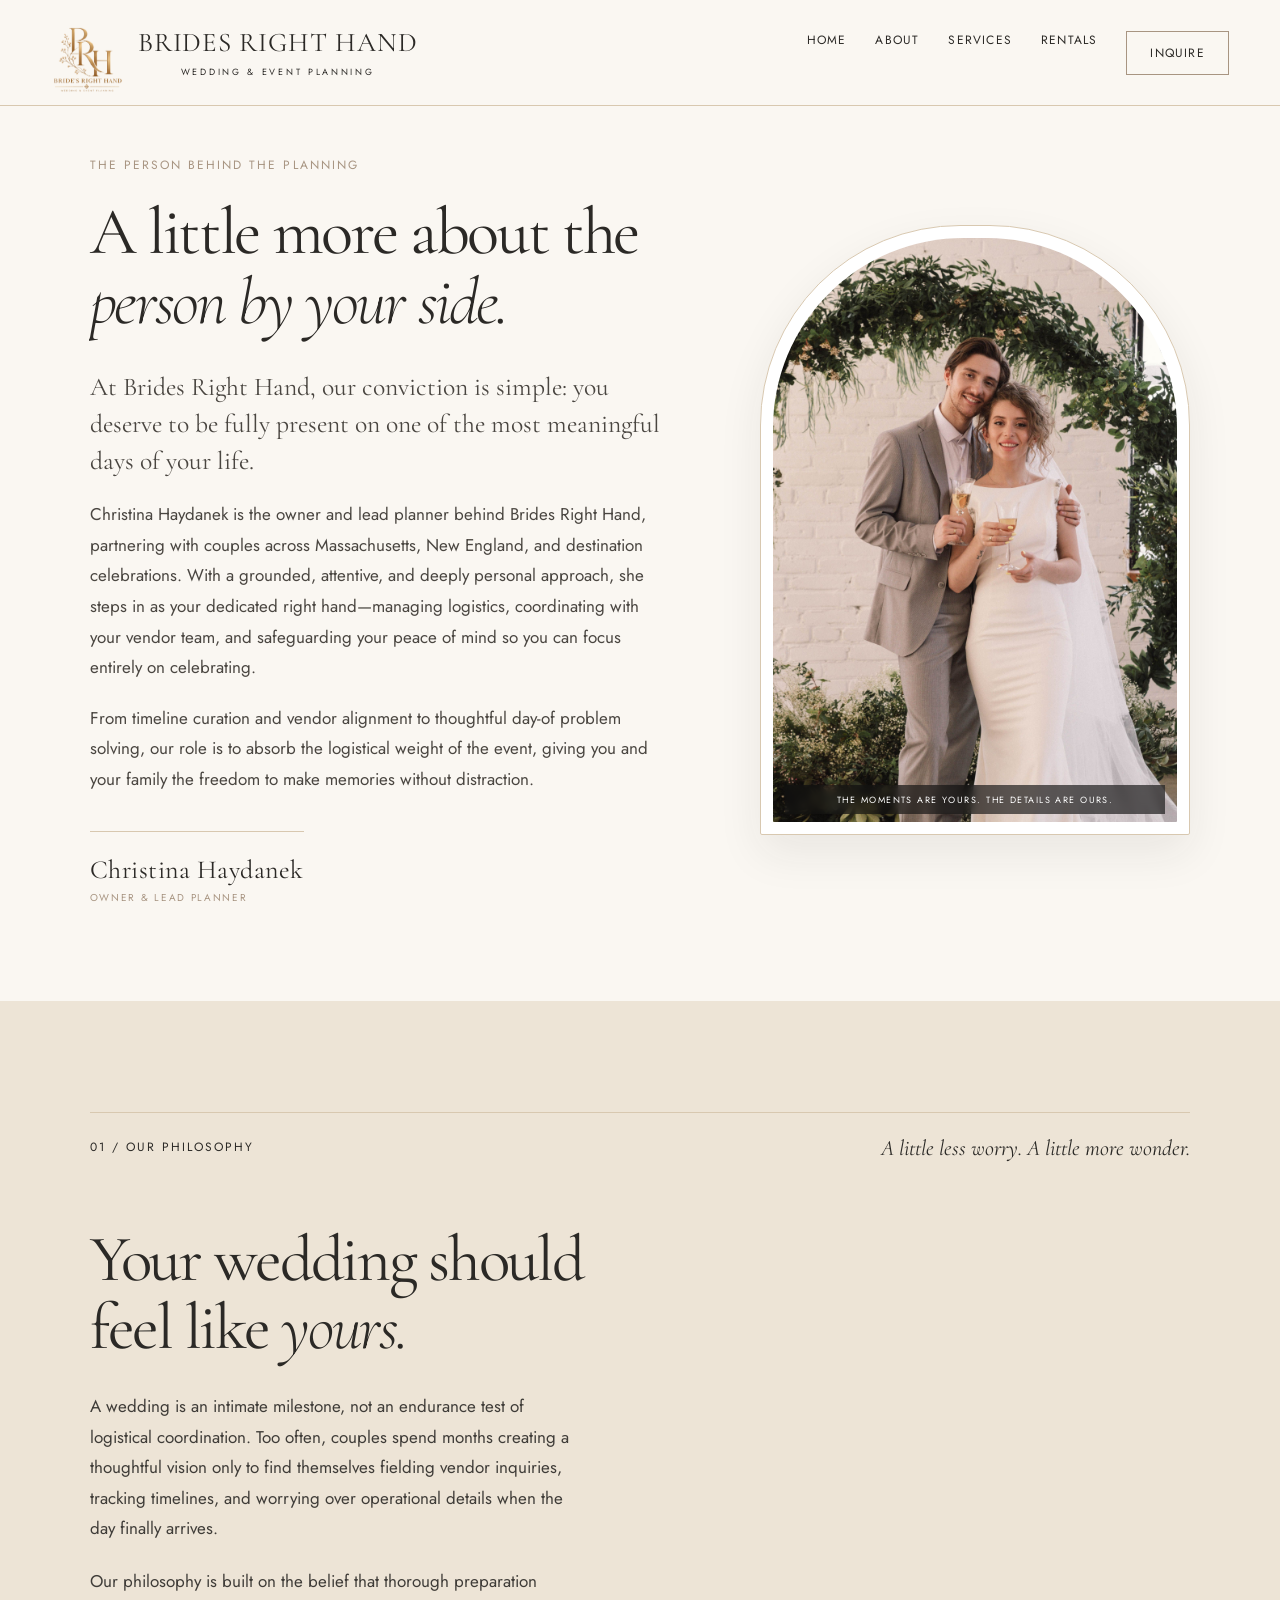
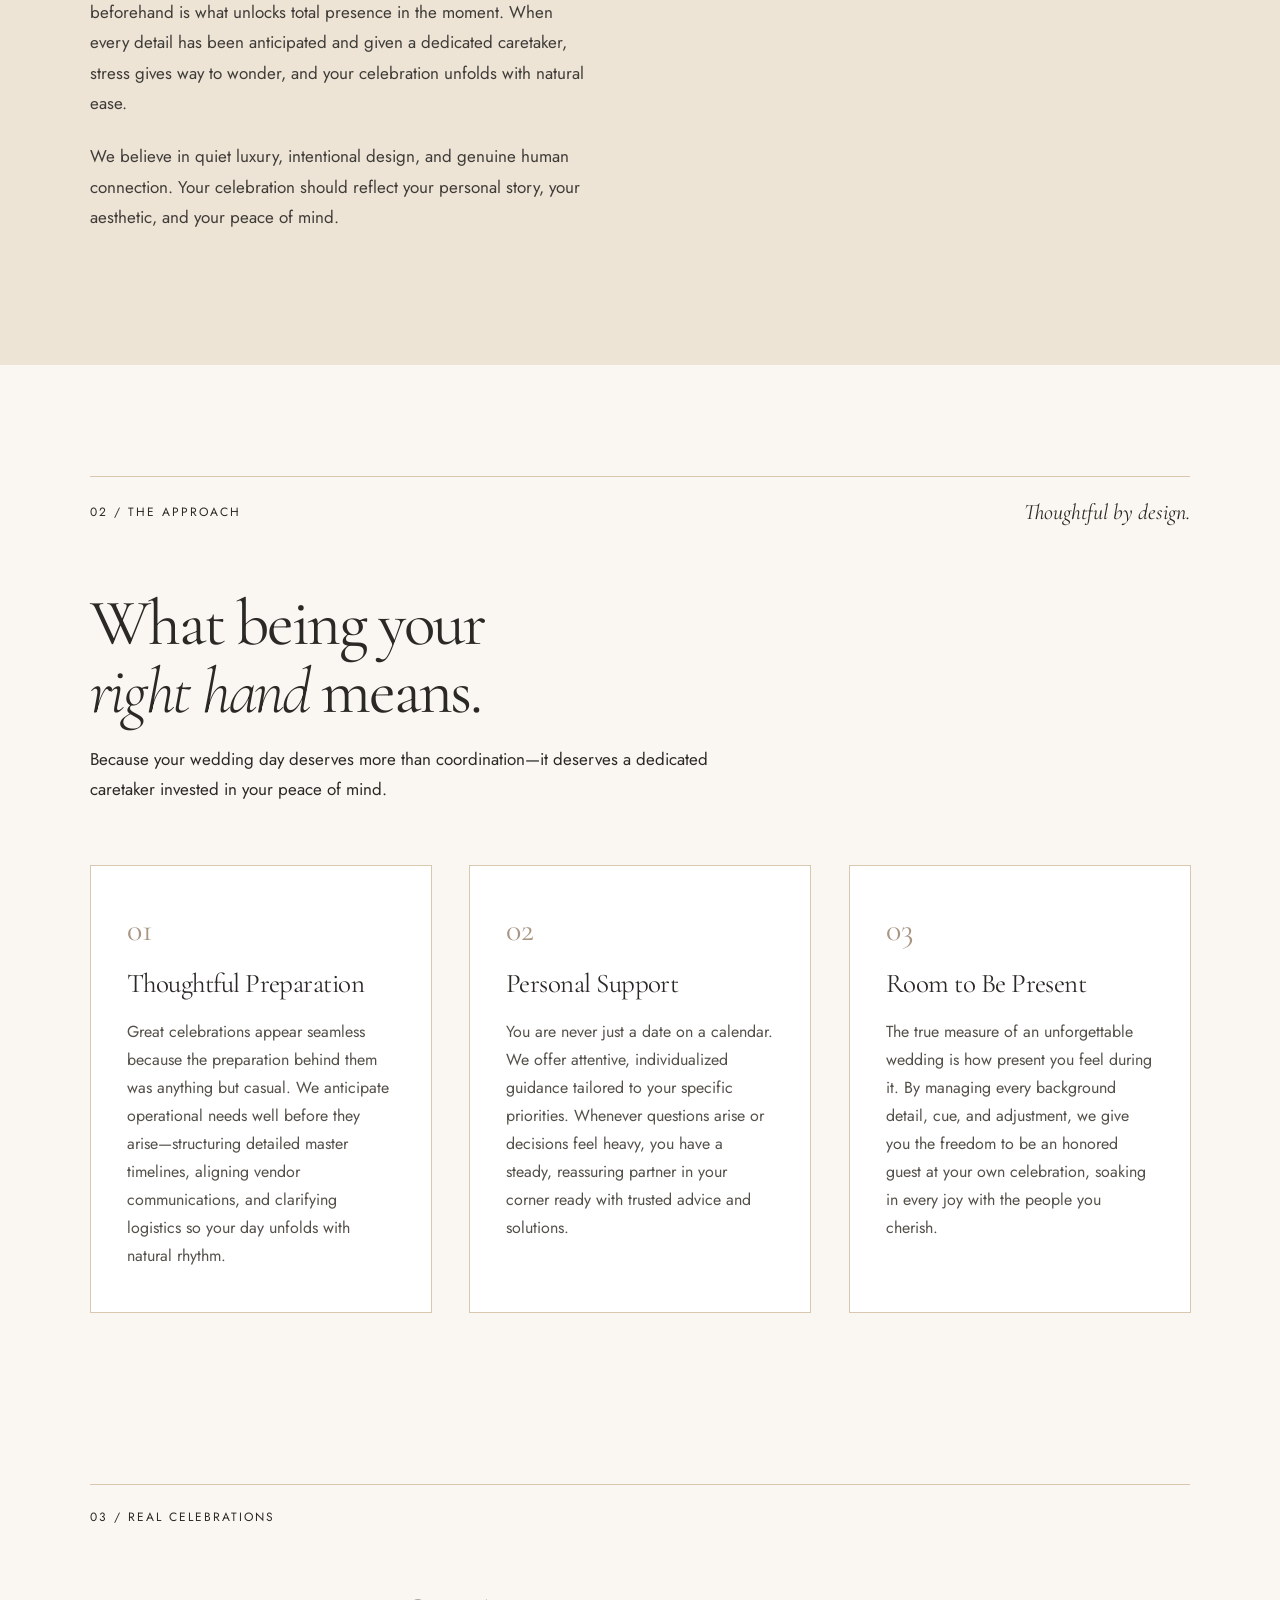
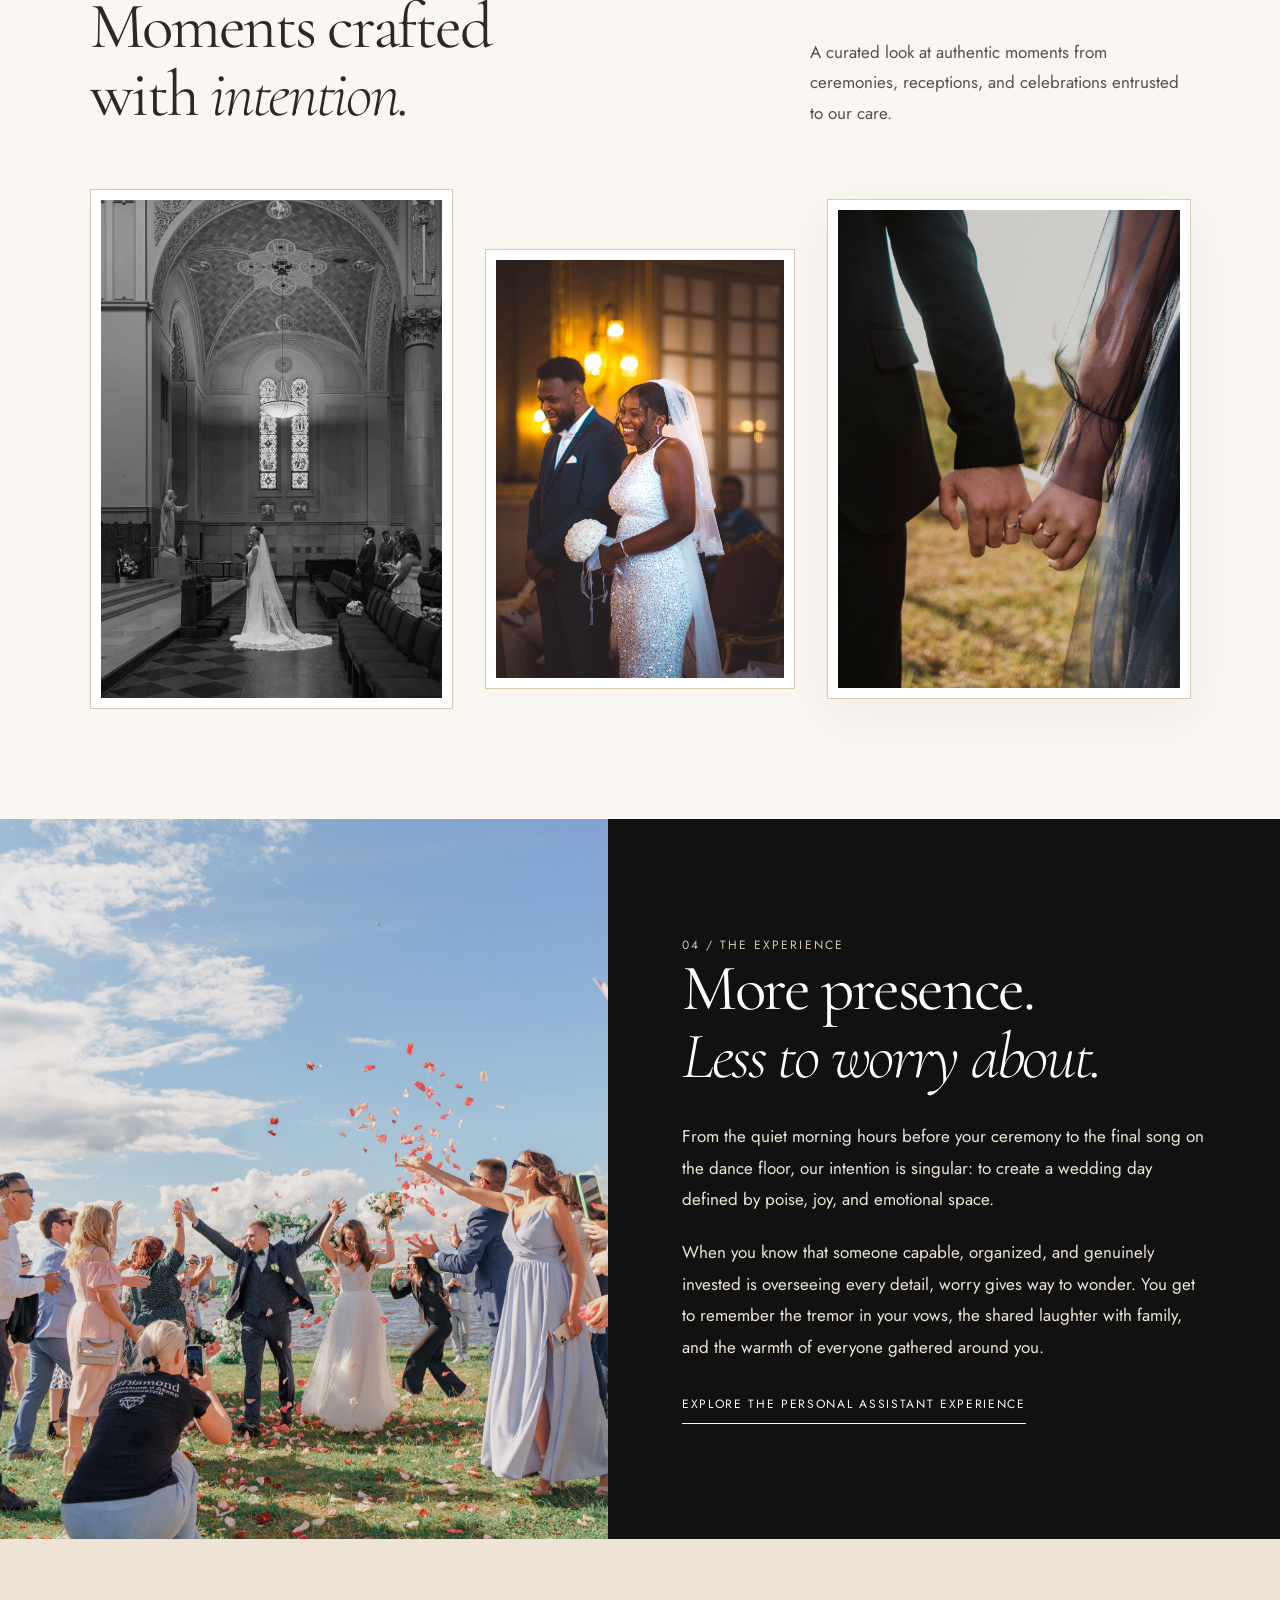
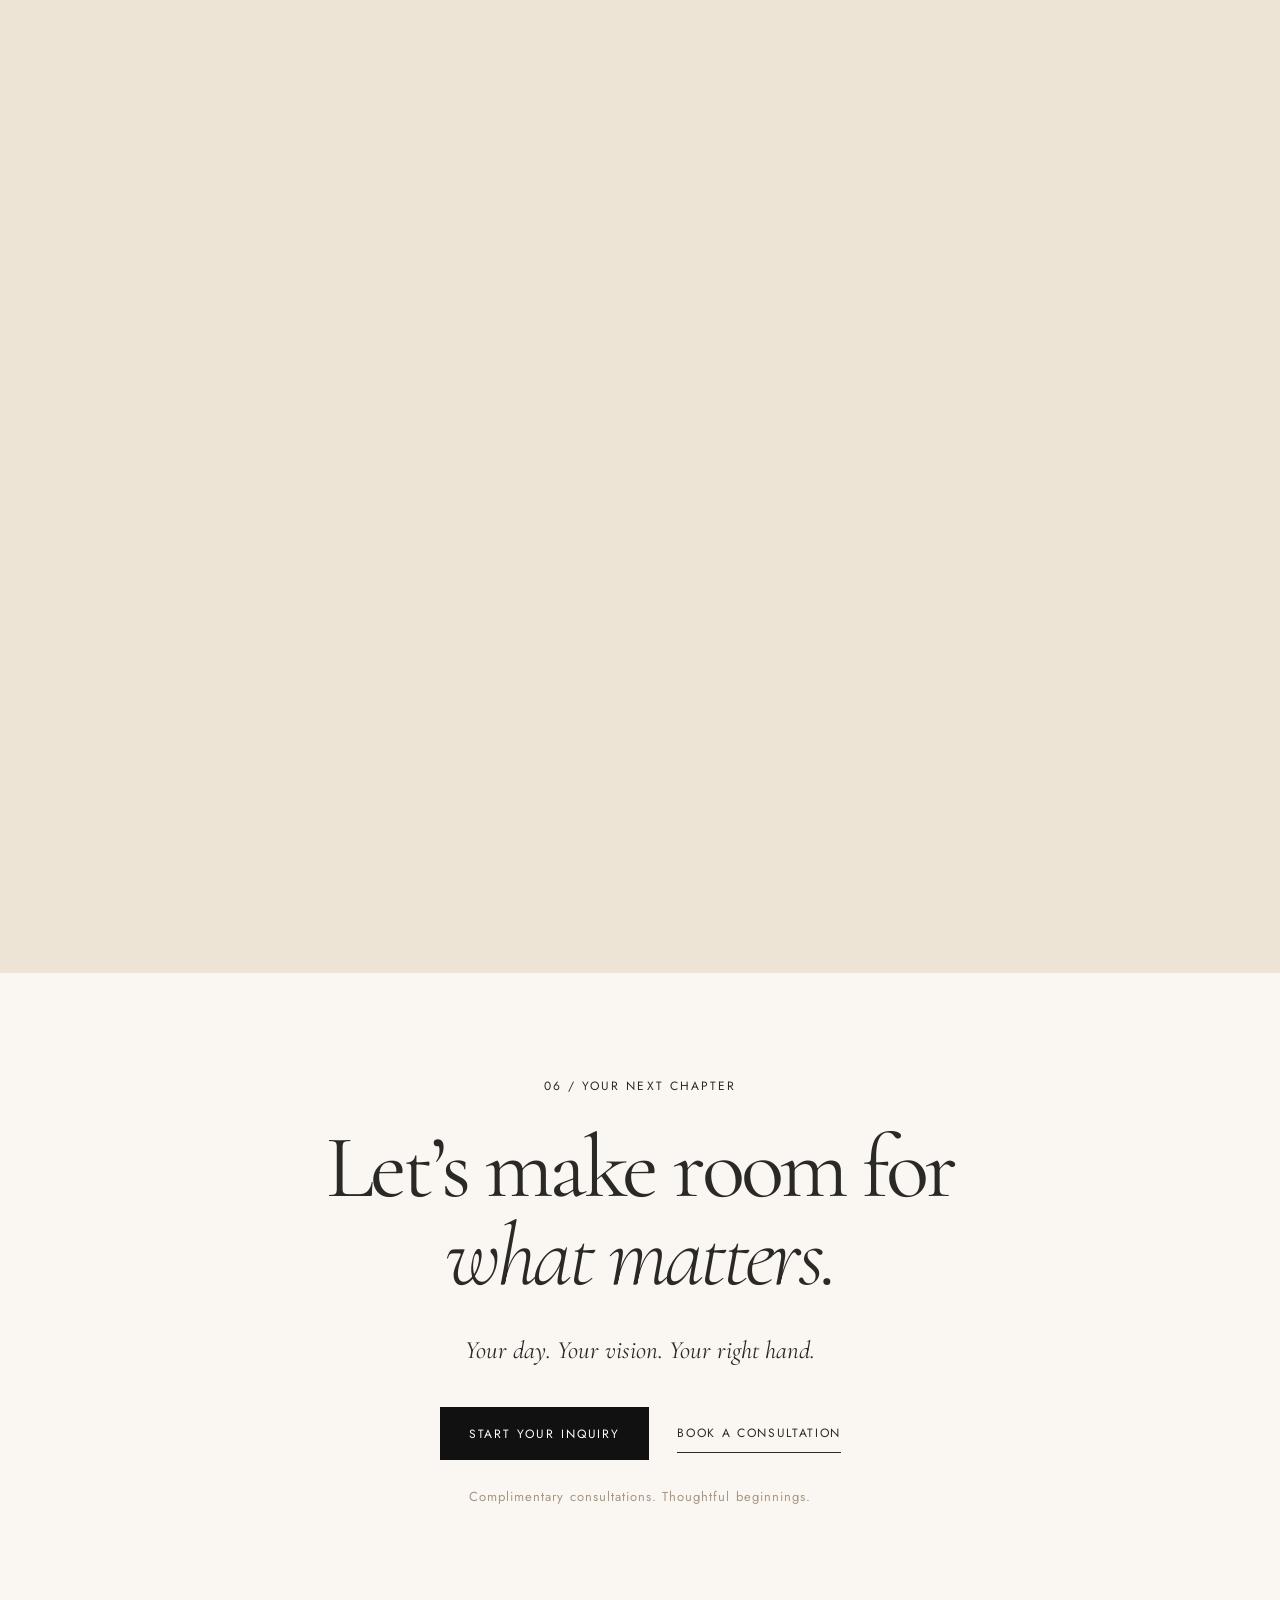
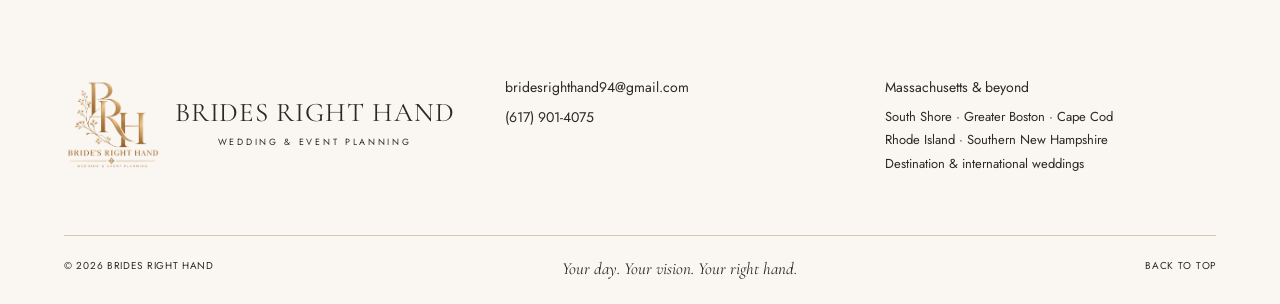
==== about.html @ ebf04a47 "transfer to riya by pavan" ====
<!doctype html>
<html lang="en">

<head>
    <meta charset="utf-8">
    <meta name="viewport" content="width=device-width,initial-scale=1">
    <title>About Us — Brides Right Hand | Wedding & Event Planning</title>
    <meta name="description"
        content="Learn more about Christina Haydanek and the philosophy behind Brides Right Hand — thoughtful wedding planning, coordination, and styling in Massachusetts and beyond.">
    <link rel="icon"
        href="data:image/svg+xml,%3Csvg xmlns='http://www.w3.org/2000/svg' viewBox='0 0 32 32'%3E%3Crect width='32' height='32' fill='%23FAF7F2'/%3E%3Ctext x='5' y='24' font-family='serif' font-size='25'%3EB%3C/text%3E%3C/svg%3E">
    <link rel="preconnect" href="https://fonts.googleapis.com">
    <link
        href="https://fonts.googleapis.com/css2?family=Cormorant+Garamond:ital,wght@0,300;0,400;0,500;1,300;1,400&family=Jost:wght@300;400;500&display=swap"
        rel="stylesheet">
    <link rel="stylesheet" href="style.css?v=2.3">
    <script src="app.js?v=2.3" defer></script>
    <script src="motion.js?v=2.3" defer></script>
</head>

<body class="page-about">
    <div class="reading-progress" aria-hidden="true"></div>
    <a class="skip" href="#main">Skip to content</a>

    <header id="header" class="header-solid">
        <a class="wordmark" href="index.html#home">
            <span class="header-logo-wrapper" aria-hidden="true">
                <img class="header-logo header-logo-white" src="assets/brh-logo-white.png" alt="" width="1254" height="1254" decoding="async">
                <img class="header-logo header-logo-gold" src="assets/brh-full-logo.png" alt="" width="826" height="786" decoding="async">
            </span>
            <span class="wordmark-text">BRIDES RIGHT HAND<span>WEDDING & EVENT PLANNING</span></span>
        </a>
        <nav aria-label="Main navigation">
            <a href="index.html#home">Home</a>
            <a href="about.html" aria-current="page">About</a>
            <a href="services.html">Services</a>
            <a href="index.html#rentals">Rentals</a>
            <a href="contact.html" class="header-inquire">Inquire</a>
        </nav>
        <button class="menu-toggle" aria-expanded="false" aria-controls="mobile-menu" aria-label="Open menu">
            <span></span><span></span>
        </button>
    </header>

    <dialog id="mobile-menu">
        <button class="menu-close" aria-label="Close menu">Close ×</button>
        <span class="eyebrow">BRIDES RIGHT HAND</span>
        <nav aria-label="Mobile navigation">
            <a href="index.html#home">Home</a>
            <a href="about.html" aria-current="page">About</a>
            <a href="services.html">Services</a>
            <a href="index.html#rentals">Rentals</a>
            <a href="contact.html">Inquire</a>
        </nav>
        <img src="assets/optimized/photo-sweetheart-table-600w.webp"
            srcset="assets/optimized/photo-sweetheart-table-600w.webp 600w, assets/optimized/photo-sweetheart-table-1200w.webp 1200w"
            sizes="(max-width: 600px) 100vw, 400px"
            alt="Candlelit wedding reception sweetheart table with draped backdrop and floral centerpiece"
            loading="lazy" width="600" height="900">
        <p>Your day. Your vision. Your right hand.</p>
    </dialog>

    <main id="main">
        <!-- SECTION 01 — INTRODUCTION / MEET CHRISTINA -->
        <section class="about-hero section" id="meet-christina">
            <div class="about-hero-grid">
                <div class="about-hero-copy reveal-mask-lr">
                    <p class="eyebrow">THE PERSON BEHIND THE PLANNING</p>
                    <h1>A little more about the<br><em>person by your side.</em></h1>
                    <p class="about-lead">At Brides Right Hand, our conviction is simple: you deserve to be fully present on one of the most meaningful days of your life.</p>
                    <p>Christina Haydanek is the owner and lead planner behind Brides Right Hand, partnering with couples across Massachusetts, New England, and destination celebrations. With a grounded, attentive, and deeply personal approach, she steps in as your dedicated right hand—managing logistics, coordinating with your vendor team, and safeguarding your peace of mind so you can focus entirely on celebrating.</p>
                    <p>From timeline curation and vendor alignment to thoughtful day-of problem solving, our role is to absorb the logistical weight of the event, giving you and your family the freedom to make memories without distraction.</p>
                    <div class="about-byline">
                        <span class="serif">Christina Haydanek</span>
                        <span class="eyebrow">OWNER & LEAD PLANNER</span>
                    </div>
                </div>
                <figure class="about-hero-portrait reveal-scale-down" style="--reveal-delay: 180ms;">
                    <img src="wedding stock pics/pexels-yulianaphoto-9197335.jpg"
                        alt="Joyous bride and groom holding champagne flutes smiling together under greenery wedding arch"
                        fetchpriority="high" width="2000" height="2998">
                    <figcaption>THE MOMENTS ARE YOURS. THE DETAILS ARE OURS.</figcaption>
                </figure>
            </div>
        </section>

        <!-- SECTION 02 — THE PHILOSOPHY BEHIND THE BUSINESS -->
        <section class="about-philosophy section" id="philosophy">
            <div class="section-top reveal">
                <span class="eyebrow">01 / OUR PHILOSOPHY</span>
                <span class="small-serif">A little less worry. A little more wonder.</span>
            </div>
            <div class="about-philosophy-grid">
                <div class="about-philosophy-copy">
                    <h2 class="reveal-slide-right">Your wedding should<br>feel like <em>yours.</em></h2>
                    <div class="reveal-slide-right" style="--reveal-delay: 160ms;">
                        <p>A wedding is an intimate milestone, not an endurance test of logistical coordination. Too often, couples spend months creating a thoughtful vision only to find themselves fielding vendor inquiries, tracking timelines, and worrying over operational details when the day finally arrives.</p>
                        <p>Our philosophy is built on the belief that thorough preparation beforehand is what unlocks total presence in the moment. When every detail has been anticipated and given a dedicated caretaker, stress gives way to wonder, and your celebration unfolds with natural ease.</p>
                        <p>We believe in quiet luxury, intentional design, and genuine human connection. Your celebration should reflect your personal story, your aesthetic, and your peace of mind.</p>
                    </div>
                </div>
                <figure class="about-philosophy-visual reveal-mask-tb">
                    <img src="assets/optimized/photo-veil-embrace-car-1200w.webp"
                        srcset="assets/optimized/photo-veil-embrace-car-600w.webp 600w, assets/optimized/photo-veil-embrace-car-1200w.webp 1200w, assets/optimized/photo-veil-embrace-car-2000w.webp 2000w"
                        sizes="(max-width: 800px) 90vw, 550px"
                        alt="Intimate black and white portrait of bride and groom embraced in a bridal veil by a classic car"
                        loading="lazy" width="1200" height="1798">
                    <figcaption>SPACE TO CONNECT · ROOM TO REMEMBER</figcaption>
                </figure>
            </div>
        </section>

        <!-- SECTION 03 — WHAT BEING YOUR RIGHT HAND MEANS -->
        <section class="about-pillars section" id="approach">
            <div class="section-top reveal">
                <span class="eyebrow">02 / THE APPROACH</span>
                <span class="small-serif">Thoughtful by design.</span>
            </div>
            <div class="about-pillars-heading reveal-fade">
                <h2>What being your<br><em>right hand</em> means.</h2>
                <p>Because your wedding day deserves more than coordination—it deserves a dedicated caretaker invested in your peace of mind.</p>
            </div>
            <div class="about-pillars-grid">
                <article class="about-pillar-card reveal-slide-left" style="--reveal-delay: 0ms;">
                    <span class="about-pillar-num">01</span>
                    <h3>Thoughtful Preparation</h3>
                    <p>Great celebrations appear seamless because the preparation behind them was anything but casual. We anticipate operational needs well before they arise—structuring detailed master timelines, aligning vendor communications, and clarifying logistics so your day unfolds with natural rhythm.</p>
                </article>
                <article class="about-pillar-card reveal-scale-up" style="--reveal-delay: 180ms;">
                    <span class="about-pillar-num">02</span>
                    <h3>Personal Support</h3>
                    <p>You are never just a date on a calendar. We offer attentive, individualized guidance tailored to your specific priorities. Whenever questions arise or decisions feel heavy, you have a steady, reassuring partner in your corner ready with trusted advice and solutions.</p>
                </article>
                <article class="about-pillar-card reveal-slide-right" style="--reveal-delay: 360ms;">
                    <span class="about-pillar-num">03</span>
                    <h3>Room to Be Present</h3>
                    <p>The true measure of an unforgettable wedding is how present you feel during it. By managing every background detail, cue, and adjustment, we give you the freedom to be an honored guest at your own celebration, soaking in every joy with the people you cherish.</p>
                </article>
            </div>
        </section>

        <!-- SECTION 04 — REAL WEDDINGS / VISUAL STORYTELLING -->
        <section class="about-gallery-section section" id="real-weddings">
            <div class="section-top reveal">
                <span class="eyebrow">03 / REAL CELEBRATIONS</span>
            </div>
            <div class="about-gallery-intro reveal-fade">
                <h2>Moments crafted<br>with <em>intention.</em></h2>
                <p>A curated look at authentic moments from ceremonies, receptions, and celebrations entrusted to our care.</p>
            </div>
            <div class="about-gallery-grid">
                <figure class="about-gallery-card reveal-mask-tb" style="--reveal-delay: 0ms;">
                    <img src="assets/optimized/photo-cathedral-ceremony-altar-1200w.webp"
                        srcset="assets/optimized/photo-cathedral-ceremony-altar-600w.webp 600w, assets/optimized/photo-cathedral-ceremony-altar-1200w.webp 1200w, assets/optimized/photo-cathedral-ceremony-altar-2000w.webp 2000w"
                        sizes="(max-width: 800px) 90vw, 420px"
                        alt="Cathedral wedding ceremony at the altar beneath grand architectural dome and stained glass"
                        loading="lazy" width="1200" height="1799">
                    <figcaption>01 / SACRED ARCHITECTURE & CEREMONY</figcaption>
                </figure>
                <figure class="about-gallery-card reveal-mask-lr" style="--reveal-delay: 200ms;">
                    <img src="wedding stock pics/pexels-newman-photographs-234743505-29891256.jpg"
                        alt="Smiling bride in sparkly gown holding bouquet standing beside groom under chandelier glow"
                        loading="lazy" width="4480" height="6720">
                    <figcaption>02 / REFINED FLORAL STYLING & WELCOME</figcaption>
                </figure>
                <figure class="about-gallery-card reveal-scale-down" style="--reveal-delay: 400ms;">
                    <img src="wedding stock pics/pexels-feyzayildirimphoto-17794569.jpg"
                        alt="Close-up of bride and groom holding hands showing their gold wedding rings"
                        loading="lazy" width="4160" height="6240">
                </figure>
            </div>
        </section>

        <!-- SECTION 05 — THE EXPERIENCE CHRISTINA WANTS TO CREATE -->
        <section class="about-experience" id="experience">
            <div class="about-experience-visual reveal-blur-focus">
                <img src="wedding stock pics/pexels-2997777-19796665.jpg"
                    alt="Newlywed bride and groom joyfully celebrating as wedding guests shower them with flower petals"
                    loading="lazy" width="6000" height="4000">
            </div>
            <div class="about-experience-copy reveal-slide-right" style="--reveal-delay: 180ms;">
                <span class="eyebrow">04 / THE EXPERIENCE</span>
                <h2>More presence.<br><em>Less to worry about.</em></h2>
                <p>From the quiet morning hours before your ceremony to the final song on the dance floor, our intention is singular: to create a wedding day defined by poise, joy, and emotional space.</p>
                <p>When you know that someone capable, organized, and genuinely invested is overseeing every detail, worry gives way to wonder. You get to remember the tremor in your vows, the shared laughter with family, and the warmth of everyone gathered around you.</p>
                <a class="text-link" href="index.html#signature">EXPLORE THE PERSONAL ASSISTANT EXPERIENCE</a>
            </div>
        </section>

        <!-- SECTION 06 — CONNECT THE ABOUT PAGE TO THE SERVICES -->
        <section class="about-services-bridge section" id="services">
            <div class="section-top reveal">
                <span class="eyebrow">05 / HOW WE WORK TOGETHER</span>
                <span class="small-serif">Made for your kind of celebration.</span>
            </div>
            <div class="about-services-head reveal-slide-left">
                <h2>Thoughtful planning for<br><em>every kind of celebration.</em></h2>
                <p>Whether you need expert day-of execution or end-to-end guidance from your initial concept, our services are designed to meet you exactly where you are.</p>
            </div>
            <div class="about-services-grid">
                <article class="about-service-item reveal-scale-up" style="--reveal-delay: 0ms;">
                    <span class="eyebrow">01 / COORDINATION</span>
                    <h3>Day Of Coordination</h3>
                    <p>Perfect for couples who have planned their wedding but want to fully enjoy their special day without managing the details themselves.</p>
                </article>
                <article class="about-service-item reveal-scale-up" style="--reveal-delay: 160ms;">
                    <span class="eyebrow">02 / COORDINATION</span>
                    <h3>Month Of Coordination</h3>
                    <p>Designed for couples who have completed most of their planning but are beginning to feel overwhelmed as their wedding day approaches.</p>
                </article>
                <article class="about-service-item reveal-scale-up" style="--reveal-delay: 320ms;">
                    <span class="eyebrow">03 / PLANNING</span>
                    <h3>Partial Planning</h3>
                    <p>For couples who want expert guidance throughout the planning process while remaining involved in the decision-making and creative aspects.</p>
                </article>
                <article class="about-service-item reveal-scale-up" style="--reveal-delay: 480ms;">
                    <span class="eyebrow">04 / PLANNING</span>
                    <h3>Full Planning Experience</h3>
                    <p>The ultimate luxury experience for couples who want a seamless, elevated planning journey from beginning to end.</p>
                </article>
            </div>
            <div class="about-services-action reveal-fade" style="--reveal-delay: 400ms;">
                <a class="button" href="services.html">EXPLORE OUR SERVICES</a>
            </div>
        </section>

        <!-- SECTION 07 — CLOSING INVITATION -->
        <section class="about-closing section" id="inquire">
            <span class="eyebrow reveal-fade">06 / YOUR NEXT CHAPTER</span>
            <h2 class="reveal-blur-focus">Let’s make room for<br><em>what matters.</em></h2>
            <p class="reveal-fade" style="--reveal-delay: 160ms;">Your day. Your vision. Your right hand.</p>
            <div class="about-closing-actions reveal-slide-left" style="--reveal-delay: 280ms;">
                <a class="button dark" href="contact.html">START YOUR INQUIRY</a>
                <a class="text-link" href="mailto:bridesrighthand94@gmail.com?subject=Free%20Consultation%20Request">BOOK A CONSULTATION</a>
            </div>
            <span class="about-closing-note reveal-fade" style="--reveal-delay: 420ms;">Complimentary consultations. Thoughtful beginnings.</span>
        </section>
    </main>

    <footer>
        <div class="footer-top">
            <a class="wordmark" href="index.html#home">
                <img class="footer-logo" src="assets/brh-full-logo.png" alt="Bride’s Right Hand logo" width="826" height="786">
                <span class="wordmark-text">BRIDES RIGHT HAND<span>WEDDING & EVENT PLANNING</span></span>
            </a>
            <div>
                <a href="mailto:bridesrighthand94@gmail.com">bridesrighthand94@gmail.com</a>
                <a href="tel:+16179014075">(617) 901-4075</a>
            </div>
            <div>
                <span>Massachusetts & beyond</span>
                <p>South Shore · Greater Boston · Cape Cod<br>Rhode Island · Southern New Hampshire<br>Destination & international weddings</p>
            </div>
        </div>
        <div class="footer-bottom">
            <span>© <span id="year">2026</span> BRIDES RIGHT HAND</span>
            <span>Your day. Your vision. Your right hand.</span>
            <a href="#main">BACK TO TOP</a>
        </div>
    </footer>

    <div class="cursor" aria-hidden="true">VIEW</div>
</body>

</html>
---- style.css ----
:root{--ivory:#faf7f2;--linen:#ede4d6;--sand:#d8c8b0;--taupe:#a89582;--ink:#111;--charcoal:#2b2926;--pure-white:#fff;--serif:'Cormorant Garamond',Georgia,serif;--sans:'Jost',Arial,sans-serif}*{box-sizing:border-box}html{scroll-behavior:smooth;scroll-padding-top:90px}body{margin:0;background:var(--ivory);color:var(--charcoal);font-family:var(--sans);font-weight:400}a{color:inherit;text-decoration:none}button{font:inherit;color:inherit}button,a,summary{-webkit-tap-highlight-color:transparent}button{cursor:pointer}a:focus-visible,button:focus-visible,summary:focus-visible{outline:2px solid #a89582;outline-offset:7px}img{display:block;width:100%;height:100%;object-fit:cover}h1,h2,h3,p,figure{margin:0}h1,h2,h3{font-family:var(--serif);font-weight:400}em{font-weight:300}h2{font-size:clamp(46px,5.1vw,78px);line-height:1.04;letter-spacing:-.035em}p{font-size:17px;line-height:1.8} .eyebrow{font-size:12px;letter-spacing:.17em;line-height:1.7}.section{padding:110px 7%}.section-top{display:flex;justify-content:space-between;align-items:center;border-top:1px solid var(--sand);padding-top:23px;margin-bottom:65px}.small-serif{font-family:var(--serif);font-size:22px;font-style:italic}.serif{font-family:var(--serif)}.skip{position:fixed;top:-100px;background:white;padding:15px;z-index:100}.skip:focus{top:0}header{position:fixed;left:0;right:0;top:0;height:104px;display:flex;align-items:center;gap:40px;padding:0 4%;color:white;z-index:30;border-bottom:1px solid #ffffff40;transition:height .5s,background .5s,color .5s}header.scrolled{height:78px;background:#faf7f2f5;color:var(--ink);border-color:var(--sand)}.wordmark{font-family:var(--serif);font-size:27px;white-space:nowrap;letter-spacing:.035em;line-height:1.2}.wordmark span{display:block;font-family:var(--sans);font-size:9px;letter-spacing:.3em;text-align:center;margin-top:7px}header nav{display:flex;gap:29px;margin-left:auto}header nav a,.header-inquire{font-size:12px;text-transform:uppercase;letter-spacing:.1em;position:relative}header nav a:after{content:'';position:absolute;bottom:-7px;left:0;right:0;height:1px;background:currentColor;transform:scaleX(0);transform-origin:left;transition:transform .35s}header nav a:hover:after{transform:scaleX(1)}.header-inquire{border:1px solid #ffffff80;padding:12px 23px}.scrolled .header-inquire{border-color:var(--sand)}.menu-toggle{display:none}.hero-shell{height:calc(100svh + 90px);min-height:740px;padding-bottom:90px}.hero{height:100%;min-height:650px;position:relative;overflow:hidden;clip-path:inset(var(--hero-inset,0%) var(--hero-inset,0%) 0)}.hero-photo{position:absolute;inset:0;object-position:center 58%;animation:presence 24s ease-in-out infinite alternate}.hero-shade{position:absolute;inset:0;background:linear-gradient(180deg,#00000045 0%,#00000015 22%,#00000054 74%,#00000075 100%)}.hero-copy{position:absolute;left:10%;top:50%;transform:translateY(-41%);color:white}.hero-copy>.eyebrow{margin-bottom:26px}h1{font-size:clamp(66px,7.7vw,122px);line-height:.99;letter-spacing:-.035em;margin-bottom:38px}.line{display:block;overflow:hidden;padding-bottom:7px}.line>span,.line>em{display:block;animation:text-in 1.25s cubic-bezier(.2,.8,.2,1) both}.line:nth-child(2)>em{animation-delay:.2s}.line:nth-child(3)>span{animation-delay:.4s}.button{display:inline-flex;align-items:center;justify-content:center;min-height:53px;padding:16px 28px;border:1px solid var(--ink);font-size:12px;letter-spacing:.16em;transition:background .35s,color .35s,transform .3s;position:relative}.button:hover{background:var(--ink);color:white}.button.light{border-color:#ffffffb0;color:white}.button.light:hover{background:var(--ivory);color:var(--ink)}.button.dark{background:var(--ink);color:white}.button.dark:hover{background:var(--charcoal);transform:translateY(-3px)}.hero-bottom{position:absolute;bottom:34px;left:4%;right:4%;display:flex;align-items:end;justify-content:space-between;color:white;font-size:10px;letter-spacing:.15em;line-height:1.8}.hero-bottom>a{display:flex;align-items:center;gap:18px}.hero-bottom i{display:block;width:1px;height:35px;background:#ffffff80;position:relative;overflow:hidden}.hero-bottom i:after{content:'';position:absolute;left:0;top:0;width:1px;height:16px;background:white;animation:scroll-line 2s infinite}.hero-bottom>span:last-child{text-align:right}.intro{padding-top:20px}.intro-grid{display:grid;grid-template-columns:1.2fr .8fr;gap:10%;align-items:center}.intro-copy h2{margin-bottom:35px}.intro-copy>p{max-width:530px;margin-bottom:30px}.text-link{display:inline-block;font-size:12px;letter-spacing:.14em;padding:10px 0;border-bottom:1px solid currentColor;transition:letter-spacing .3s}.text-link:hover{letter-spacing:.19em}.byline{display:flex;flex-direction:column;margin-top:45px;gap:5px}.byline>.serif{font-size:28px}.intro-image{height:520px;position:relative;padding:14px;background:white;transform:rotate(2deg)}.intro-image img{object-position:center}.intro-image figcaption{font-size:9px;letter-spacing:.14em;position:absolute;bottom:-28px;left:14px}.type-rail{overflow:hidden;border-top:1px solid var(--sand);border-bottom:1px solid var(--sand);padding:25px 0;white-space:nowrap;font-family:var(--serif);font-size:clamp(42px,6vw,90px);color:var(--charcoal)}.type-rail>span{display:block;width:max-content;transform:translateX(var(--rail,0px))}.type-rail em{color:var(--taupe);padding:0 35px}.services-heading{display:flex;justify-content:space-between;gap:7%;align-items:end;margin-bottom:60px}.services-heading p{max-width:300px}.services-grid{display:grid;grid-template-columns: .85fr 1.15fr;gap:9%;align-items:center}.service-visual{height:560px;position:relative;overflow:hidden}.service-visual img{transition:opacity .3s,transform 1s}.service-visual span{position:absolute;bottom:20px;left:20px;font-size:12px;letter-spacing:.2em;color:white;background:#1118;padding:10px 15px}.service-list details{border-top:1px solid var(--sand)}.service-list details:last-child{border-bottom:1px solid var(--sand)}summary{list-style:none;display:flex;align-items:center;gap:22px;padding:27px 0;cursor:pointer}summary::-webkit-details-marker{display:none}summary>span{font-size:12px;color:#726453}summary h3{font-size:clamp(26px,2.3vw,36px);flex:1}summary b{font-size:25px;font-weight:300;transition:transform .4s}details[open] summary b{transform:rotate(45deg)}.service-body{padding:0 25px 30px 39px}.service-body p{font-size:16px;margin-bottom:18px}.signature{background:var(--ink);color:var(--ivory);display:grid;grid-template-columns:1fr 1fr;min-height:850px}.signature-photo{height:100%;overflow:hidden}.signature-photo img{filter:brightness(.8);object-position:45% center}.signature-copy{padding:100px 12%;align-self:center}.signature-copy h2{margin:25px 0 35px;font-size:clamp(50px,5.3vw,82px)}.signature-copy h3{font-size:25px;margin-bottom:20px}.signature-copy p{font-size:16px;color:#ede4d6;line-height:1.8;margin-bottom:22px}.signature-copy .text-link{margin-top:8px}.rental-heading{display:flex;align-items:end;justify-content:space-between;gap:40px}.rental-heading p{max-width:260px}.rental-gallery{display:grid;grid-template-columns:1fr 1fr 1fr;gap:35px;margin-top:65px}.rental-piece{min-width:0}.rental-piece:nth-child(2){margin-top:75px}.rental-piece:nth-child(3){margin-top:25px}.rental-piece>div{height:470px;overflow:hidden;margin-bottom:22px}.rental-piece img{transition:transform 1s}.rental-piece:hover img{transform:scale(1.05)}.rental-piece>.eyebrow{display:block}.rental-action{display:block;margin-top:8px;font-size:11px;letter-spacing:.1em;text-decoration:underline;text-underline-offset:5px}.collection-link{text-align:center;margin-top:55px}.testimonials{background:var(--linen);text-align:center;position:relative}.quote-wrap{max-width:1000px;margin:48px auto 32px;min-height:265px;display:flex;flex-direction:column;justify-content:center}blockquote{font-family:var(--serif);font-size:clamp(28px,3.1vw,45px);line-height:1.25;margin:0 0 28px;transition:opacity .2s}.quote-controls{display:flex;justify-content:center;align-items:center;gap:38px;font-size:12px;letter-spacing:.14em}.quote-controls button{border:0;background:none;padding:12px;border-bottom:1px solid var(--taupe);font-size:11px;letter-spacing:.15em}.quote-progress{height:1px;width:180px;margin:30px auto 0;background:var(--sand)}.quote-progress span{display:block;height:1px;width:16.667%;background:var(--ink);transition:transform .4s}.story-title{text-align:center}.story-title h2{margin-top:25px}.story-collage{display:grid;grid-template-columns: .75fr 1.25fr .8fr;gap:35px;align-items:center;margin-top:65px}.story-collage figure{height:310px}.story-collage figure:nth-child(2){height:580px}.story-collage figure:nth-child(3){align-self:end;height:370px;margin-bottom:-25px}.instagram{display:flex;justify-content:space-between;align-items:center;gap:25px;border-bottom:1px solid var(--sand);padding:75px 0 25px}.instagram>a{font-family:var(--serif);font-style:italic;font-size:35px}.inquiry{padding-top:80px;text-align:center;position:relative;background:var(--linen)}.inquiry h2{font-size:clamp(68px,9vw,140px);line-height:.95;margin:35px 0;letter-spacing:-.045em}.inquiry h2 em{font-weight:300}.inquiry p{font-family:var(--serif);font-size:26px}.inquiry-actions{display:flex;gap:30px;align-items:center;justify-content:center;margin-top:35px}.consult-note{display:block;font-size:13px;margin-top:22px}footer{padding:60px 5% 25px}.footer-top{display:grid;grid-template-columns:1.1fr 1fr 1fr;gap:50px;align-items:start}.footer-top>div{font-size:14px}.footer-top>div>a{display:block;margin-bottom:10px}.footer-top p{font-size:13px;line-height:1.8;margin-top:8px}.footer-bottom{margin-top:60px;padding-top:22px;border-top:1px solid var(--sand);display:flex;justify-content:space-between;font-size:10px;letter-spacing:.07em}.footer-bottom>span:nth-child(2){font-family:var(--serif);font-size:17px;letter-spacing:0;font-style:italic}.cursor{position:fixed;left:0;top:0;z-index:45;pointer-events:none;width:65px;height:65px;border:1px solid #fffc;border-radius:50%;background:#1113;color:white;display:grid;place-items:center;font-size:10px;letter-spacing:.14em;opacity:0;transition:opacity .2s;backdrop-filter:blur(5px)}.js-motion .reveal{opacity:0;transform:translateY(30px);transition:opacity .9s,transform 1s cubic-bezier(.2,.7,.2,1)}.js-motion .reveal.visible{opacity:1;transform:none}.js-motion .image-reveal{clip-path:inset(12% 0 12% 0);opacity:.3;transition:clip-path 1.35s cubic-bezier(.2,.7,.2,1),opacity 1s}.js-motion .image-reveal.visible{clip-path:inset(0);opacity:1}.entrance{animation:soft-in 1.5s .6s both}dialog{padding:0;border:0}#mobile-menu{max-width:none;max-height:none;width:100%;height:100svh;background:var(--ivory);color:var(--ink);padding:85px 8% 35px}#mobile-menu::backdrop{background:var(--ivory)}.menu-close{position:absolute;right:7%;top:26px;background:none;border:0;font-size:15px}.menu-close:hover{text-decoration:underline}#mobile-menu nav{display:flex;flex-direction:column;margin:30px 0;gap:9px}#mobile-menu nav a{font-family:var(--serif);font-size:42px}#mobile-menu img{height:140px;max-width:280px;object-position:center 35%;object-fit:cover}#mobile-menu p{font-family:var(--serif);font-style:italic;margin-top:20px;font-size:22px}@keyframes text-in{from{transform:translateY(115%)}to{transform:translateY(0)}}@keyframes soft-in{from{opacity:0}to{opacity:1}}@keyframes presence{from{transform:scale(1)}to{transform:scale(1.055)}}@keyframes scroll-line{from{transform:translateY(-20px)}to{transform:translateY(40px)}}
@media(min-width:1600px){.section{padding-left:max(7%,calc((100% - 1450px)/2));padding-right:max(7%,calc((100% - 1450px)/2))}}@media(max-width:1100px){header{gap:22px}header nav{gap:17px}.wordmark{font-size:23px}.signature-copy{padding:70px 10%}.rental-piece>div{height:360px}.intro-grid{gap:7%}.intro-image{height:470px}.service-visual{height:510px}.footer-top{gap:30px}.hero-copy{left:7%}}@media(max-width:800px){header{height:82px;padding:0 6%;gap:22px}header.scrolled{height:70px}header nav{display:none}.header-inquire{margin-left:auto;font-size:10px;padding:10px 14px}.menu-toggle{display:flex;width:28px;height:35px;padding:6px 0;flex-direction:column;justify-content:center;gap:7px;background:none;border:0}.menu-toggle span{height:1px;width:27px;background:currentColor}.wordmark{font-size:22px}.wordmark span{font-size:7px;letter-spacing:.2em}.section{padding:75px 7%}.section-top{margin-bottom:40px}.section-top .small-serif{display:none}.hero-shell{height:calc(90svh + 50px);min-height:690px;padding-bottom:50px}.hero{min-height:640px}.hero-copy{left:7%;right:5%;transform:translateY(-35%)}h1{font-size:clamp(59px,10vw,82px)}.hero-copy>.eyebrow{font-size:10px;letter-spacing:.13em}.hero-bottom{bottom:25px;left:7%;right:7%}.hero-bottom>span:last-child{display:none}.hero-bottom>a{font-size:9px;gap:12px}.intro{padding-top:20px}.intro-grid{grid-template-columns:1fr;gap:60px}.intro-copy h2{font-size:52px}.intro-image{height:480px;width:80%;margin-left:auto}.services-heading{display:block}.services-heading p{margin-top:25px;max-width:500px}.services-grid{grid-template-columns:1fr;gap:35px}.service-visual{height:360px}.service-list summary h3{font-size:30px}.signature{grid-template-columns:1fr;min-height:0}.signature-photo{height:500px}.signature-copy{padding:65px 7% 75px}.signature-copy h2{font-size:66px}.rental-heading{display:block}.rental-heading p{margin-top:22px;max-width:none}.rental-gallery{gap:20px;margin-top:40px}.rental-piece>div{height:300px}.rental-piece>.eyebrow{font-size:10px;letter-spacing:.06em}.rental-action{font-size:9px}.quote-wrap{min-height:330px;margin-top:35px}.story-collage{gap:18px}.story-collage figure{height:230px}.story-collage figure:nth-child(2){height:400px}.story-collage figure:nth-child(3){height:230px}.instagram{flex-direction:column;gap:14px;padding-top:55px}.instagram>span:last-child{display:none}.footer-top{grid-template-columns:1fr 1fr}.footer-top>.wordmark{grid-column:1/-1;width:max-content}.footer-bottom>span:nth-child(2){display:none}}@media(max-width:480px){header{gap:14px}.wordmark{font-size:18px}.wordmark span{font-size:6px}.header-inquire{padding:9px 11px}.hero-copy{top:48%;left:7%}h1{font-size:58px;line-height:1.02;letter-spacing:-.035em}.hero-copy>.eyebrow{max-width:240px;font-size:9px;margin-bottom:30px}.hero-photo{object-position:58% center}.hero-bottom{font-size:8px}.hero-bottom>a{font-size:8px}.hero-bottom i{height:28px}.button{min-height:51px;padding:15px 23px;font-size:11px}.section{padding:64px 7%}.intro{padding-top:10px}.section-top{padding-top:17px}.eyebrow{font-size:10px;letter-spacing:.12em}h2{font-size:46px}.intro-copy h2{font-size:46px}.intro-copy>p{font-size:16px}.intro-image{height:405px;width:89%}.intro-image figcaption{font-size:8px}.byline{margin-top:32px}.type-rail{font-size:49px;padding:18px 0}.services-heading{margin-bottom:32px}.services-heading p{font-size:16px}.service-visual{height:320px}.service-list summary{gap:13px;padding:23px 0}.service-list summary h3{font-size:27px}.service-body{padding-left:28px;padding-right:0}.signature-photo{height:420px}.signature-copy h2{font-size:59px}.signature-copy h3{font-size:25px}.rental-gallery{display:flex;overflow-x:auto;scroll-snap-type:x mandatory;gap:20px;padding-bottom:12px}.rental-piece{flex:0 0 79%;scroll-snap-align:start;margin-top:0!important}.rental-piece>div{height:370px}.rental-piece>.eyebrow{font-size:11px}.rental-action{font-size:10px}.collection-link{margin-top:30px}.quote-wrap{min-height:380px}blockquote{font-size:29px}.story-title h2{font-size:43px}.story-collage{grid-template-columns:1fr 1.3fr;gap:17px;margin-top:35px;align-items:start}.story-collage figure{height:220px;margin-top:35px}.story-collage figure:nth-child(2){height:320px}.story-collage figure:nth-child(3){grid-column:1/-1;height:220px;width:77%;margin-top:0;margin-bottom:0}.instagram>a{font-size:29px}.inquiry h2{font-size:66px}.inquiry p{font-size:23px}.inquiry-actions{flex-direction:column;gap:16px}.footer-top{grid-template-columns:1fr;gap:30px}.footer-top>.wordmark{font-size:25px}.footer-top>.wordmark span{font-size:8px}.footer-bottom{font-size:9px;margin-top:35px}.cursor{display:none}}@media(prefers-reduced-motion:reduce){html{scroll-behavior:auto}*,*:before,*:after{animation:none!important;transition:none!important}.hero{clip-path:none!important}.js-motion .reveal{opacity:1;transform:none}.js-motion .image-reveal{opacity:1;clip-path:none}.type-rail>span{transform:none}.cursor{display:none}}
/* BRH editorial motion, second edition */
.reading-progress{position:fixed;top:0;left:0;height:2px;width:100%;background:var(--taupe);transform:scaleX(0);transform-origin:left;z-index:60;pointer-events:none}header{height:100px}header.scrolled{box-shadow:0 8px 25px #11100007}.hero-shell{height:118svh;min-height:800px;padding-bottom:0}.hero{position:sticky;top:0;height:100svh;min-height:650px;clip-path:inset(var(--hero-inset,0%) var(--hero-inset,0%) 0);will-change:clip-path}.hero-slides{position:absolute;inset:0;transform:translateY(var(--hero-y,0px));height:108%}.hero-photo{opacity:0;transition:opacity 1.8s ease;animation:none;transform:scale(1.05);object-position:center 48%}.hero-photo:nth-child(1){object-position:center 48%}.hero-photo:nth-child(2){object-position:center 42%}.hero-photo:nth-child(3){object-position:center 30%}.hero-photo.active{opacity:1;animation:hero-drift 10s ease-out both}.hero-shade{background:linear-gradient(180deg,#0005,#0002 25%,#0006 85%)}.hero-copy{left:5%;right:5%;text-align:center;top:48%;transform:translateY(calc(-42% + var(--copy-y,0px)));opacity:var(--copy-opacity,1)}h1{font-size:clamp(70px,7.3vw,116px);line-height:.98;max-width:1150px;margin:0 auto 32px}.hero-copy .line:nth-child(2){font-size:1.04em}.hero-copy .line:nth-child(3){font-size:.88em;letter-spacing:-.03em}.hero-copy>.eyebrow{margin-bottom:25px}.hero-slide-controls{position:absolute;right:4%;bottom:128px;display:flex;gap:13px;align-items:center;z-index:3;color:white}.hero-slide-controls button{background:none;border:0;border-bottom:1px solid #ffffff50;color:inherit;padding:9px 5px;font-size:11px;letter-spacing:.1em}.hero-slide-controls button.selected{border-bottom-color:white}.hero-slide-controls #hero-pause{font-size:9px;margin-left:10px}.hero-curve{position:absolute;bottom:-1px;left:-5%;width:110%;height:75px;background:var(--ivory);border-radius:50% 50% 0 0/100% 100% 0 0;transform:scaleY(var(--curve-scale,1));transform-origin:bottom}.hero-bottom{bottom:85px}.intro{position:relative;padding-top:65px;overflow:clip}.intro-grid{gap:12%}.intro-image{height:590px;transform:rotate(var(--intro-rotate,2deg)) translateY(var(--intro-y,0px));overflow:visible!important;clip-path:none!important;background:transparent;padding:0}.intro-image>img{clip-path:inset(var(--intro-mask,0%) 0 0);border-radius:47% 47% 0 0;object-position:50% 28%}.intro-inset{position:absolute;left:-14%;bottom:38px;width:46%;height:218px;border:8px solid var(--ivory);border-radius:2px;z-index:2;transform:translateY(var(--inset-y,0px)) rotate(-3deg);box-shadow:0 16px 40px rgba(43,41,38,0.15)}.intro-inset img{object-fit:cover;object-position:center 40%;border-radius:1px}.intro-image figcaption{left:5px}.intro-copy h2{font-size:clamp(49px,5.3vw,82px)}.type-rail{position:relative;padding:60px 0 25px;border:none;font-size:clamp(50px,7vw,108px)}.type-rail>span{position:relative}.rail-outline{position:absolute;top:-15px;left:-10%;font-style:italic;opacity:.22;-webkit-text-stroke:1px var(--taupe);color:transparent;transform:translateX(var(--rail-back,0px))}.services-grid{align-items:start;position:relative;gap:8%}.service-visual{height:calc(100svh - 135px);max-height:720px;min-height:430px;position:sticky;top:108px;border-radius:46% 46% 0 0;transition:border-radius .8s}.service-visual img{transform:scale(1.04);object-position:center 35%;transition:opacity .45s,transform 1.2s,object-position .45s}.service-visual span{left:35px;bottom:35px}.service-list{position:relative}.service-jumps{display:flex;gap:16px;margin-bottom:15px;position:sticky;top:85px;background:var(--ivory);z-index:10;padding:15px 0}.service-jumps a{font-size:12px;min-width:42px;padding:10px 0;text-align:center;border-bottom:1px solid var(--sand);transition:background .4s}.service-jumps a.active{background:var(--linen);border-color:var(--ink)}.service-chapter{min-height:65svh;display:flex;flex-direction:column;justify-content:center;border-top:1px solid var(--sand);padding:55px 0;scroll-margin-top:145px;opacity:.55;transition:opacity .6s}.service-chapter.active{opacity:1}.service-title{display:flex;gap:24px;align-items:start;margin-bottom:25px}.service-title>span{font-size:12px;letter-spacing:.1em;padding-top:13px}.service-title h3{font-size:clamp(38px,4vw,62px);line-height:1.05;letter-spacing:-.025em}.service-body{padding:0 0 0 39px}.service-body p{font-size:18px}.service-body .text-link{margin-top:10px}.signature{position:relative;overflow:clip}.signature-photo{position:sticky;top:0;height:100svh;min-height:760px;align-self:start}.signature-photo img{height:115%;transform:translateY(var(--signature-y,-5%));object-position:center 30%}.signature-copy{padding-top:140px;padding-bottom:140px;position:relative}.signature-thread{position:absolute;left:7%;top:60px;width:1px;height:calc(100% - 120px);background:#d8c8b040;transform-origin:top}.signature-thread:after{content:'';position:absolute;inset:0;background:var(--sand);transform:scaleY(var(--thread,0));transform-origin:top}.signature-copy h2{font-size:clamp(56px,5.9vw,91px)}.rental-section{overflow:clip;padding-top:140px;padding-bottom:120px}.rental-gallery{align-items:start;gap:45px;padding:50px 0 60px}.rental-piece{transform:translateY(var(--rental-y,0px));will-change:transform}.rental-piece>div{border-radius:160px 160px 0 0;height:510px}.rental-piece:nth-child(1) img{object-position:center 65%}.rental-piece:nth-child(2)>div{border-radius:0}.rental-piece:nth-child(2) img{object-position:center 55%}.rental-piece:nth-child(3)>div{border-radius:0 0 160px 160px}.rental-piece:nth-child(3) img{object-position:center 50%}.rental-piece img{transform:scale(1.06) translateY(var(--photo-y,0px))}.rental-piece:hover img{transform:scale(1.12)}.rental-piece .rental-action{opacity:0;transform:translateY(10px);transition:opacity .4s,transform .4s}.rental-piece:hover .rental-action,.rental-piece:focus-visible .rental-action{opacity:1;transform:none}.gallery-hint{display:flex;justify-content:space-between;font-family:var(--serif);font-style:italic;font-size:23px;border-bottom:1px solid var(--sand);padding:10px 0 20px}.gallery-hint span{display:none;font-family:var(--sans);font-size:10px;letter-spacing:.1em;font-style:normal}.collection-link{margin-top:35px}.testimonials{display:grid;grid-template-columns:.68fr 1.32fr;align-items:center;gap:8%;text-align:left}.quote-photo{height:540px;overflow:hidden;border-radius:220px 220px 0 0}.quote-photo img{object-position:50% 30%;transform:scale(1.08) translateY(var(--quote-y,0px));transition:opacity .5s}.quote-wrap{margin:30px 0;min-height:390px}blockquote{font-size:clamp(28px,2.7vw,39px);line-height:1.3}.quote-controls{justify-content:start}.quote-progress{margin-left:0}.story{overflow:clip;padding-bottom:100px}.story-title h2{font-size:clamp(46px,5.7vw,88px)}.story-collage{position:relative;margin-top:100px;gap:55px;min-height:620px}.story-collage figure{position:relative;transform:translateY(var(--collage-y,0px)) rotate(var(--collage-r,0deg));overflow:hidden;box-shadow:0 20px 70px #2b292615}.story-collage figure:first-of-type{border:10px solid white;z-index:2}.story-collage figure:first-of-type img{object-position:center 45%}.story-collage figure:nth-of-type(2){height:620px;border-radius:220px 220px 0 0}.story-collage figure:nth-of-type(2) img{object-position:center 40%}.story-collage figure:nth-of-type(3){height:370px;border:10px solid white}.story-collage figure:nth-of-type(3) img{object-position:center 45%}.collage-word{position:absolute;z-index:4;bottom:-75px;left:3%;font-family:var(--serif);font-style:italic;font-size:clamp(100px,16vw,240px);letter-spacing:-.055em;color:var(--charcoal);pointer-events:none;transform:translateX(var(--memory-x,0px));text-shadow:0 1px var(--ivory)}.instagram{padding-top:150px}.inquiry{isolation:isolate;overflow:hidden;padding-top:130px;padding-bottom:120px}.inquiry>*:not(.inquiry-photo){position:relative;z-index:2}.inquiry-photo{position:absolute;width:20%;height:380px;top:22%;opacity:.65;z-index:0;transform:translateY(var(--inquiry-y,0px)) rotate(var(--angle,-10deg));border:10px solid var(--ivory)}.inquiry-photo.left{left:-5%;--angle:-11deg}.inquiry-photo.right{right:-5%;top:44%;--angle:12deg}.inquiry h2{font-size:clamp(76px,10vw,150px)}.inquiry h2 em{position:relative}.inquiry h2 em:after{content:'';position:absolute;bottom:0;left:0;height:1px;width:100%;background:var(--taupe);transform:scaleX(var(--underline,0));transform-origin:left}.button{overflow:hidden}.button-label{display:block;position:relative;transition:transform .4s cubic-bezier(.2,.8,.2,1)}.button-label:after{content:attr(data-label);position:absolute;top:180%;left:0;width:100%;white-space:nowrap}.button:hover .button-label{transform:translateY(-180%)}.button:hover{letter-spacing:.16em}.word-unit{display:inline-block;overflow:hidden;vertical-align:bottom;padding-bottom:.08em;margin-bottom:-.08em}.word-unit>span{display:inline-block;transform:translateY(110%) rotate(3deg);transition:transform .9s cubic-bezier(.2,.75,.2,1);transition-delay:var(--word-delay,0ms)}.visible .word-unit>span{transform:none}h2.reveal{opacity:1!important;transform:none!important}.section-top{position:relative;border-top-color:transparent}.section-top:before{content:'';position:absolute;top:0;left:0;right:0;height:1px;background:var(--sand);transform:scaleX(0);transform-origin:left;transition:transform 1.4s}.section-top.visible:before{transform:scaleX(1)}.image-reveal img{will-change:transform}#mobile-menu[open] nav a{animation:menu-in .65s both;animation-delay:calc(var(--menu-index,0)*90ms)}#mobile-menu[open] img{animation:menu-in .9s .2s both}@keyframes hero-drift{from{transform:scale(1.09)}to{transform:scale(1.015)}}@keyframes menu-in{from{opacity:0;transform:translateY(24px)}to{opacity:1;transform:none}}
@media(max-width:1000px){.rental-gallery{gap:25px}.rental-piece>div{height:390px}.testimonials{gap:6%}.quote-photo{height:490px}.quote-wrap{min-height:440px}.story-collage{gap:25px}.inquiry-photo{height:300px}.service-title h3{font-size:43px}}
@media(max-width:800px){.hero-shell{height:108svh;min-height:720px}.hero{min-height:640px}.hero-copy{top:46%}h1{font-size:clamp(66px,10vw,90px)}.hero-copy>.eyebrow{margin-left:auto;margin-right:auto}.hero-slide-controls{right:7%;bottom:128px}.hero-bottom{bottom:75px}.hero-curve{height:45px}.intro{padding-top:40px}.intro-image{height:500px;width:75%}.intro-inset{height:180px;width:46%;left:-8%;bottom:25px}.services-grid{grid-template-columns:1fr}.service-visual{position:relative;top:0;height:460px;min-height:0;border-radius:220px 220px 0 0}.service-jumps{position:relative;top:auto}.service-chapter{min-height:0;padding:42px 0;opacity:1}.service-body p{font-size:17px}.service-title h3{font-size:39px}.signature-photo{position:relative;height:560px;min-height:0}.signature-copy{padding:80px 9%}.signature-thread{left:4%;top:55px;height:calc(100% - 110px)}.rental-section{padding-top:80px;padding-bottom:70px}.rental-piece>div{height:310px}.rental-piece .rental-action{opacity:1;transform:none}.testimonials{grid-template-columns:1fr}.quote-photo{height:300px;width:58%;margin:0 auto 40px}.quote-editorial{text-align:center}.quote-wrap{min-height:340px}.quote-controls{justify-content:center}.quote-progress{margin-left:auto}.story-collage{min-height:440px}.story-collage figure:nth-of-type(2){height:440px}.story-collage figure:nth-of-type(3){height:260px}.collage-word{bottom:-35px}.instagram{padding-top:110px}.inquiry-photo{width:23%;height:240px;opacity:.4}.inquiry{padding-top:90px;padding-bottom:85px}}
@media(max-width:480px){.hero-shell{height:102svh;min-height:700px}.hero{min-height:660px}.hero-copy{left:5%;right:5%;top:45%}h1{font-size:61px}.hero-copy .line:nth-child(3){font-size:.82em}.hero-copy>.eyebrow{font-size:9px;max-width:280px;letter-spacing:.14em}.hero-photo{object-position:54% center}.hero-slide-controls{bottom:132px;left:7%;right:auto}.hero-slide-controls button{padding:8px;min-width:32px}.hero-bottom{bottom:71px}.hero-bottom>span{max-width:120px}.intro-image{height:410px;width:80%;margin-right:0}.intro-inset{height:150px;width:50%;left:-6%;bottom:18px;border-width:5px}.intro-grid{gap:45px}.type-rail{padding-top:45px}.rail-outline{font-size:60px;top:0}.service-visual{height:370px}.service-jumps{justify-content:space-between}.service-title{gap:13px}.service-title h3{font-size:37px}.service-body{padding-left:27px}.signature-photo{height:450px}.signature-copy h2{font-size:56px}.rental-gallery{padding-top:20px;padding-bottom:15px;gap:22px}.rental-piece{transform:none!important;flex-basis:82%}.rental-piece>div{height:390px}.gallery-hint{font-size:18px;gap:15px}.gallery-hint span{display:block;white-space:nowrap;padding-top:7px}.quote-photo{width:75%;height:300px}.quote-wrap{min-height:400px}.story-collage{margin-top:55px;gap:16px;min-height:560px}.story-collage figure:first-of-type{height:200px;border-width:6px}.story-collage figure:nth-of-type(2){height:330px}.story-collage figure:nth-of-type(3){height:210px;border-width:6px}.collage-word{font-size:88px;left:0;bottom:-10px}.instagram{padding-top:60px}.inquiry-photo{width:31%;height:180px;border-width:5px;opacity:.3}.inquiry-photo.left{left:-15%;top:22%}.inquiry-photo.right{right:-15%;top:49%}.inquiry h2{font-size:65px}.inquiry{padding-top:75px;padding-bottom:75px}}
@media(prefers-reduced-motion:reduce){.hero-shell{height:100svh}.hero{position:relative}.hero-copy{transform:translateY(-42%);opacity:1}.hero-slides,.intro-image,.intro-inset,.rental-piece,.story-collage figure,.collage-word,.inquiry-photo,.signature-photo img,.quote-photo img{transform:none!important}.word-unit>span{transform:none}.section-top:before{transform:scaleX(1)}.service-chapter{opacity:1}.hero-photo.active{animation:none}.inquiry h2 em:after{transform:scaleX(1)}}


/* BRH editorial motion, third edition
   Reference-inspired motion adapted to the client's quiet-luxury brief. */
.scroll-word-reveal{
  max-width:590px!important;
  font-family:var(--serif);
  font-size:clamp(25px,2.15vw,34px)!important;
  line-height:1.5!important;
  letter-spacing:-.012em;
}
.scroll-word-reveal .scroll-word{
  color:rgba(43,41,38,var(--word-alpha,.2));
  transition:color .08s linear;
  will-change:color;
}

/* Wipe + settle: reveal top-to-bottom and arrive from a very small editorial tilt. */
.js-motion .image-reveal{
  clip-path:inset(0 0 82% 0);
  opacity:1;
  --reveal-scale:.975;
  --reveal-tilt:-1.1deg;
  transition:clip-path 1.25s cubic-bezier(.18,.78,.22,1), opacity .7s, transform 1.2s cubic-bezier(.18,.78,.22,1);
}
.js-motion .image-reveal.visible{
  clip-path:inset(0);
  opacity:1;
  --reveal-scale:1;
  --reveal-tilt:0deg;
}
.service-visual.image-reveal{transform:scale(var(--reveal-scale,1)) rotate(var(--reveal-tilt,0deg))}
.rental-piece.image-reveal{transform:translateY(var(--rental-y,0px)) scale(var(--reveal-scale,1)) rotate(var(--reveal-tilt,0deg))}
.story-collage figure.image-reveal{transform:translateY(var(--collage-y,0px)) rotate(calc(var(--collage-r,0deg) + var(--reveal-tilt,0deg))) scale(var(--reveal-scale,1))}
.quote-photo.image-reveal{transform:scale(var(--reveal-scale,1)) rotate(var(--reveal-tilt,0deg))}

/* Opposing heading movement, restrained enough to stay editorial. */
.js-motion .services-heading h2,.js-motion .rental-heading h2{transform:translateX(-34px);transition:transform 1s cubic-bezier(.2,.75,.2,1)}
.js-motion .services-heading p,.js-motion .rental-heading p{transform:translateX(34px);transition:transform 1s cubic-bezier(.2,.75,.2,1)}
.js-motion .services-heading.visible h2,.js-motion .services-heading.visible p,.js-motion .rental-heading.visible h2,.js-motion .rental-heading.visible p{transform:none}

/* Auto-moving editorial photo ribbon inspired by luxury wedding galleries. */
.photo-carousel{grid-column:1/-1;margin-top:95px;padding-top:28px;border-top:1px solid var(--sand);overflow:hidden}
.photo-carousel-head{display:flex;align-items:center;justify-content:space-between;margin-bottom:24px}
.photo-carousel-head button{border:0;background:none;border-bottom:1px solid var(--taupe);font-size:10px;letter-spacing:.16em;padding:7px 0}
.photo-marquee{overflow:hidden;margin-left:-8vw;margin-right:-8vw}
.photo-track{display:flex;gap:18px;width:max-content;animation:brh-marquee 34s linear infinite;will-change:transform}
.photo-carousel.paused .photo-track,.photo-carousel:hover .photo-track{animation-play-state:paused}
.photo-track figure{width:min(26vw,380px);height:260px;flex:none;overflow:hidden}
.photo-track figure:nth-child(2n){height:310px;margin-top:28px}
.photo-track img{transform:scale(1.035);transition:transform .8s ease}
.photo-track figure:hover img{transform:scale(1.075)}
@keyframes brh-marquee{from{transform:translateX(0)}to{transform:translateX(calc(-50% - 9px))}}

@media(min-width:801px){
  /* Lumene-inspired sticky service stack, but within BRH's calmer palette. */
  .services-grid{grid-template-columns:.78fr 1.22fr;gap:7%}
  .service-visual{height:calc(100svh - 135px);max-height:760px}
  .service-list{padding-bottom:16svh}
  .service-jumps{top:82px;padding-top:18px;z-index:10;background:var(--ivory)}
  .service-chapter{
    position:sticky;
    min-height:440px;
    justify-content:flex-start;
    padding:52px 46px 58px;
    margin-bottom:18vh;
    background:var(--ivory);
    border:1px solid var(--sand);
    border-radius:2px;
    opacity:1;
  }
  .service-chapter:nth-of-type(1){top:138px;z-index:3}
  .service-chapter:nth-of-type(2){top:154px;z-index:4;background:var(--pure-white,#fff)}
  .service-chapter:nth-of-type(3){top:170px;z-index:5;background:var(--linen)}
  .service-chapter:nth-of-type(4){top:186px;z-index:6;background:var(--sand)}
  .service-title h3{font-size:clamp(41px,4vw,64px)}
  .service-body{padding-left:39px;max-width:610px}

  /* Sticky title + scrolling gallery. */
  .story{padding-top:145px}
  .story-gallery{display:grid;grid-template-columns:.68fr 1.32fr;column-gap:8%;align-items:start}
  .story-title{grid-column:1;position:sticky;top:135px;text-align:left;align-self:start;padding:0 0 110px}
  .story-title h2{font-size:clamp(54px,5vw,78px);max-width:560px}
  .story-collage{grid-column:2;display:flex;flex-direction:column;gap:95px;margin:0;min-height:0;align-items:stretch}
  .story-collage figure,.story-collage figure:nth-of-type(2),.story-collage figure:nth-of-type(3){width:100%;height:72svh;min-height:560px;max-height:760px;margin:0}
  .story-collage figure:first-of-type{width:72%;margin-left:24%;border-width:10px}
  .story-collage figure:nth-of-type(2){width:92%;border-radius:260px 260px 0 0}
  .story-collage figure:nth-of-type(3){width:75%;margin-left:8%;border-width:10px}
  .collage-word{left:-42%;bottom:24%;font-size:clamp(110px,13vw,210px);opacity:.13;transform:translateX(var(--memory-x,0px)) rotate(-90deg);transform-origin:center}
  .instagram{margin-top:110px}
}

@media(max-width:800px){
  .scroll-word-reveal{font-size:27px!important;line-height:1.48!important}
  .services-heading h2,.services-heading p,.rental-heading h2,.rental-heading p{transform:none!important}
  .service-chapter{position:relative!important;top:auto!important;margin-bottom:0!important;border-left:0;border-right:0;background:transparent!important;border-radius:0}
  .photo-carousel{margin-top:70px}
  .photo-marquee{margin-left:-7vw;margin-right:-7vw}
  .photo-track{gap:12px;animation-duration:28s}
  .photo-track figure{width:62vw;height:230px}
  .photo-track figure:nth-child(2n){height:270px;margin-top:18px}
}
@media(max-width:480px){
  .scroll-word-reveal{font-size:24px!important}
  .photo-carousel{margin-top:55px}
  .photo-track figure{width:72vw;height:215px}
  .photo-track figure:nth-child(2n){height:250px}
}
@media(prefers-reduced-motion:reduce){
  .scroll-word-reveal .scroll-word{color:var(--charcoal)!important}
  .photo-track{animation:none;transform:none}
  .js-motion .image-reveal,.service-visual.image-reveal,.rental-piece.image-reveal,.story-collage figure.image-reveal,.quote-photo.image-reveal{clip-path:none!important;transform:none!important}
  .js-motion .reveal,
  .js-motion .reveal-text,
  .js-motion .reveal-image,
  .js-motion .reveal-group > *,
  .js-motion .reveal-stagger > *,
  .js-motion .reveal-stagger-images > *,
  .js-motion .reveal-cta,
  .js-motion .reveal-closing > * {
    opacity: 1 !important;
    transform: none !important;
    transition: none !important;
  }
  header .header-logo-wrapper,
  header .header-logo {
    transition: none !important;
  }
}

/* Official Header Branding / Logo & Company Name */
header {
  height: 106px;
}
header.scrolled {
  height: 82px;
}
header .wordmark {
  display: inline-flex;
  align-items: center;
  gap: 15px;
  text-decoration: none;
  line-height: normal;
  flex-shrink: 0;
}
header .header-logo-wrapper {
  position: relative;
  display: inline-grid;
  grid-template-columns: 1fr;
  grid-template-rows: 1fr;
  place-items: center;
  width: auto;
  height: 68px;
  max-height: 68px;
  aspect-ratio: 826 / 786;
  flex-shrink: 0;
  transition: height .4s ease, max-height .4s ease;
}
header.scrolled .header-logo-wrapper {
  height: 52px;
  max-height: 52px;
}
header .header-logo {
  grid-area: 1 / 1;
  display: block;
  width: 100%;
  height: 100%;
  max-height: 100%;
  object-fit: contain;
  pointer-events: none;
  transition: opacity .35s ease, visibility .35s ease;
  will-change: opacity;
}
header .header-logo-white {
  opacity: 1;
  visibility: visible;
}
header .header-logo-gold {
  opacity: 0;
  visibility: hidden;
}
header.scrolled .header-logo-white {
  opacity: 0;
  visibility: hidden;
}
header.scrolled .header-logo-gold {
  opacity: 1;
  visibility: visible;
}
header .wordmark-text {
  display: flex;
  flex-direction: column;
  justify-content: center;
  font-family: var(--serif);
  font-size: 27px;
  letter-spacing: .035em;
  line-height: 1.2;
  text-align: left;
  margin-top: 0;
}
header .wordmark-text > span {
  display: block;
  font-family: var(--sans);
  font-size: 9px;
  letter-spacing: .3em;
  text-align: center;
  margin-top: 7px;
}

/* Official Footer Branding / Logo & Company Name */
footer .wordmark {
  display: inline-flex;
  align-items: center;
  gap: 15px;
  text-decoration: none;
  line-height: normal;
  flex-shrink: 0;
}
footer .footer-logo {
  display: block;
  width: auto;
  height: 91px;
  max-height: 91px;
  aspect-ratio: 826 / 786;
  object-fit: contain;
  flex-shrink: 0;
}
footer .wordmark-text {
  display: flex;
  flex-direction: column;
  justify-content: center;
  font-family: var(--serif);
  font-size: 27px;
  letter-spacing: .035em;
  line-height: 1.2;
  text-align: left;
  margin-top: 0;
}
footer .wordmark-text > span {
  display: block;
  font-family: var(--sans);
  font-size: 9px;
  letter-spacing: .3em;
  text-align: center;
  margin-top: 7px;
}

@media(max-width: 1100px) {
  header {
    height: 100px;
  }
  header.scrolled {
    height: 78px;
  }
  header .wordmark {
    gap: 13px;
  }
  header .header-logo-wrapper {
    height: 61px;
    max-height: 61px;
  }
  header.scrolled .header-logo-wrapper {
    height: 47px;
    max-height: 47px;
  }
  header .wordmark-text {
    font-size: 24px;
  }
  footer .wordmark {
    gap: 13px;
  }
  footer .footer-logo {
    height: 82px;
    max-height: 82px;
  }
  footer .wordmark-text {
    font-size: 24px;
  }
}

@media(max-width: 800px) {
  header {
    height: 90px;
    padding: 0 5%;
  }
  header.scrolled {
    height: 74px;
  }
  header .wordmark {
    gap: 12px;
  }
  .menu-toggle {
    margin-left: auto;
  }
  header .header-logo-wrapper {
    height: 56px;
    max-height: 56px;
  }
  header.scrolled .header-logo-wrapper {
    height: 43px;
    max-height: 43px;
  }
  header .wordmark-text {
    font-size: 21px;
  }
  header .wordmark-text > span {
    font-size: 7px;
    letter-spacing: .2em;
  }
  footer .wordmark {
    gap: 12px;
  }
  footer .footer-logo {
    height: 75px;
    max-height: 75px;
  }
  footer .wordmark-text {
    font-size: 21px;
  }
  footer .wordmark-text > span {
    font-size: 7px;
    letter-spacing: .2em;
  }
}

@media(max-width: 480px) {
  header {
    height: 82px;
    padding: 0 4%;
  }
  header.scrolled {
    height: 70px;
  }
  header .wordmark {
    gap: 10px;
  }
  header .header-logo-wrapper {
    height: 49px;
    max-height: 49px;
  }
  header.scrolled .header-logo-wrapper {
    height: 38px;
    max-height: 38px;
  }
  header .wordmark-text {
    font-size: 17px;
  }
  header .wordmark-text > span {
    font-size: 6px;
  }
  footer .wordmark {
    gap: 10px;
  }
  footer .footer-logo {
    height: 65px;
    max-height: 65px;
  }
  footer .wordmark-text {
    font-size: 19px;
  }
  footer .wordmark-text > span {
    font-size: 6.5px;
  }
}

@media(max-width: 360px) {
  header {
    height: 76px;
    padding: 0 3%;
  }
  header.scrolled {
    height: 64px;
  }
  header .wordmark {
    gap: 8px;
  }
  header .header-logo-wrapper {
    height: 43px;
    max-height: 43px;
  }
  header.scrolled .header-logo-wrapper {
    height: 34px;
    max-height: 34px;
  }
  header .wordmark-text {
    font-size: 15px;
  }
  header .wordmark-text > span {
    font-size: 5.5px;
  }
  footer .wordmark {
    gap: 8px;
  }
  footer .footer-logo {
    height: 56px;
    max-height: 56px;
  }
  footer .wordmark-text {
    font-size: 17px;
  }
  footer .wordmark-text > span {
    font-size: 5.5px;
  }
}

/* ==========================================================================
   ABOUT US PAGE STYLES (Scoped under body.page-about & .about-*)
   ========================================================================== */

/* Scoped Header for About, Services & Contact Pages */
body.page-about #header,
body.page-services #header,
body.page-contact #header,
header.header-solid {
  background: rgba(250, 247, 242, 0.96);
  color: var(--charcoal);
  border-bottom: 1px solid var(--sand);
  backdrop-filter: blur(12px);
  -webkit-backdrop-filter: blur(12px);
}
body.page-about #header .header-logo-white,
body.page-contact #header .header-logo-white,
header.header-solid .header-logo-white {
  opacity: 0;
  visibility: hidden;
}
body.page-about #header .header-logo-gold,
body.page-contact #header .header-logo-gold,
header.header-solid .header-logo-gold {
  opacity: 1;
  visibility: visible;
}
body.page-about #header .header-inquire,
body.page-contact #header .header-inquire,
header.header-solid .header-inquire {
  border-color: var(--taupe);
  color: var(--charcoal);
}
body.page-about #header .header-inquire:hover,
body.page-contact #header .header-inquire:hover,
header.header-solid .header-inquire:hover {
  background: var(--ink);
  color: var(--pure-white);
  border-color: var(--ink);
}

/* Section 01: Hero / Introduction */
.about-hero {
  padding-top: 155px;
  padding-bottom: 95px;
  background: var(--ivory);
}
.about-hero-grid {
  display: grid;
  grid-template-columns: 1.15fr 0.85fr;
  gap: 8%;
  align-items: center;
}
.about-hero-copy > .eyebrow {
  margin-bottom: 22px;
  color: var(--taupe);
}
.about-hero-copy h1 {
  font-size: clamp(48px, 5.2vw, 84px);
  line-height: 1.04;
  letter-spacing: -0.035em;
  margin-bottom: 32px;
  color: var(--charcoal);
}
.about-hero-copy h1 em {
  font-weight: 300;
  font-style: italic;
}
.about-lead {
  font-family: var(--serif);
  font-size: clamp(22px, 2vw, 30px);
  line-height: 1.45;
  color: var(--charcoal);
  margin-bottom: 24px;
}
.about-hero-copy p {
  max-width: 580px;
  margin-bottom: 20px;
  color: #4a4641;
}
.about-byline {
  display: flex;
  flex-direction: column;
  margin-top: 36px;
  gap: 4px;
  padding-top: 22px;
  border-top: 1px solid var(--sand);
  width: max-content;
}
.about-byline .serif {
  font-size: 26px;
  letter-spacing: 0.02em;
}
.about-byline .eyebrow {
  font-size: 10px;
  color: var(--taupe);
}
.about-hero-portrait {
  position: relative;
  height: 610px;
  padding: 12px;
  background: var(--pure-white);
  border: 1px solid var(--sand);
  box-shadow: 0 18px 45px rgba(43, 41, 38, 0.08);
  border-radius: 200px 200px 2px 2px;
  overflow: hidden;
}
.about-hero-portrait img {
  border-radius: 190px 190px 1px 1px;
  object-position: center 30%;
}
.about-hero-portrait figcaption {
  position: absolute;
  bottom: 20px;
  left: 0;
  right: 0;
  text-align: center;
  font-size: 9px;
  letter-spacing: 0.16em;
  color: var(--pure-white);
  background: rgba(17, 17, 17, 0.65);
  padding: 8px 14px;
  margin: 0 24px;
  backdrop-filter: blur(4px);
}

/* Section 02: Philosophy Behind the Business */
.about-philosophy {
  background: var(--linen);
}
.about-philosophy-grid {
  display: grid;
  grid-template-columns: 1fr 1fr;
  gap: 9%;
  align-items: center;
}
.about-philosophy-copy h2 {
  margin-bottom: 30px;
}
.about-philosophy-copy p {
  margin-bottom: 22px;
  color: #3f3c38;
}
.about-philosophy-visual {
  position: relative;
  height: 520px;
  padding: 10px;
  background: var(--pure-white);
  border: 1px solid var(--sand);
  box-shadow: 0 16px 40px rgba(43, 41, 38, 0.07);
}
.about-philosophy-visual img {
  object-position: center 35%;
}
.about-philosophy-visual figcaption {
  margin-top: 14px;
  font-size: 10px;
  letter-spacing: 0.14em;
  color: var(--taupe);
  text-transform: uppercase;
}

/* Section 03: What Being Your Right Hand Means */
.about-pillars {
  background: var(--ivory);
}
.about-pillars-heading {
  margin-bottom: 60px;
  max-width: 680px;
}
.about-pillars-heading h2 {
  margin-bottom: 18px;
}
.about-pillars-grid {
  display: grid;
  grid-template-columns: repeat(3, 1fr);
  gap: 38px;
}
.about-pillar-card {
  background: var(--pure-white);
  border: 1px solid var(--sand);
  padding: 48px 36px 42px;
  display: flex;
  flex-direction: column;
  transition: transform 0.4s ease, box-shadow 0.4s ease;
}
.about-pillar-card:hover {
  transform: translateY(-4px);
  box-shadow: 0 14px 35px rgba(43, 41, 38, 0.07);
}
.about-pillar-num {
  font-family: var(--serif);
  font-size: 32px;
  color: var(--taupe);
  margin-bottom: 22px;
  line-height: 1;
}
.about-pillar-card h3 {
  font-size: 27px;
  line-height: 1.2;
  margin-bottom: 18px;
  color: var(--charcoal);
  letter-spacing: -0.02em;
}
.about-pillar-card p {
  font-size: 16px;
  line-height: 1.75;
  color: #55504a;
}

/* Section 04: Real Weddings / Visual Storytelling */
.about-gallery-section {
  background: var(--ivory);
  padding-top: 60px;
}
.about-gallery-intro {
  display: flex;
  justify-content: space-between;
  align-items: flex-end;
  gap: 40px;
  margin-bottom: 60px;
}
.about-gallery-intro p {
  max-width: 380px;
  color: #55504a;
}
.about-gallery-grid {
  display: grid;
  grid-template-columns: 1fr 0.85fr 1fr;
  gap: 32px;
  align-items: center;
}
.about-gallery-card {
  position: relative;
  background: var(--pure-white);
  padding: 10px;
  border: 1px solid var(--sand);
  box-shadow: 0 16px 45px rgba(43, 41, 38, 0.06);
}
.about-gallery-card:nth-child(1) {
  height: 520px;
}
.about-gallery-card:nth-child(2) {
  height: 440px;
  margin-top: 40px;
}
.about-gallery-card:nth-child(3) {
  height: 500px;
}
.about-gallery-card figcaption {
  padding-top: 12px;
  font-size: 10px;
  letter-spacing: 0.14em;
  color: var(--taupe);
  text-align: center;
}

/* Section 05: The Experience Christina Wants to Create */
.about-experience {
  background: var(--ink);
  color: var(--ivory);
  display: grid;
  grid-template-columns: 0.95fr 1.05fr;
  min-height: 720px;
  align-items: stretch;
}
.about-experience-visual {
  height: 100%;
  min-height: 560px;
  overflow: hidden;
  position: relative;
}
.about-experience-visual img {
  object-position: center 60%;
  filter: brightness(0.92);
}
.about-experience-copy {
  padding: 95px 11%;
  align-self: center;
}
.about-experience-copy > .eyebrow {
  color: var(--sand);
  margin-bottom: 22px;
}
.about-experience-copy h2 {
  font-size: clamp(48px, 5.1vw, 82px);
  margin-bottom: 30px;
  line-height: 1.04;
  color: var(--pure-white);
}
.about-experience-copy p {
  font-size: 17px;
  line-height: 1.85;
  color: var(--linen);
  margin-bottom: 22px;
}

/* Section 06: Connect the About Page to the Services */
.about-services-bridge {
  background: var(--linen);
}
.about-services-head {
  text-align: center;
  max-width: 760px;
  margin: 0 auto 65px;
}
.about-services-head h2 {
  margin-bottom: 20px;
}
.about-services-head p {
  color: #4a4641;
}
.about-services-grid {
  display: grid;
  grid-template-columns: repeat(4, 1fr);
  gap: 24px;
  margin-bottom: 55px;
}
.about-service-item {
  background: var(--ivory);
  border: 1px solid var(--sand);
  padding: 38px 28px;
  display: flex;
  flex-direction: column;
}
.about-service-item span.eyebrow {
  color: var(--taupe);
  margin-bottom: 16px;
  font-size: 11px;
}
.about-service-item h3 {
  font-size: 24px;
  line-height: 1.15;
  margin-bottom: 14px;
  color: var(--charcoal);
}
.about-service-item p {
  font-size: 15px;
  line-height: 1.7;
  color: #55504a;
}
.about-services-action {
  text-align: center;
}

/* Section 07: Closing Invitation */
.about-closing {
  background: var(--ivory);
  text-align: center;
  padding-top: 100px;
  padding-bottom: 110px;
}
.about-closing h2 {
  font-size: clamp(56px, 7vw, 110px);
  line-height: 0.98;
  margin: 28px 0;
  letter-spacing: -0.04em;
}
.about-closing p {
  font-family: var(--serif);
  font-size: 25px;
  font-style: italic;
  color: var(--charcoal);
  margin-bottom: 34px;
}
.about-closing-actions {
  display: flex;
  gap: 28px;
  align-items: center;
  justify-content: center;
  margin-bottom: 24px;
}
.about-closing-note {
  font-size: 13px;
  letter-spacing: 0.08em;
  color: var(--taupe);
}

/* Responsive adjustments for About Us Page */
@media(max-width: 1100px) {
  .about-hero-grid {
    gap: 6%;
  }
  .about-services-grid {
    grid-template-columns: repeat(2, 1fr);
    gap: 24px;
  }
}

@media(max-width: 800px) {
  .about-hero {
    padding-top: 120px;
    padding-bottom: 70px;
  }
  .about-hero-grid {
    grid-template-columns: 1fr;
    gap: 50px;
  }
  .about-hero-portrait {
    height: 480px;
    width: 82%;
    margin: 0 auto;
  }
  .about-philosophy-grid {
    grid-template-columns: 1fr;
    gap: 45px;
  }
  .about-philosophy-visual {
    height: 420px;
    width: 85%;
    margin: 0 auto;
  }
  .about-pillars-grid {
    grid-template-columns: 1fr;
    gap: 22px;
  }
  .about-gallery-intro {
    flex-direction: column;
    align-items: flex-start;
    gap: 20px;
  }
  .about-gallery-grid {
    grid-template-columns: 1fr;
    gap: 28px;
  }
  .about-gallery-card:nth-child(1),
  .about-gallery-card:nth-child(2),
  .about-gallery-card:nth-child(3) {
    height: 400px;
    margin-top: 0;
  }
  .about-experience {
    grid-template-columns: 1fr;
  }
  .about-experience-visual {
    height: 420px;
    min-height: 0;
  }
  .about-experience-copy {
    padding: 70px 8%;
  }
}

@media(max-width: 480px) {
  .about-hero {
    padding-top: 105px;
    padding-bottom: 55px;
  }
  .about-hero-copy h1 {
    font-size: 44px;
  }
  .about-lead {
    font-size: 20px;
  }
  .about-hero-portrait {
    height: 390px;
    width: 95%;
  }
  .about-philosophy-visual {
    height: 350px;
    width: 95%;
  }
  .about-services-grid {
    grid-template-columns: 1fr;
    gap: 18px;
  }
  .about-closing-actions {
    flex-direction: column;
    gap: 16px;
  }
}

/* ==========================================================================
   ABOUT PAGE & REUSABLE DISTINCT SCROLL-REVEAL SYSTEM
   Cinematic, editorial, restrained animations across 5 distinct families:
   A. Directional mask reveals (clip-path expansion)
   B. Directional horizontal entrances (translateX without vertical translation)
   C. Soft fade-and-scale reveals (subtle 1.035 or 0.97 scale with opacity)
   D. Blur-to-focus reveals (restrained blur-to-sharp with opacity)
   E. Staggered sequence & simple opacity reveals
   ========================================================================== */

/* --- Ease timing token --- */
:root {
  --ease-editorial: cubic-bezier(0.2, 0.75, 0.2, 1);
}

/* --------------------------------------------------------------------------
   FAMILY A: Directional Mask Reveals (clip-path expansion)
   -------------------------------------------------------------------------- */
/* Left-to-right horizontal mask (30% slower: ~1.4s) */
.js-motion .reveal-mask-lr {
  opacity: 0;
  clip-path: inset(0 100% 0 0);
  -webkit-clip-path: inset(0 100% 0 0);
  transition: clip-path 1.4s var(--ease-editorial) var(--reveal-delay, 0ms),
              -webkit-clip-path 1.4s var(--ease-editorial) var(--reveal-delay, 0ms),
              opacity 1.2s var(--ease-editorial) var(--reveal-delay, 0ms);
  will-change: clip-path, opacity;
}
.js-motion .reveal-mask-lr.visible {
  opacity: 1;
  clip-path: inset(0 0 0 0);
  -webkit-clip-path: inset(0 0 0 0);
}

/* Vertical top-to-bottom mask (30% slower: ~1.5s) */
.js-motion .reveal-mask-tb {
  opacity: 0;
  clip-path: inset(0 0 100% 0);
  -webkit-clip-path: inset(0 0 100% 0);
  transition: clip-path 1.5s var(--ease-editorial) var(--reveal-delay, 0ms),
              -webkit-clip-path 1.5s var(--ease-editorial) var(--reveal-delay, 0ms),
              opacity 1.25s var(--ease-editorial) var(--reveal-delay, 0ms);
  will-change: clip-path, opacity;
}
.js-motion .reveal-mask-tb.visible {
  opacity: 1;
  clip-path: inset(0 0 0 0);
  -webkit-clip-path: inset(0 0 0 0);
}

/* Vertical bottom-to-top mask (30% slower: ~1.5s) */
.js-motion .reveal-mask-bt {
  opacity: 0;
  clip-path: inset(100% 0 0 0);
  -webkit-clip-path: inset(100% 0 0 0);
  transition: clip-path 1.5s var(--ease-editorial) var(--reveal-delay, 0ms),
              -webkit-clip-path 1.5s var(--ease-editorial) var(--reveal-delay, 0ms),
              opacity 1.25s var(--ease-editorial) var(--reveal-delay, 0ms);
  will-change: clip-path, opacity;
}
.js-motion .reveal-mask-bt.visible {
  opacity: 1;
  clip-path: inset(0 0 0 0);
  -webkit-clip-path: inset(0 0 0 0);
}

/* --------------------------------------------------------------------------
   FAMILY B: Directional Horizontal Entrances (800–1,000ms)
   Subtle horizontal translation with opacity; NO vertical translation
   -------------------------------------------------------------------------- */
/* Left-to-right entrance (starts offset left, moves right into place) */
.js-motion .reveal-slide-left {
  opacity: 0;
  transform: translateX(-24px);
  transition: transform 0.9s var(--ease-editorial) var(--reveal-delay, 0ms),
              opacity 0.85s var(--ease-editorial) var(--reveal-delay, 0ms);
  will-change: transform, opacity;
}
.js-motion .reveal-slide-left.visible {
  opacity: 1;
  transform: translateX(0);
}

/* Right-to-left entrance (starts offset right, moves left into place) */
.js-motion .reveal-slide-right {
  opacity: 0;
  transform: translateX(24px);
  transition: transform 0.9s var(--ease-editorial) var(--reveal-delay, 0ms),
              opacity 0.85s var(--ease-editorial) var(--reveal-delay, 0ms);
  will-change: transform, opacity;
}
.js-motion .reveal-slide-right.visible {
  opacity: 1;
  transform: translateX(0);
}

/* --------------------------------------------------------------------------
   FAMILY C: Soft Fade-and-Scale Reveals (900–1,150ms)
   -------------------------------------------------------------------------- */
/* Image settling scale: 1.035 -> 1.0 (30% slower: ~1.45s) */
.js-motion .reveal-scale-down {
  opacity: 0;
  transform: scale(1.035);
  transition: transform 1.45s var(--ease-editorial) var(--reveal-delay, 0ms),
              opacity 1.25s var(--ease-editorial) var(--reveal-delay, 0ms);
  will-change: transform, opacity;
}
.js-motion .reveal-scale-down.visible {
  opacity: 1;
  transform: scale(1);
}

/* Card settling scale: 0.97 -> 1.0 */
.js-motion .reveal-scale-up {
  opacity: 0;
  transform: scale(0.97);
  transition: transform 0.95s var(--ease-editorial) var(--reveal-delay, 0ms),
              opacity 0.9s var(--ease-editorial) var(--reveal-delay, 0ms);
  will-change: transform, opacity;
}
.js-motion .reveal-scale-up.visible {
  opacity: 1;
  transform: scale(1);
}

/* --------------------------------------------------------------------------
   FAMILY D: Blur-to-Focus Reveals (30% slower: ~1.55s)
   Initial blur: 6px; Final: filter: none / blur(0); opacity: 0 -> 1
   -------------------------------------------------------------------------- */
.js-motion .reveal-blur-focus {
  opacity: 0;
  filter: blur(6px);
  transition: filter 1.55s var(--ease-editorial) var(--reveal-delay, 0ms),
              opacity 1.25s var(--ease-editorial) var(--reveal-delay, 0ms);
  will-change: filter, opacity;
}
.js-motion .reveal-blur-focus.visible {
  opacity: 1;
  filter: none;
}

/* --------------------------------------------------------------------------
   FAMILY E: Simple Opacity Reveal & Stagger Support (650–850ms)
   -------------------------------------------------------------------------- */
.js-motion .reveal-fade {
  opacity: 0;
  transition: opacity 0.75s var(--ease-editorial) var(--reveal-delay, 0ms);
  will-change: opacity;
}
.js-motion .reveal-fade.visible {
  opacity: 1;
}

/* Retain backwards-compatibility for existing homepage and legacy classes */
.js-motion .reveal-text {
  opacity: 0;
  transform: translateY(24px);
  transition: opacity 0.9s var(--ease-editorial),
              transform 0.95s var(--ease-editorial);
}
.js-motion .reveal-text.visible {
  opacity: 1;
  transform: translateY(0);
}
.js-motion .reveal-image {
  opacity: 0;
  transform: translateY(26px);
  transition: opacity 1.5s var(--ease-editorial),
              transform 1.65s var(--ease-editorial);
}
.js-motion .reveal-image.visible {
  opacity: 1;
  transform: translateY(0);
}

/* Interactive hover support for visible pillar cards */
.about-pillar-card.visible:hover {
  transform: translateY(-4px);
}

/* Mobile responsive constraints */
@media (max-width: 800px) {
  .js-motion .reveal-slide-left {
    transform: translateX(-16px);
  }
  .js-motion .reveal-slide-right {
    transform: translateX(16px);
  }
}

/* Accessibility: strictly honor prefers-reduced-motion */
@media (prefers-reduced-motion: reduce) {
  .js-motion .reveal,
  .js-motion .image-reveal,
  .js-motion .reveal-text,
  .js-motion .reveal-image,
  .js-motion .reveal-mask-lr,
  .js-motion .reveal-mask-tb,
  .js-motion .reveal-mask-bt,
  .js-motion .reveal-slide-left,
  .js-motion .reveal-slide-right,
  .js-motion .reveal-scale-down,
  .js-motion .reveal-scale-up,
  .js-motion .reveal-blur-focus,
  .js-motion .reveal-fade {
    opacity: 1 !important;
    transform: none !important;
    clip-path: none !important;
    filter: none !important;
    transition: none !important;
    animation: none !important;
  }
}

/* ==========================================================================
   SERVICES PAGE STYLES (Scoped under body.page-services & .services-*)
   ========================================================================== */

/* Page Canvas */
body.page-services {
  background: var(--ivory);
}

/* SECTION A: Hero */
.services-hero {
  padding-top: 155px;
  padding-bottom: 75px;
  background: var(--ivory);
}
.services-hero-inner {
  max-width: 1360px;
  margin: 0 auto;
}
.services-hero-header {
  margin-bottom: 45px;
}
.services-hero-eyebrow-bar {
  display: flex;
  justify-content: space-between;
  align-items: center;
  margin-bottom: 22px;
}
.services-hero-eyebrow-bar .eyebrow {
  color: var(--taupe);
  margin-bottom: 0;
}
.services-hero-index {
  font-size: 11px;
  letter-spacing: 0.18em;
  color: var(--taupe);
  text-transform: uppercase;
}
.services-hero h1 {
  font-size: clamp(46px, 5.2vw, 84px);
  line-height: 1.05;
  letter-spacing: -0.035em;
  margin-bottom: 32px;
  color: var(--charcoal);
  max-width: 1100px;
}
.services-hero h1 em {
  font-weight: 300;
  font-style: italic;
}
.services-hero-meta-grid {
  display: grid;
  grid-template-columns: 1.05fr 0.95fr;
  gap: 55px;
  align-items: start;
  border-top: 1px solid var(--sand);
  padding-top: 28px;
}
.services-hero-lead {
  font-family: var(--serif);
  font-size: clamp(21px, 1.9vw, 27px);
  line-height: 1.5;
  color: var(--charcoal);
  margin: 0;
}
.services-hero-subcopy {
  font-size: 16px;
  line-height: 1.8;
  color: #4a4641;
  margin: 0 0 24px 0;
}
.services-hero-actions {
  display: flex;
  gap: 22px;
  align-items: center;
  flex-wrap: wrap;
}
.services-hero-banner {
  margin: 0;
  position: relative;
}
.services-hero-frame {
  height: 520px;
  position: relative;
  overflow: hidden;
  padding: 12px;
  background: var(--pure-white);
  border: 1px solid var(--sand);
  box-shadow: 0 20px 50px rgba(43, 41, 38, 0.08);
  border-radius: 0;
}
.services-hero-frame img {
  width: 100%;
  height: 100%;
  object-fit: cover;
  object-position: center 38%;
  border-radius: 0;
}
.services-hero-caption-strip {
  display: flex;
  justify-content: space-between;
  align-items: center;
  padding: 14px 4px 0;
  font-size: 10px;
  letter-spacing: 0.18em;
  color: var(--taupe);
  text-transform: uppercase;
}

/* SECTION B: Brand Statement Strip */
.services-strip {
  background: var(--linen);
  border-top: 1px solid var(--sand);
  border-bottom: 1px solid var(--sand);
  padding: 22px 0;
  overflow: hidden;
  position: relative;
}
.services-strip-track {
  display: flex;
  width: max-content;
  white-space: nowrap;
  animation: strip-marquee 36s linear infinite;
  will-change: transform;
}
.services-strip:hover .services-strip-track {
  animation-play-state: paused;
}
.strip-item {
  display: inline-flex;
  align-items: center;
  gap: 28px;
  padding: 0 28px;
  font-size: 11px;
  letter-spacing: 0.22em;
  text-transform: uppercase;
  color: var(--charcoal);
  font-weight: 400;
}
.strip-bullet {
  display: inline-block;
  width: 4px;
  height: 4px;
  border-radius: 50%;
  background: var(--taupe);
}
@keyframes strip-marquee {
  from { transform: translateX(0); }
  to { transform: translateX(-50%); }
}

/* SECTION C: Services Overview */
.services-overview {
  background: var(--ivory);
}
.services-overview-head {
  text-align: center;
  max-width: 780px;
  margin: 0 auto 75px;
}
.services-overview-head h2 {
  margin-bottom: 22px;
}
.services-overview-head p {
  color: #4a4641;
  font-size: 17px;
}
.services-stack {
  display: flex;
  flex-direction: column;
  gap: 80px;
}
.service-card {
  display: grid;
  grid-template-columns: 1fr 1.1fr;
  gap: 7%;
  align-items: center;
  background: var(--pure-white);
  border: 1px solid var(--sand);
  padding: 55px 60px;
  box-shadow: 0 14px 40px rgba(43, 41, 38, 0.04);
  transition: transform 0.4s ease, box-shadow 0.4s ease;
}
.service-card:hover {
  box-shadow: 0 20px 50px rgba(43, 41, 38, 0.08);
}
.service-card.reverse {
  grid-template-columns: 1.1fr 1fr;
}
.service-card.reverse .service-card-media {
  order: 2;
}
.service-card.reverse .service-card-body {
  order: 1;
}
.service-card-media {
  position: relative;
  height: 520px;
  overflow: hidden;
  border-radius: 0;
  border: 1px solid var(--sand);
}
.service-card-media img {
  object-position: center 30%;
  border-radius: 0;
  transition: transform 1.2s cubic-bezier(0.2, 0.75, 0.2, 1);
}
.service-card:hover .service-card-media img {
  transform: scale(1.04);
}
.service-badge {
  position: absolute;
  top: 20px;
  left: 20px;
  background: rgba(250, 247, 242, 0.94);
  backdrop-filter: blur(8px);
  padding: 8px 16px;
  font-size: 11px;
  letter-spacing: 0.16em;
  color: var(--charcoal);
  border: 1px solid var(--sand);
  border-radius: 0;
}
.service-card-meta {
  display: flex;
  align-items: center;
  justify-content: space-between;
  gap: 16px;
  margin-bottom: 14px;
}
.service-card-meta .eyebrow {
  color: var(--taupe);
}
.service-price {
  font-family: var(--serif);
  font-size: 19px;
  color: var(--charcoal);
  font-style: italic;
}
.service-card-body h3 {
  font-size: clamp(34px, 3.4vw, 50px);
  line-height: 1.1;
  letter-spacing: -0.025em;
  margin-bottom: 18px;
  color: var(--charcoal);
}
.service-card-body p {
  color: #4a4641;
  margin-bottom: 24px;
  font-size: 16px;
  line-height: 1.75;
}
.inclusions-title {
  font-size: 11px;
  letter-spacing: 0.18em;
  text-transform: uppercase;
  color: var(--taupe);
  margin-bottom: 14px;
  font-weight: 500;
}
.service-inclusions {
  list-style: none;
  padding: 0;
  margin: 0 0 28px 0;
  display: flex;
  flex-direction: column;
  gap: 10px;
}
.service-inclusions li {
  position: relative;
  padding-left: 22px;
  font-size: 14.5px;
  line-height: 1.6;
  color: #3f3c38;
}
.service-inclusions li:before {
  content: '—';
  position: absolute;
  left: 0;
  color: var(--taupe);
}
.service-perfect-for {
  background: var(--linen);
  border-left: 2px solid var(--taupe);
  padding: 16px 20px;
  margin-bottom: 30px;
  border-radius: 0;
}
.service-perfect-for span {
  display: block;
  font-size: 10.5px;
  letter-spacing: 0.16em;
  text-transform: uppercase;
  color: var(--taupe);
  margin-bottom: 6px;
  font-weight: 500;
}
.service-perfect-for p {
  margin: 0;
  font-size: 14px;
  line-height: 1.6;
  color: var(--charcoal);
  font-style: italic;
}

/* Signature Service Spotlight */
.signature-spotlight {
  background: var(--charcoal);
  color: var(--ivory);
  padding: 85px 8%;
  margin-top: 100px;
  border-radius: 0;
  position: relative;
  overflow: hidden;
}
.signature-spotlight:before {
  content: '';
  position: absolute;
  top: 0;
  left: 0;
  right: 0;
  height: 2px;
  background: linear-gradient(90deg, transparent, var(--sand), transparent);
}
.signature-spotlight-top {
  display: flex;
  justify-content: space-between;
  align-items: center;
  border-bottom: 1px solid rgba(216, 200, 176, 0.25);
  padding-bottom: 24px;
  margin-bottom: 45px;
}
.signature-spotlight-top .eyebrow {
  color: var(--sand);
}
.signature-spotlight-top .small-serif {
  color: #ede4d6;
}
.signature-spotlight-grid {
  display: grid;
  grid-template-columns: 1.15fr 0.85fr;
  gap: 8%;
  align-items: center;
}
.signature-spotlight-copy h3 {
  font-size: clamp(38px, 4vw, 58px);
  line-height: 1.08;
  letter-spacing: -0.025em;
  color: var(--ivory);
  margin-bottom: 20px;
}
.signature-spotlight-quote {
  font-family: var(--serif);
  font-size: 24px;
  font-style: italic;
  color: var(--sand);
  line-height: 1.4;
  margin-bottom: 22px;
}
.signature-spotlight-copy p {
  color: #d8c8b0;
  font-size: 16px;
  line-height: 1.8;
  margin-bottom: 22px;
}
.signature-spotlight-card {
  background: rgba(255, 255, 255, 0.05);
  border: 1px solid rgba(216, 200, 176, 0.25);
  padding: 40px 36px;
  border-radius: 0;
}
.signature-spotlight-card .investment-tag {
  display: inline-block;
  font-size: 11px;
  letter-spacing: 0.18em;
  text-transform: uppercase;
  color: var(--sand);
  margin-bottom: 10px;
}
.signature-spotlight-card .investment-val {
  font-family: var(--serif);
  font-size: 32px;
  color: var(--ivory);
  margin-bottom: 22px;
  display: block;
}
.signature-checklist {
  list-style: none;
  padding: 0;
  margin: 0 0 32px 0;
  display: flex;
  flex-direction: column;
  gap: 12px;
}
.signature-checklist li {
  position: relative;
  padding-left: 24px;
  font-size: 14px;
  color: #ede4d6;
  line-height: 1.5;
}
.signature-checklist li:before {
  content: '✓';
  position: absolute;
  left: 0;
  color: var(--sand);
}

/* Enhancements Callout Banner */
.enhancements-callout {
  margin-top: 55px;
  background: var(--linen);
  border: 1px solid var(--sand);
  padding: 45px 50px;
  display: flex;
  align-items: center;
  justify-content: space-between;
  gap: 35px;
}
.enhancements-callout-text h4 {
  font-family: var(--serif);
  font-size: 28px;
  font-weight: 400;
  margin: 0 0 8px 0;
  color: var(--charcoal);
}
.enhancements-callout-text p {
  margin: 0;
  font-size: 15px;
  color: #55504a;
}
.enhancements-callout-text em {
  font-family: var(--serif);
  font-size: 17px;
}

/* SECTION D: Wedding Image Slideshow */
.services-slideshow {
  background: var(--linen);
  padding-top: 110px;
  padding-bottom: 110px;
}
.slideshow-header {
  display: flex;
  justify-content: space-between;
  align-items: flex-end;
  margin-bottom: 45px;
}
.slideshow-header h2 {
  margin-top: 18px;
  font-size: clamp(40px, 4.4vw, 68px);
}
.slideshow-counter {
  font-family: var(--serif);
  font-size: 28px;
  color: var(--taupe);
  letter-spacing: 0.08em;
}
.slideshow-viewport {
  position: relative;
  width: 100%;
  height: 640px;
  overflow: hidden;
  border: 1px solid var(--sand);
  background: var(--charcoal);
  box-shadow: 0 20px 60px rgba(43, 41, 38, 0.12);
  border-radius: 0;
}
.slideshow-slide {
  position: absolute;
  inset: 0;
  opacity: 0;
  visibility: hidden;
  transition: opacity 1s cubic-bezier(0.2, 0.75, 0.2, 1),
              visibility 1s cubic-bezier(0.2, 0.75, 0.2, 1);
  will-change: opacity;
  z-index: 1;
}
.slideshow-slide.active {
  opacity: 1;
  visibility: visible;
  z-index: 2;
}
.slideshow-slide img {
  width: 100%;
  height: 100%;
  object-fit: cover;
  object-position: center 38%;
  transform: scale(1);
  will-change: transform;
}

/* Slide 1: Slow Zoom-In (scale 1.0 to 1.06 over ~4.5s) */
.slideshow-slide:nth-child(1) img {
  object-position: center 38%;
}
.slideshow-slide:nth-child(1).active img {
  animation: cinema-zoom-in 4.5s cubic-bezier(0.25, 1, 0.5, 1) forwards;
}
@keyframes cinema-zoom-in {
  from {
    transform: scale(1);
  }
  to {
    transform: scale(1.06);
  }
}

/* Slide 2: Slow Zoom-Out (scale 1.06 to 1.0 over ~4.5s) */
.slideshow-slide:nth-child(2) img {
  object-position: center 40%;
}
.slideshow-slide:nth-child(2).active img {
  animation: cinema-zoom-out 4.5s cubic-bezier(0.25, 1, 0.5, 1) forwards;
}
@keyframes cinema-zoom-out {
  from {
    transform: scale(1.06);
  }
  to {
    transform: scale(1);
  }
}

/* Slide 3: Gentle Pan Left-to-Right with subtle zoom */
.slideshow-slide:nth-child(3) img {
  object-position: center 42%;
}
.slideshow-slide:nth-child(3).active img {
  animation: cinema-pan-right 4.5s cubic-bezier(0.25, 1, 0.5, 1) forwards;
}
@keyframes cinema-pan-right {
  from {
    transform: scale(1.05) translate3d(-1.8%, 0, 0);
  }
  to {
    transform: scale(1.05) translate3d(1.8%, 0, 0);
  }
}

/* Slide 4: Gentle Pan Right-to-Left with subtle zoom */
.slideshow-slide:nth-child(4) img {
  object-position: center 40%;
}
.slideshow-slide:nth-child(4).active img {
  animation: cinema-pan-left 4.5s cubic-bezier(0.25, 1, 0.5, 1) forwards;
}
@keyframes cinema-pan-left {
  from {
    transform: scale(1.05) translate3d(1.8%, 0, 0);
  }
  to {
    transform: scale(1.05) translate3d(-1.8%, 0, 0);
  }
}

/* Reset inactive slide images immediately */
.slideshow-slide:not(.active) img {
  animation: none;
}
.slide-caption-wrap {
  position: absolute;
  bottom: 0;
  left: 0;
  right: 0;
  padding: 60px 40px 30px;
  background: linear-gradient(180deg, transparent 0%, rgba(17, 17, 17, 0.75) 100%);
  color: var(--pure-white);
  z-index: 3;
  display: flex;
  justify-content: space-between;
  align-items: flex-end;
}
.slide-caption-wrap .caption-title {
  font-family: var(--serif);
  font-size: 24px;
  letter-spacing: 0.02em;
  margin-bottom: 4px;
}
.slide-caption-wrap .caption-sub {
  font-size: 11px;
  letter-spacing: 0.16em;
  text-transform: uppercase;
  color: var(--sand);
}
.slideshow-controls-bar {
  display: flex;
  align-items: center;
  justify-content: space-between;
  margin-top: 26px;
}
.slideshow-arrows {
  display: flex;
  gap: 14px;
}
.slideshow-arrow {
  width: 48px;
  height: 48px;
  border: 1px solid var(--charcoal);
  background: transparent;
  color: var(--charcoal);
  border-radius: 50%;
  display: grid;
  place-items: center;
  transition: background 0.3s, color 0.3s, transform 0.2s;
  cursor: pointer;
}
.slideshow-arrow:hover {
  background: var(--ink);
  color: var(--pure-white);
  transform: scale(1.05);
}
.slideshow-arrow svg {
  width: 18px;
  height: 18px;
  stroke: currentColor;
  stroke-width: 1.5;
  fill: none;
}
.slideshow-dots {
  display: flex;
  gap: 12px;
  align-items: center;
}
.slideshow-dot {
  width: 32px;
  height: 2px;
  background: var(--sand);
  border: none;
  padding: 0;
  cursor: pointer;
  transition: background 0.35s, width 0.35s;
}
.slideshow-dot.active {
  background: var(--charcoal);
  width: 48px;
}
.slideshow-hint {
  font-size: 11px;
  letter-spacing: 0.14em;
  color: var(--taupe);
  text-transform: uppercase;
}

/* ==========================================================================
   OUR OFFERINGS — 4 DISTINCT EDITORIAL IMAGE REVEALS
   Duration: 700–850ms, easing: var(--ease-editorial)
   1. Soft Vertical Unveil (Day Of Coordination)
   2. Gentle Scale-In (Month Of Coordination)
   3. Bottom-Up Reveal (Partial Planning)
   4. Soft Focus to Clear (Full Planning Experience)
   ========================================================================== */

/* 1. Day Of Coordination — Soft Vertical Unveil (Top to Bottom) */
.js-motion body.page-services .reveal-offering-unveil {
  opacity: 0;
  clip-path: inset(0 0 100% 0);
  -webkit-clip-path: inset(0 0 100% 0);
  transition: clip-path 0.8s var(--ease-editorial),
              -webkit-clip-path 0.8s var(--ease-editorial),
              opacity 0.7s var(--ease-editorial);
  will-change: clip-path, opacity;
}
.js-motion body.page-services .reveal-offering-unveil.visible {
  opacity: 1;
  clip-path: inset(0 0 0 0);
  -webkit-clip-path: inset(0 0 0 0);
}

/* 2. Month Of Coordination — Gentle Scale-In (Container stationary, image scales 1.05 -> 1) */
.js-motion body.page-services .reveal-offering-scale {
  overflow: hidden;
}
.js-motion body.page-services .reveal-offering-scale img {
  opacity: 0;
  transform: scale(1.05);
  transition: transform 0.85s var(--ease-editorial),
              opacity 0.75s var(--ease-editorial);
  will-change: transform, opacity;
}
.js-motion body.page-services .reveal-offering-scale.visible img {
  opacity: 1;
  transform: scale(1);
}
body.page-services #month-of-coordination:hover .reveal-offering-scale.visible img {
  transform: scale(1.04);
}

/* 3. Partial Planning — Bottom-Up Reveal */
.js-motion body.page-services .reveal-offering-bottom-up {
  opacity: 0;
  clip-path: inset(100% 0 0 0);
  -webkit-clip-path: inset(100% 0 0 0);
  transition: clip-path 0.8s var(--ease-editorial),
              -webkit-clip-path 0.8s var(--ease-editorial),
              opacity 0.7s var(--ease-editorial);
  will-change: clip-path, opacity;
}
.js-motion body.page-services .reveal-offering-bottom-up.visible {
  opacity: 1;
  clip-path: inset(0 0 0 0);
  -webkit-clip-path: inset(0 0 0 0);
}

/* 4. Full Planning Experience — Soft Focus to Clear (Restrained blur 6px -> 0) */
.js-motion body.page-services .reveal-offering-blur img {
  opacity: 0;
  filter: blur(6px);
  -webkit-filter: blur(6px);
  transition: filter 0.8s var(--ease-editorial),
              -webkit-filter 0.8s var(--ease-editorial),
              opacity 0.75s var(--ease-editorial);
  will-change: filter, opacity;
}
.js-motion body.page-services .reveal-offering-blur.visible img {
  opacity: 1;
  filter: blur(0);
  -webkit-filter: blur(0);
}

/* ==========================================================================
   SECTION E: The Planning Journey — Editorial Pathway
   ========================================================================== */
.planning-journey {
  background: var(--ivory);
  position: relative;
  padding-bottom: 95px;
}
.journey-head {
  text-align: center;
  max-width: 760px;
  margin: 0 auto 65px;
}
.journey-head h2 {
  margin-bottom: 20px;
}
.journey-head p {
  color: #4a4641;
}

/* Continuous Horizontal Pathway (Desktop) */
.journey-pathway {
  position: relative;
  display: grid;
  grid-template-columns: repeat(4, 1fr);
  gap: 36px;
  padding-top: 15px;
}

/* Thin champagne pathway track */
.journey-track {
  position: absolute;
  top: 61px;
  left: calc(12.5% - 11px);
  right: calc(12.5% - 11px);
  height: 1px;
  background: rgba(216, 200, 176, 0.45);
  z-index: 1;
  pointer-events: none;
}
.journey-track-fill {
  position: absolute;
  inset: 0;
  background: linear-gradient(90deg, #d8c8b0 0%, #a89582 50%, #d8c8b0 100%);
  transform: scaleX(0);
  transform-origin: left;
  transition: transform 1.25s cubic-bezier(0.2, 0.75, 0.2, 1);
}
.planning-journey.in-view .journey-track-fill {
  transform: scaleX(1);
}

/* Milestone item without boxes */
.journey-milestone {
  position: relative;
  z-index: 2;
  display: flex;
  flex-direction: column;
  align-items: center;
  background: transparent;
  border: none;
  padding: 0;
  box-shadow: none;
  text-align: center;
}

.milestone-num {
  font-family: var(--serif);
  font-size: 32px;
  font-weight: 300;
  color: var(--taupe);
  line-height: 1;
  margin-bottom: 14px;
  letter-spacing: -0.01em;
  display: block;
  text-align: center;
}

.milestone-indicator {
  display: flex;
  justify-content: center;
  align-items: center;
  margin-bottom: 26px;
  position: relative;
  z-index: 2;
}

/* Refined circular milestone node with double-ring detail */
.milestone-node {
  width: 22px;
  height: 22px;
  border-radius: 50% !important;
  background: var(--ivory);
  border: 1px solid var(--taupe);
  box-shadow: 0 0 0 7px var(--ivory);
  display: grid;
  place-items: center;
  position: relative;
  z-index: 2;
  transition: border-color 0.4s ease, transform 0.4s ease;
}
.node-ring {
  width: 14px;
  height: 14px;
  border-radius: 50% !important;
  border: 1px solid rgba(216, 200, 176, 0.75);
  display: grid;
  place-items: center;
}
.node-dot {
  width: 5px;
  height: 5px;
  border-radius: 50% !important;
  background: var(--taupe);
  display: block;
  transition: background 0.4s ease;
}

.journey-milestone:hover .milestone-node {
  border-color: var(--charcoal);
  transform: scale(1.1);
}
.journey-milestone:hover .node-dot {
  background: var(--charcoal);
}

.milestone-content {
  text-align: center;
}
.milestone-content h3 {
  font-family: var(--serif);
  font-size: 22px;
  line-height: 1.25;
  margin-bottom: 12px;
  color: var(--charcoal);
  font-weight: 400;
}
.milestone-content p {
  font-size: 15px;
  line-height: 1.7;
  color: #55504a;
  margin: 0;
}

/* Progressive Entry Animation Sequence */
.js-motion .planning-journey:not(.in-view) .milestone-num,
.js-motion .planning-journey:not(.in-view) .milestone-node {
  opacity: 0;
  transform: scale(0.7);
}
.js-motion .planning-journey:not(.in-view) .milestone-content {
  opacity: 0;
  transform: translateY(14px);
}

.js-motion .milestone-num,
.js-motion .milestone-node {
  transition: opacity 0.6s var(--ease-editorial),
              transform 0.6s var(--ease-editorial);
  will-change: opacity, transform;
}
.js-motion .milestone-content {
  transition: opacity 0.7s var(--ease-editorial),
              transform 0.7s var(--ease-editorial);
  will-change: opacity, transform;
}

/* Stagger delays coordinated with pathway drawing */
.js-motion .planning-journey.in-view .journey-milestone:nth-child(2) .milestone-num,
.js-motion .planning-journey.in-view .journey-milestone:nth-child(2) .milestone-node {
  opacity: 1;
  transform: scale(1);
  transition-delay: 150ms;
}
.js-motion .planning-journey.in-view .journey-milestone:nth-child(2) .milestone-content {
  opacity: 1;
  transform: translateY(0);
  transition-delay: 240ms;
}

.js-motion .planning-journey.in-view .journey-milestone:nth-child(3) .milestone-num,
.js-motion .planning-journey.in-view .journey-milestone:nth-child(3) .milestone-node {
  opacity: 1;
  transform: scale(1);
  transition-delay: 450ms;
}
.js-motion .planning-journey.in-view .journey-milestone:nth-child(3) .milestone-content {
  opacity: 1;
  transform: translateY(0);
  transition-delay: 540ms;
}

.js-motion .planning-journey.in-view .journey-milestone:nth-child(4) .milestone-num,
.js-motion .planning-journey.in-view .journey-milestone:nth-child(4) .milestone-node {
  opacity: 1;
  transform: scale(1);
  transition-delay: 750ms;
}
.js-motion .planning-journey.in-view .journey-milestone:nth-child(4) .milestone-content {
  opacity: 1;
  transform: translateY(0);
  transition-delay: 840ms;
}

.js-motion .planning-journey.in-view .journey-milestone:nth-child(5) .milestone-num,
.js-motion .planning-journey.in-view .journey-milestone:nth-child(5) .milestone-node {
  opacity: 1;
  transform: scale(1);
  transition-delay: 1050ms;
}
.js-motion .planning-journey.in-view .journey-milestone:nth-child(5) .milestone-content {
  opacity: 1;
  transform: translateY(0);
  transition-delay: 1140ms;
}

/* SECTION F: Final Inquiry CTA */
.services-cta {
  background: var(--linen);
  border-top: 1px solid var(--sand);
  text-align: center;
  padding-top: 95px;
  padding-bottom: 120px;
}
.services-cta h2 {
  font-size: clamp(56px, 7.2vw, 115px);
  line-height: 0.98;
  margin: 28px 0;
  letter-spacing: -0.04em;
}
.services-cta p.cta-tagline {
  font-family: var(--serif);
  font-size: 26px;
  font-style: italic;
  color: var(--charcoal);
  margin-bottom: 36px;
}
.services-cta-actions {
  display: flex;
  gap: 28px;
  align-items: center;
  justify-content: center;
  margin-bottom: 28px;
  flex-wrap: wrap;
}
.services-cta-note {
  font-size: 13px;
  letter-spacing: 0.08em;
  color: var(--taupe);
}

/* Responsive adjustments for Services Page */
@media(max-width: 1100px) {
  .services-hero-grid,
  .signature-spotlight-grid {
    gap: 6%;
  }
  .service-card {
    padding: 45px 40px;
  }
  .journey-pathway {
    gap: 22px;
  }
  .milestone-content h3 {
    font-size: 20px;
  }
  .milestone-content p {
    font-size: 14px;
    line-height: 1.65;
  }
}

@media(max-width: 800px) {
  .services-hero {
    padding-top: 120px;
    padding-bottom: 60px;
  }
  .services-hero-header {
    margin-bottom: 35px;
  }
  .services-hero-meta-grid {
    grid-template-columns: 1fr;
    gap: 22px;
  }
  .services-hero-frame {
    height: 380px;
    padding: 8px;
  }
  .signature-spotlight-grid {
    grid-template-columns: 1fr;
    gap: 45px;
  }
  .service-card,
  .service-card.reverse {
    grid-template-columns: 1fr;
    padding: 35px 28px;
    gap: 32px;
    border-radius: 0;
  }
  .service-card.reverse .service-card-media {
    order: 0;
  }
  .service-card.reverse .service-card-body {
    order: 1;
  }
  .service-card-media {
    height: 380px;
    border-radius: 0;
  }
  .service-card-media img {
    border-radius: 0;
  }
  .signature-spotlight {
    padding: 60px 7%;
  }
  .signature-spotlight-top {
    flex-direction: column;
    align-items: flex-start;
    gap: 12px;
  }
  .slideshow-viewport {
    height: 480px;
    border-radius: 0;
  }
  .slideshow-header {
    flex-direction: column;
    align-items: flex-start;
    gap: 14px;
  }
  .enhancements-callout {
    flex-direction: column;
    align-items: flex-start;
    padding: 35px 28px;
  }
  /* Mobile Vertical Pathway */
  .journey-pathway {
    display: flex;
    flex-direction: column;
    gap: 42px;
    padding-top: 10px;
  }
  .journey-track {
    top: 14px;
    bottom: 24px;
    left: 12px;
    right: auto;
    width: 1px;
    height: auto;
    background: rgba(216, 200, 176, 0.45);
  }
  .journey-track-fill {
    transform: scaleY(0);
    transform-origin: top;
    background: linear-gradient(180deg, #d8c8b0 0%, #a89582 50%, #d8c8b0 100%);
  }
  .planning-journey.in-view .journey-track-fill {
    transform: scaleY(1);
  }
  .journey-milestone {
    display: grid;
    grid-template-columns: 24px 1fr;
    grid-template-rows: auto auto;
    gap: 4px 22px;
    align-items: start;
    text-align: left;
  }
  .milestone-indicator {
    grid-column: 1;
    grid-row: 1 / span 2;
    display: flex;
    justify-content: center;
    position: relative;
    z-index: 2;
    margin-bottom: 0;
    padding-top: 3px;
  }
  .milestone-num {
    grid-column: 2;
    grid-row: 1;
    font-size: 24px;
    margin-bottom: 2px;
    line-height: 1;
    text-align: left;
    display: block;
  }
  .milestone-node {
    width: 20px;
    height: 20px;
    box-shadow: 0 0 0 6px var(--ivory);
  }
  .node-ring {
    width: 12px;
    height: 12px;
  }
  .node-dot {
    width: 4px;
    height: 4px;
  }
  .milestone-content {
    grid-column: 2;
    grid-row: 2;
    text-align: left;
    padding-top: 2px;
  }
  .milestone-content h3 {
    font-size: 20px;
    margin-bottom: 8px;
  }
  .milestone-content p {
    font-size: 14.5px;
    line-height: 1.65;
  }
}

@media(max-width: 480px) {
  .services-hero-frame {
    height: 260px;
    padding: 6px;
  }
  .services-hero-caption-strip {
    flex-direction: column;
    align-items: flex-start;
    gap: 6px;
  }
  .slideshow-viewport {
    height: 380px;
  }
  .slide-caption-wrap {
    padding: 30px 20px 20px;
  }
  .slide-caption-wrap .caption-title {
    font-size: 19px;
  }
  .service-card-media {
    height: 300px;
    border-radius: 0;
  }
  .services-cta h2 {
    font-size: 54px;
  }
  .journey-pathway {
    gap: 34px;
  }
  .journey-milestone {
    grid-template-columns: 30px 1fr;
    gap: 18px;
  }
  .journey-track {
    left: 15px;
  }
  .milestone-num {
    font-size: 18px;
  }
  .milestone-content h3 {
    font-size: 19px;
  }
  .milestone-content p {
    font-size: 14px;
  }
}

@media(prefers-reduced-motion: reduce) {
  .services-strip-track {
    animation: none;
    transform: none;
  }
  .journey-track-fill {
    transform: scaleX(1) !important;
    transition: none !important;
  }
  .milestone-num,
  .milestone-node,
  .milestone-content {
    opacity: 1 !important;
    transform: none !important;
    transition: none !important;
  }
  body.page-services .reveal-offering-unveil,
  body.page-services .reveal-offering-scale,
  body.page-services .reveal-offering-scale img,
  body.page-services .reveal-offering-bottom-up,
  body.page-services .reveal-offering-blur img {
    opacity: 1 !important;
    transform: none !important;
    clip-path: none !important;
    -webkit-clip-path: none !important;
    filter: none !important;
    -webkit-filter: none !important;
    transition: none !important;
  }
  .slideshow-slide,
  .slideshow-slide.active {
    transition: none !important;
  }
  .slideshow-slide img,
  .slideshow-slide.active img {
    animation: none !important;
    transform: none !important;
    transition: none !important;
  }
}

/* Enforce square corners for all photographs and media containers on the Services page */
body.page-services img,
body.page-services figure,
body.page-services .services-hero-banner,
body.page-services .services-hero-frame,
body.page-services .services-hero-frame img,
body.page-services .service-card,
body.page-services .service-card-media,
body.page-services .service-card-media img,
body.page-services .service-badge,
body.page-services .signature-spotlight,
body.page-services .signature-spotlight-card,
body.page-services .enhancements-callout,
body.page-services .slideshow-viewport,
body.page-services .slideshow-slide,
body.page-services .slideshow-slide img,
body.page-services .slide-caption-wrap {
  border-radius: 0 !important;
  -webkit-border-radius: 0 !important;
}

/* Ensure circular milestone markers remain perfectly round */
body.page-services .milestone-node,
body.page-services .node-ring,
body.page-services .node-dot {
  border-radius: 50% !important;
  -webkit-border-radius: 50% !important;
}

/* ==========================================================================
   CONTACT / INQUIRE PAGE STYLES (Scoped under body.page-contact & .contact-*)
   ========================================================================== */

/* Section 01: Inquiry Hero (Editorial Magazine Layout) */
.contact-hero {
  padding-top: 145px;
  padding-bottom: 90px;
  background: var(--ivory);
}
.contact-hero-container {
  max-width: 1240px;
  margin: 0 auto;
  width: 100%;
}
.contact-hero-header {
  margin-bottom: 34px;
}
.contact-hero-header > .eyebrow {
  margin-bottom: 14px;
  color: var(--taupe);
  display: block;
}
.contact-hero-header h1 {
  font-size: clamp(44px, 5.4vw, 84px);
  line-height: 1.02;
  letter-spacing: -0.035em;
  margin: 0;
  color: var(--charcoal);
  max-width: 1080px;
}
.contact-hero-header h1 em {
  font-weight: 300;
  font-style: italic;
}
.contact-hero-editorial {
  position: relative;
  width: 100%;
}
.contact-hero-canvas {
  position: relative;
  width: 100%;
  height: 520px;
  max-height: 60svh;
  min-height: 380px;
  padding: 10px;
  background: var(--pure-white);
  border: 1px solid var(--sand);
  box-shadow: 0 16px 42px rgba(43, 41, 38, 0.07);
  border-radius: 2px;
  overflow: hidden;
  margin: 0;
}
.contact-hero-canvas img {
  width: 100%;
  height: 100%;
  object-fit: cover;
  object-position: center 38%;
  border-radius: 1px;
  display: block;
  transition: transform 1.2s cubic-bezier(0.2, 0.7, 0.2, 1);
}
.contact-hero-canvas:hover img {
  transform: scale(1.025);
}
.hero-photo-credit {
  position: absolute;
  bottom: 22px;
  left: 24px;
  font-size: 9px;
  letter-spacing: 0.18em;
  text-transform: uppercase;
  color: var(--pure-white);
  background: rgba(17, 17, 17, 0.6);
  padding: 7px 14px;
  backdrop-filter: blur(5px);
  pointer-events: none;
  z-index: 1;
}
.contact-hero-panel {
  position: absolute;
  bottom: -36px;
  right: 36px;
  max-width: 440px;
  background: var(--ivory);
  border: 1px solid var(--sand);
  box-shadow: 0 20px 48px rgba(43, 41, 38, 0.1);
  padding: 38px 36px;
  border-radius: 2px;
  z-index: 3;
}
.panel-eyebrow {
  font-size: 10px;
  letter-spacing: 0.2em;
  color: var(--taupe);
  display: block;
  margin-bottom: 12px;
  font-weight: 500;
}
.panel-copy {
  font-size: 15px;
  line-height: 1.75;
  color: #4a4641;
  margin: 0 0 24px 0;
}
.panel-actions {
  display: flex;
  align-items: center;
}
.panel-actions .button {
  min-width: 210px;
}

/* Section 02: Brand Promise */
.contact-promise {
  background: var(--linen);
  padding: 110px 7%;
  text-align: center;
}
.contact-promise-inner {
  max-width: 740px;
  margin: 0 auto;
}
.contact-promise-rule {
  width: 60px;
  height: 1px;
  background: var(--sand);
  margin: 0 auto 36px;
}
.contact-promise h2 {
  font-size: clamp(38px, 4.4vw, 64px);
  line-height: 1.1;
  letter-spacing: -0.025em;
  margin-bottom: 24px;
  color: var(--charcoal);
}
.contact-promise h2 em {
  font-weight: 300;
  font-style: italic;
}
.contact-promise p {
  font-family: var(--serif);
  font-size: clamp(20px, 1.95vw, 26px);
  line-height: 1.55;
  color: #3f3c38;
}

/* Section 03: Main Inquiry Form */
.contact-form-section {
  padding: 110px 7%;
  background: var(--ivory);
  scroll-margin-top: 100px;
}
.contact-form-header {
  text-align: center;
  max-width: 640px;
  margin: 0 auto 60px;
}
.contact-form-header .eyebrow {
  color: var(--taupe);
  margin-bottom: 16px;
  display: block;
}
.contact-form-header h2 {
  font-size: clamp(40px, 4.6vw, 68px);
  line-height: 1.08;
  letter-spacing: -0.03em;
  margin-bottom: 18px;
  color: var(--charcoal);
}
.contact-form-header p {
  color: #55504a;
  font-size: 17px;
  line-height: 1.6;
}
.contact-form-wrapper {
  max-width: 880px;
  margin: 0 auto;
  background: var(--pure-white);
  border: 1px solid var(--sand);
  padding: 60px 68px;
  box-shadow: 0 20px 50px rgba(43, 41, 38, 0.04);
}
.form-required-notice {
  font-size: 12px;
  color: var(--taupe);
  letter-spacing: 0.05em;
  margin-bottom: 32px;
  padding-bottom: 16px;
  border-bottom: 1px solid #f2ece4;
}
.req-mark {
  color: var(--taupe);
  font-weight: 600;
}
.optional-tag {
  font-size: 11px;
  color: var(--taupe);
  font-weight: 400;
  letter-spacing: 0.04em;
  text-transform: none;
  margin-left: 4px;
}

/* Form Layout */
.form-row {
  display: grid;
  grid-template-columns: 1fr 1fr;
  gap: 28px;
}
.form-group {
  margin-bottom: 26px;
  position: relative;
}
.form-group.full-width {
  grid-column: 1 / -1;
}
.form-label {
  display: block;
  font-family: var(--sans);
  font-size: 12px;
  font-weight: 500;
  letter-spacing: 0.12em;
  text-transform: uppercase;
  color: #3f3c38;
  margin-bottom: 9px;
}
.form-control {
  width: 100%;
  box-sizing: border-box;
  background: var(--ivory);
  border: 1px solid var(--sand);
  padding: 14px 18px;
  font-family: var(--sans);
  font-size: 16px;
  color: var(--charcoal);
  border-radius: 2px;
  transition: border-color 0.25s, box-shadow 0.25s, background 0.25s;
  -webkit-appearance: none;
  appearance: none;
}
.form-control::placeholder {
  color: #9c9287;
  font-weight: 300;
  font-size: 15px;
}
.form-control:focus {
  outline: none;
  border-color: var(--charcoal);
  background: var(--pure-white);
  box-shadow: 0 0 0 3px rgba(168, 149, 130, 0.2);
}
.form-control[aria-invalid="true"] {
  border-color: #9e3424;
  background: #fffbfa;
}
.form-control:disabled {
  background: #eee8de;
  cursor: not-allowed;
  border-color: #d6cab8;
}

/* Select Dropdown */
.select-wrapper {
  position: relative;
}
.select-wrapper::after {
  content: '';
  position: absolute;
  right: 18px;
  top: 50%;
  transform: translateY(-50%);
  width: 9px;
  height: 6px;
  background-image: url("data:image/svg+xml,%3Csvg xmlns='http://www.w3.org/2000/svg' width='10' height='6' viewBox='0 0 10 6'%3E%3Cpath fill='%232B2926' d='M0 0l5 6 5-6z'/%3E%3C/svg%3E");
  background-repeat: no-repeat;
  background-size: contain;
  pointer-events: none;
  opacity: 0.7;
}
.select-control {
  padding-right: 42px;
  cursor: pointer;
}

/* Date Undecided Checkbox Sublabel */
.checkbox-sublabel {
  display: inline-flex;
  align-items: center;
  gap: 8px;
  margin-top: 9px;
  font-size: 13px;
  color: #55504a;
  cursor: pointer;
}
.checkbox-sublabel input[type="checkbox"] {
  width: 15px;
  height: 15px;
  accent-color: var(--charcoal);
  cursor: pointer;
}

/* Services Fieldset & Custom Checkbox Grid */
.services-fieldset {
  border: 0;
  padding: 0;
  margin: 0 0 30px 0;
}
.services-fieldset legend {
  padding: 0;
  margin-bottom: 6px;
}
.fieldset-hint {
  font-size: 13px;
  color: #6a645d;
  margin: 0 0 16px 0;
}
.services-checkbox-grid {
  display: grid;
  grid-template-columns: 1fr 1fr;
  gap: 12px 20px;
}
.custom-checkbox {
  display: flex;
  align-items: flex-start;
  gap: 12px;
  padding: 10px 14px;
  background: #faf7f2;
  border: 1px solid #e7ded0;
  border-radius: 2px;
  cursor: pointer;
  transition: border-color 0.2s, background 0.2s;
  user-select: none;
}
.custom-checkbox:hover {
  background: #f5efe5;
  border-color: var(--sand);
}
.custom-checkbox input[type="checkbox"] {
  position: absolute;
  opacity: 0;
  width: 0;
  height: 0;
}
.checkbox-indicator {
  flex-shrink: 0;
  width: 17px;
  height: 17px;
  margin-top: 2px;
  border: 1px solid var(--taupe);
  border-radius: 2px;
  background: var(--pure-white);
  display: grid;
  place-items: center;
  transition: all 0.2s ease;
}
.custom-checkbox input[type="checkbox"]:checked + .checkbox-indicator {
  background: var(--charcoal);
  border-color: var(--charcoal);
}
.custom-checkbox input[type="checkbox"]:checked + .checkbox-indicator::after {
  content: '';
  width: 5px;
  height: 9px;
  border: solid var(--pure-white);
  border-width: 0 2px 2px 0;
  transform: rotate(45deg);
  margin-bottom: 2px;
}
.custom-checkbox input[type="checkbox"]:focus-visible + .checkbox-indicator {
  outline: 2px solid var(--taupe);
  outline-offset: 3px;
}
.checkbox-text {
  font-size: 14.5px;
  line-height: 1.45;
  color: var(--charcoal);
}
.checkbox-text small {
  color: var(--taupe);
  font-size: 12px;
  display: inline-block;
}

/* Textarea */
.textarea-control {
  resize: vertical;
  min-height: 130px;
  line-height: 1.6;
}

/* Inline Errors */
.form-error-msg {
  display: none;
  font-size: 12.5px;
  color: #9e3424;
  margin-top: 7px;
  line-height: 1.4;
  animation: soft-in 0.25s ease both;
}

/* Privacy Note */
.form-privacy-note {
  font-size: 13px;
  line-height: 1.65;
  color: #6a645d;
  margin-bottom: 30px;
  padding: 14px 18px;
  background: var(--ivory);
  border-left: 2px solid var(--sand);
}
.form-privacy-note p {
  margin: 0;
  font-size: 13px;
}

/* Ensure HTML5 hidden attribute is strictly respected everywhere */
[hidden] {
  display: none !important;
}

/* Submit Button & Wrapper */
.form-submit-wrapper {
  display: flex;
  justify-content: center;
  padding-top: 8px;
}
.form-submit-btn {
  min-width: 250px;
  min-height: 55px;
  display: inline-flex;
  align-items: center;
  justify-content: center;
  gap: 12px;
  font-size: 12px;
  letter-spacing: 0.18em;
  font-weight: 500;
  cursor: pointer;
  background: var(--ink);
  color: var(--ivory);
  border: 1px solid var(--ink);
  transition: background 0.3s, color 0.3s, transform 0.25s, opacity 0.25s;
  position: relative;
}
.form-submit-btn:hover:not(:disabled) {
  background: var(--charcoal);
  transform: translateY(-2px);
}
.form-submit-btn:disabled {
  opacity: 0.7;
}
.form-submit-btn.is-loading {
  cursor: wait;
}
.form-submit-btn:disabled:not(.is-loading) {
  cursor: not-allowed;
}
.btn-spinner {
  display: none !important;
  width: 15px;
  height: 15px;
  border: 2px solid rgba(250, 247, 242, 0.3);
  border-top-color: var(--ivory);
  border-radius: 50%;
  animation: spin 0.8s linear infinite;
  flex-shrink: 0;
}
.btn-spinner.is-active,
.form-submit-btn.is-loading .btn-spinner {
  display: inline-block !important;
}
.btn-spinner[hidden] {
  display: none !important;
}
@keyframes spin {
  to { transform: rotate(360deg); }
}

/* Status Banner */
.form-status {
  padding: 24px 28px;
  border-radius: 2px;
  margin-bottom: 35px;
  animation: soft-in 0.35s ease both;
}
.form-status.status-error {
  background: #fdf5f4;
  border: 1px solid #e5b8b1;
  color: #7d2618;
}
.form-status.status-error .status-title {
  font-size: 16px;
  font-weight: 500;
  margin-bottom: 6px;
  color: #7d2618;
}
.form-status.status-error .status-desc {
  font-size: 14px;
  line-height: 1.5;
  margin: 0;
  color: #7d2618;
}
.form-status.status-success {
  background: #f3efe8;
  border: 1px solid var(--sand);
  color: var(--charcoal);
  text-align: center;
  padding: 44px 36px;
}
.form-status.status-success .status-icon {
  font-size: 34px;
  color: var(--charcoal);
  margin-bottom: 14px;
}
.form-status.status-success .status-title {
  font-size: 28px;
  font-family: var(--serif);
  margin-bottom: 12px;
  color: var(--ink);
}
.form-status.status-success .status-desc {
  font-size: 16px;
  line-height: 1.7;
  max-width: 620px;
  margin: 0 auto 16px;
  color: #4a4641;
}
.form-status.status-success .status-note {
  font-size: 13px;
  color: #6a645d;
  margin: 0;
}
.form-status.status-info {
  background: #f6f1e8;
  border: 1px solid var(--sand);
  color: var(--charcoal);
  padding: 32px 30px;
}
.form-status.status-info .status-icon {
  font-size: 26px;
  margin-bottom: 10px;
  color: var(--taupe);
}
.form-status.status-info .status-title {
  font-size: 22px;
  font-family: var(--serif);
  margin-bottom: 10px;
  color: var(--charcoal);
}
.form-status.status-info .status-desc {
  font-size: 15px;
  line-height: 1.65;
  color: #4a4641;
  margin-bottom: 20px;
}
.status-actions {
  display: flex;
  gap: 16px;
  flex-wrap: wrap;
  margin-bottom: 16px;
}
.status-action-btn {
  font-size: 11px;
  letter-spacing: 0.14em;
  padding: 13px 22px;
}
.status-note {
  font-size: 13px;
  color: #6a645d;
  margin: 0;
}

/* Section 04: What Happens Next? */
.contact-next {
  background: var(--linen);
  padding: 115px 7%;
  border-top: 1px solid var(--sand);
}
.contact-next-header {
  text-align: center;
  max-width: 680px;
  margin: 0 auto 70px;
}
.contact-next-header .eyebrow {
  color: var(--taupe);
  margin-bottom: 16px;
  display: block;
}
.contact-next-header h2 {
  font-size: clamp(38px, 4.2vw, 62px);
  line-height: 1.1;
  letter-spacing: -0.03em;
  margin-bottom: 16px;
  color: var(--charcoal);
}
.contact-next-header p {
  color: #4a4641;
  font-size: 17px;
  line-height: 1.6;
}
.contact-steps-grid {
  display: grid;
  grid-template-columns: repeat(3, 1fr);
  gap: 36px;
  max-width: 1180px;
  margin: 0 auto;
}
.contact-step-card {
  background: var(--ivory);
  border: 1px solid var(--sand);
  padding: 48px 38px;
  position: relative;
  display: flex;
  flex-direction: column;
  transition: transform 0.3s ease, box-shadow 0.3s ease;
}
.contact-step-card:hover {
  transform: translateY(-4px);
  box-shadow: 0 16px 36px rgba(43, 41, 38, 0.05);
}
.contact-step-num {
  font-family: var(--serif);
  font-size: 36px;
  color: var(--taupe);
  margin-bottom: 18px;
  font-style: italic;
  display: block;
}
.contact-step-card h3 {
  font-size: 24px;
  line-height: 1.25;
  margin-bottom: 14px;
  color: var(--charcoal);
}
.contact-step-card p {
  font-size: 15px;
  line-height: 1.7;
  color: #55504a;
  margin: 0;
}

/* Section 05: Direct Contact Details */
.contact-direct {
  background: var(--ivory);
  padding: 105px 7%;
  text-align: center;
  border-top: 1px solid var(--sand);
}
.contact-direct-inner {
  max-width: 860px;
  margin: 0 auto;
}
.contact-direct-inner > .eyebrow {
  color: var(--taupe);
  margin-bottom: 16px;
  display: block;
}
.contact-direct h2 {
  font-size: clamp(34px, 3.8vw, 54px);
  line-height: 1.15;
  margin-bottom: 50px;
  color: var(--charcoal);
}
.contact-direct-grid {
  display: flex;
  justify-content: center;
  gap: 60px;
  flex-wrap: wrap;
}
.contact-direct-item {
  display: flex;
  flex-direction: column;
  align-items: center;
  gap: 8px;
}
.contact-direct-item .eyebrow {
  color: var(--taupe);
  font-size: 11px;
}
.contact-direct-item a {
  font-family: var(--serif);
  font-size: 23px;
  color: var(--charcoal);
  border-bottom: 1px solid var(--sand);
  padding-bottom: 4px;
  transition: border-color 0.3s, color 0.3s;
}
.contact-direct-item a:hover {
  border-color: var(--charcoal);
  color: var(--ink);
}

/* Section 06: Closing Invitation */
.contact-closing {
  background: var(--linen);
  padding: 125px 7%;
  text-align: center;
  border-top: 1px solid var(--sand);
}
.contact-closing-inner {
  max-width: 680px;
  margin: 0 auto;
}
.contact-closing-inner > .eyebrow {
  color: var(--taupe);
  margin-bottom: 18px;
  display: block;
}
.contact-closing h2 {
  font-size: clamp(42px, 5.2vw, 76px);
  line-height: 1.05;
  letter-spacing: -0.035em;
  margin-bottom: 22px;
  color: var(--charcoal);
}
.contact-closing h2 em {
  font-weight: 300;
  font-style: italic;
}
.contact-closing p {
  font-size: clamp(17px, 1.3vw, 19px);
  line-height: 1.7;
  color: #4a4641;
  margin-bottom: 40px;
}
.contact-closing-action {
  display: flex;
  justify-content: center;
}

/* Responsive Overrides */
/* Responsive Overrides */
@media (max-width: 960px) {
  .contact-hero-canvas {
    height: 420px;
    max-height: none;
  }
  .contact-hero-panel {
    position: relative;
    bottom: auto;
    right: auto;
    max-width: 100%;
    margin-top: 24px;
    box-shadow: none;
    background: var(--linen);
    padding: 32px 28px;
  }
  .contact-steps-grid {
    grid-template-columns: 1fr;
    gap: 24px;
  }
  .contact-form-wrapper {
    padding: 44px 34px;
  }
  .form-row {
    grid-template-columns: 1fr;
    gap: 0;
  }
  .services-checkbox-grid {
    grid-template-columns: 1fr;
  }
  .contact-direct-grid {
    gap: 36px;
  }
}

@media (max-width: 640px) {
  .contact-hero {
    padding-top: 115px;
    padding-bottom: 50px;
  }
  .contact-hero-header h1 {
    font-size: clamp(38px, 9.2vw, 52px);
    line-height: 1.05;
  }
  .contact-hero-canvas {
    height: 290px;
    min-height: 0;
    padding: 6px;
  }
  .hero-photo-credit {
    display: none;
  }
  .contact-hero-panel {
    position: relative;
    margin-top: 18px;
    padding: 22px 18px;
    background: var(--linen);
  }
  .panel-copy {
    font-size: 14px;
    line-height: 1.65;
    margin-bottom: 18px;
  }
  .panel-actions .button {
    width: 100%;
    justify-content: center;
  }
  .contact-promise {
    padding: 75px 6%;
  }
  .contact-form-section {
    padding: 75px 6%;
  }
  .contact-form-wrapper {
    padding: 32px 20px;
  }
  .contact-next {
    padding: 80px 6%;
  }
  .contact-direct {
    padding: 75px 6%;
  }
  .contact-direct-grid {
    flex-direction: column;
    gap: 28px;
  }
  .contact-closing {
    padding: 85px 6%;
  }
  .status-actions {
    flex-direction: column;
  }
}

/* Reduced Motion Overrides */
@media (prefers-reduced-motion: reduce) {
  .contact-hero-canvas img,
  .contact-hero-panel,
  .contact-step-card,
  .form-submit-btn {
    transition: none !important;
    transform: none !important;
  }
  .btn-spinner {
    animation: none !important;
  }
}
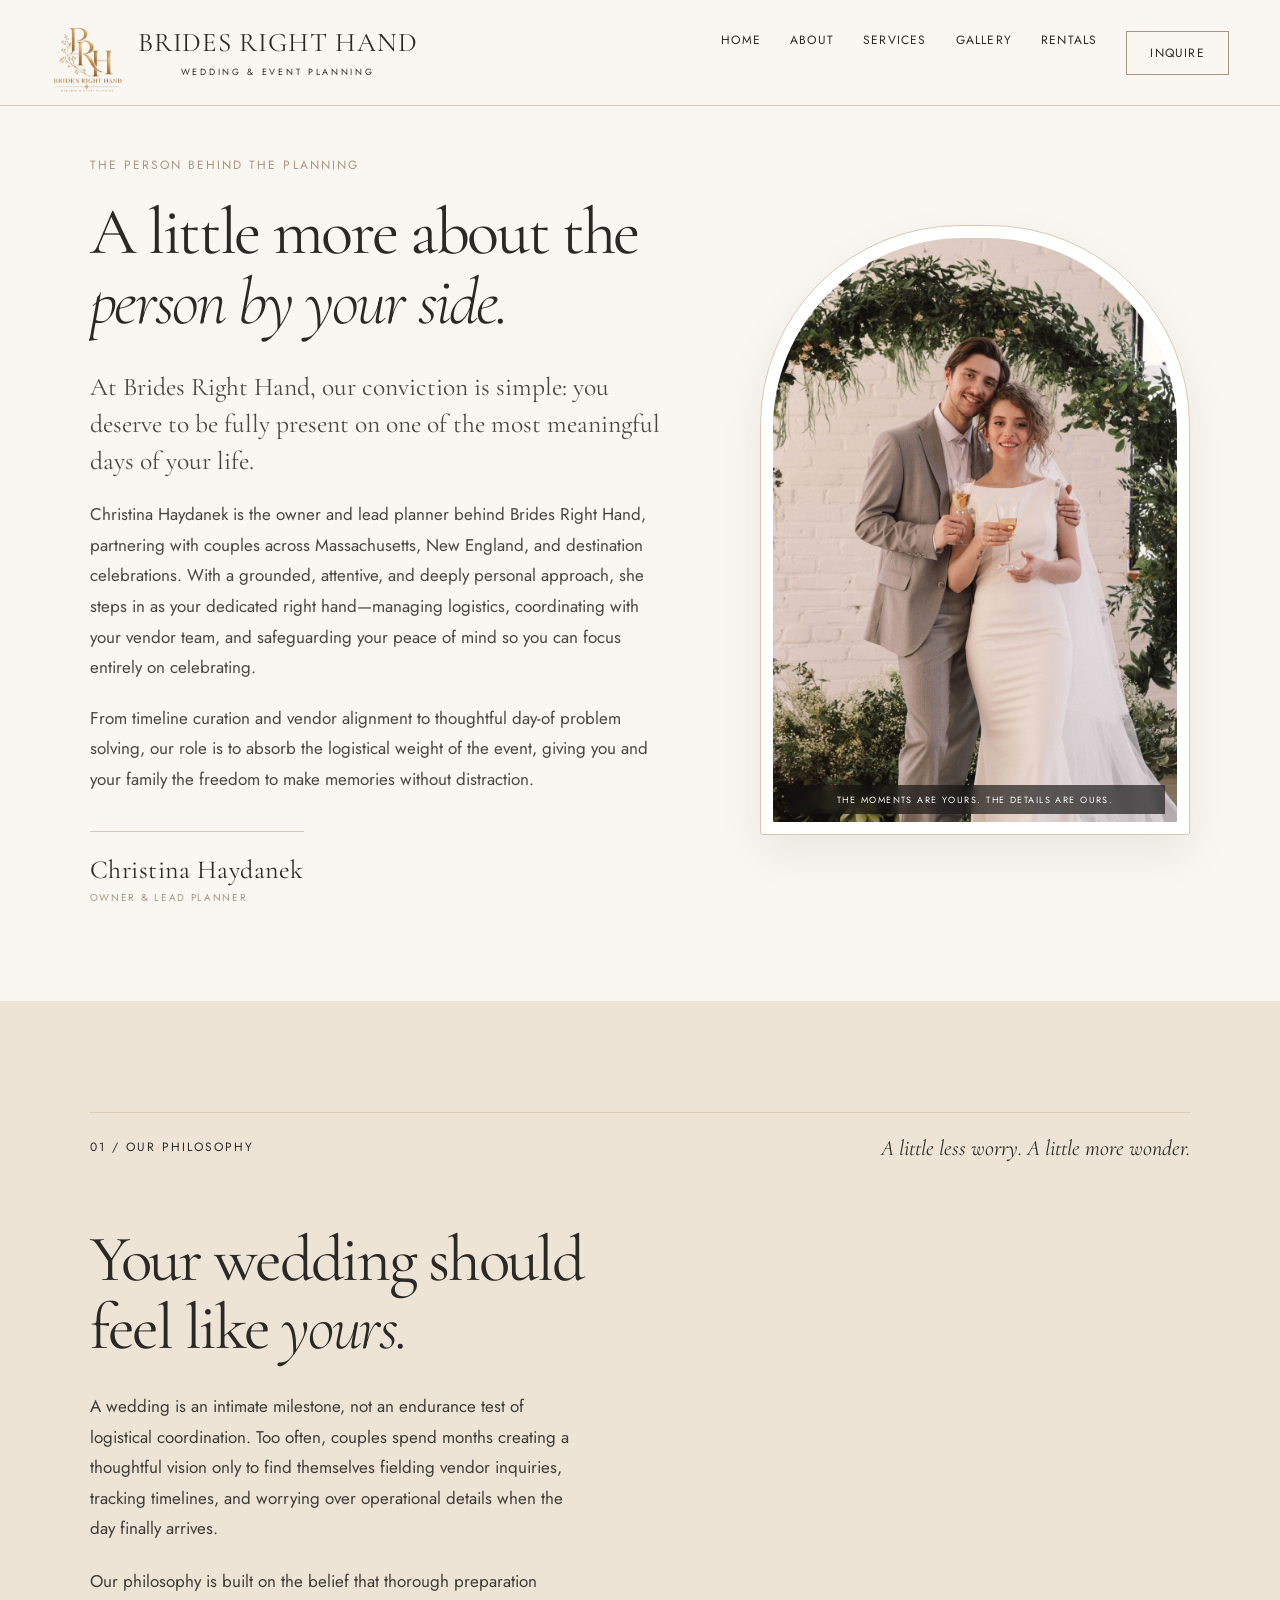
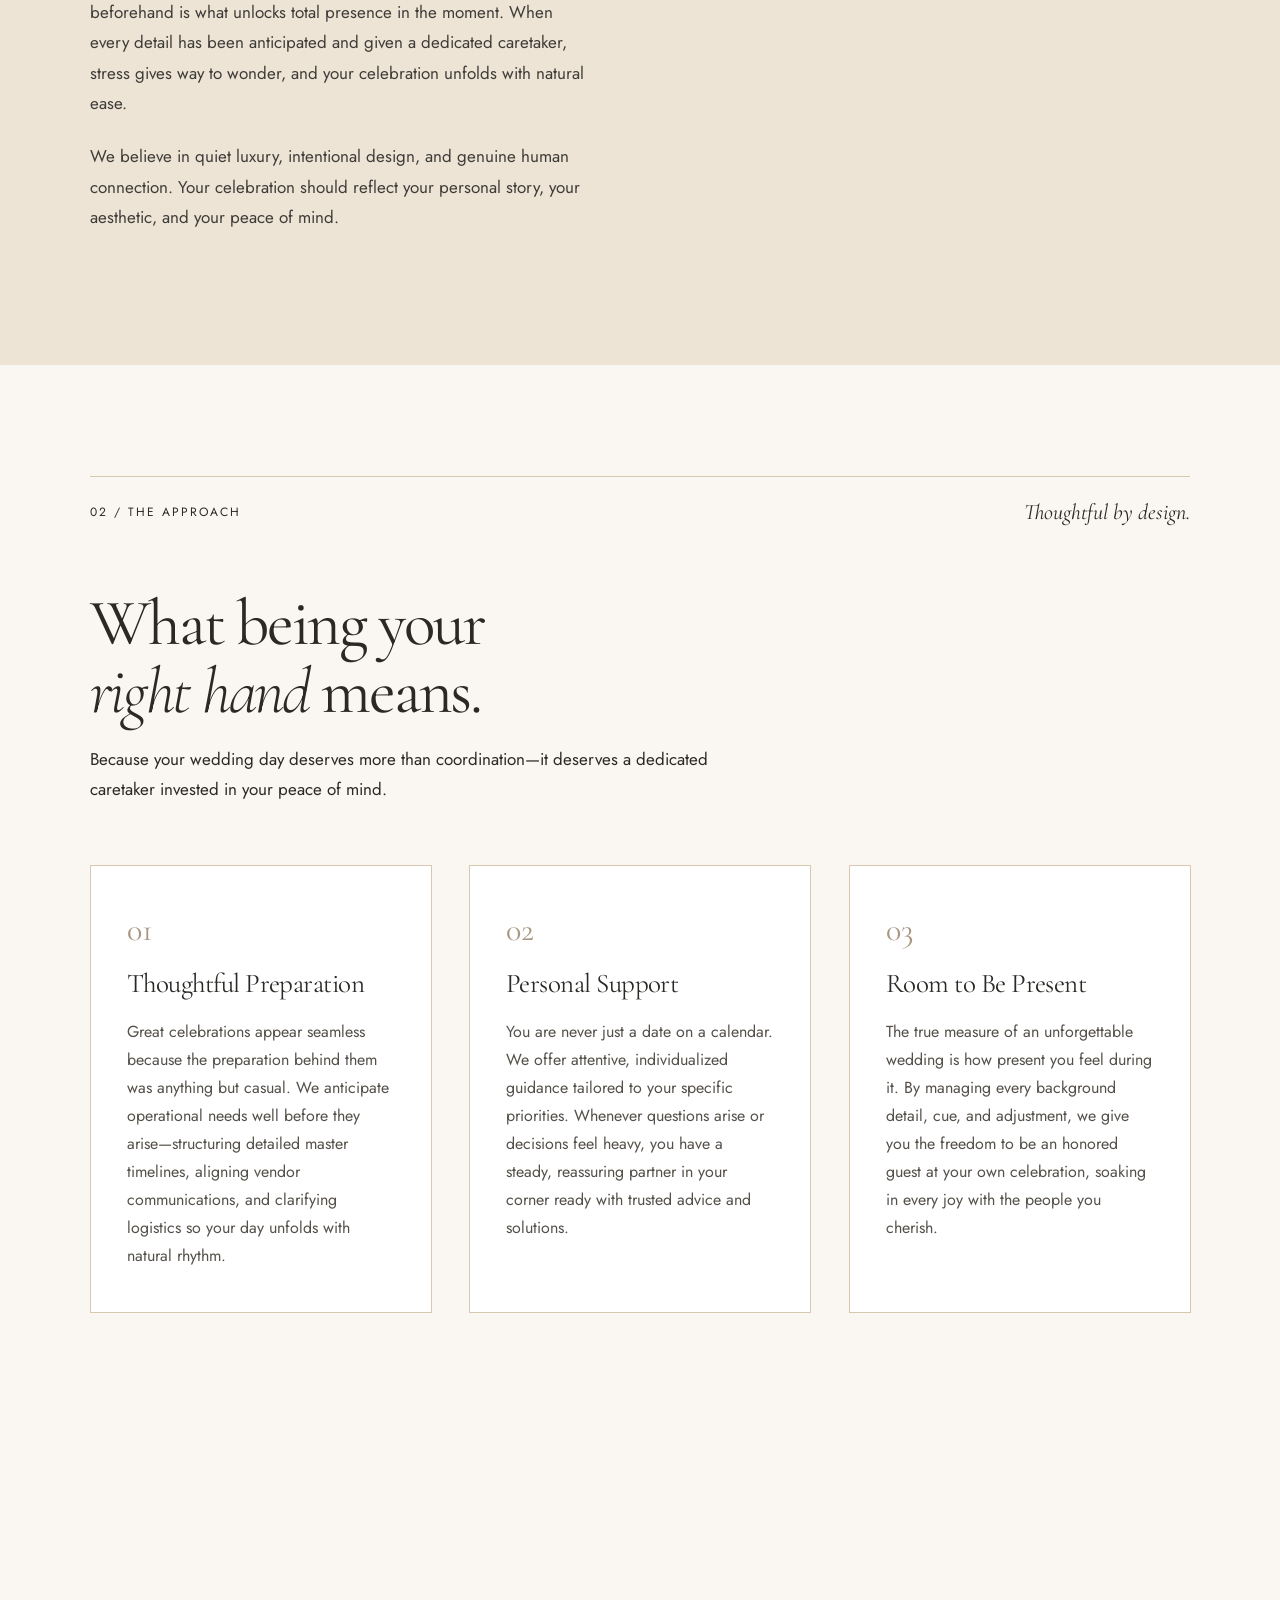
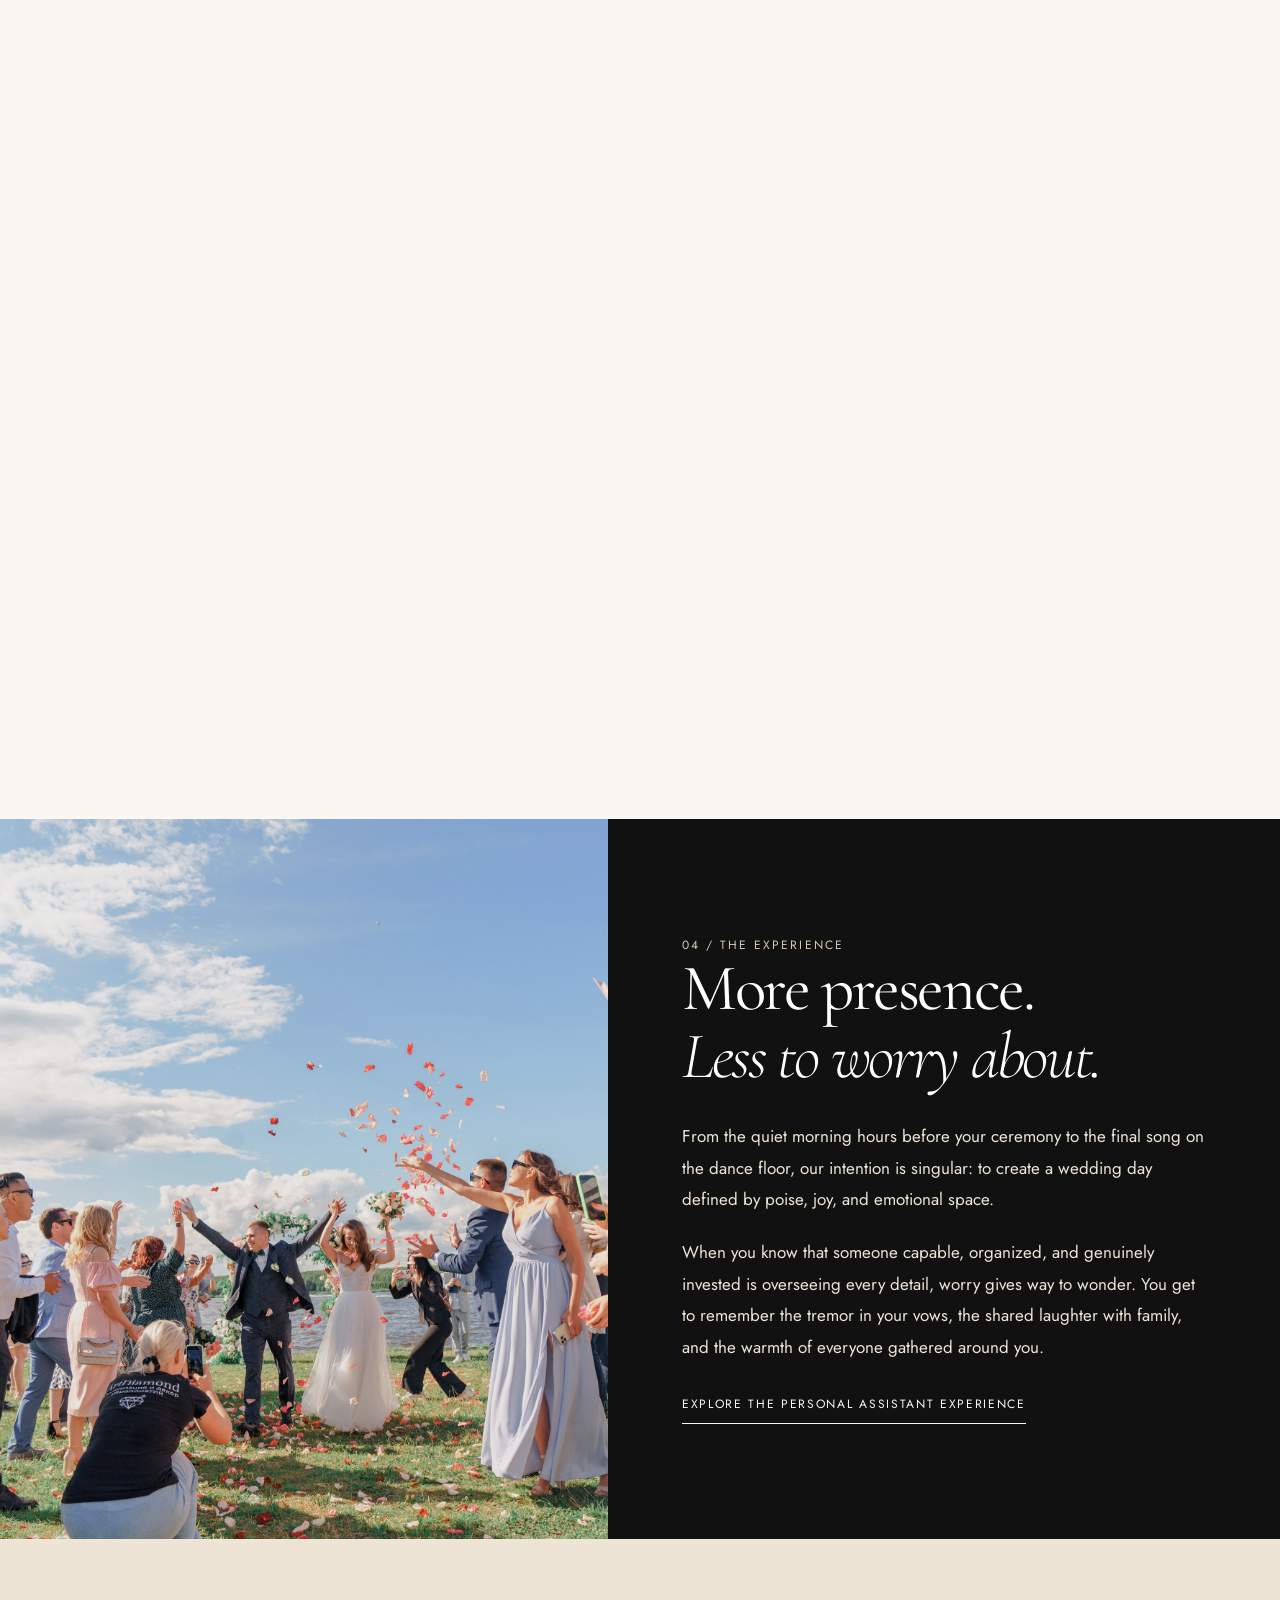
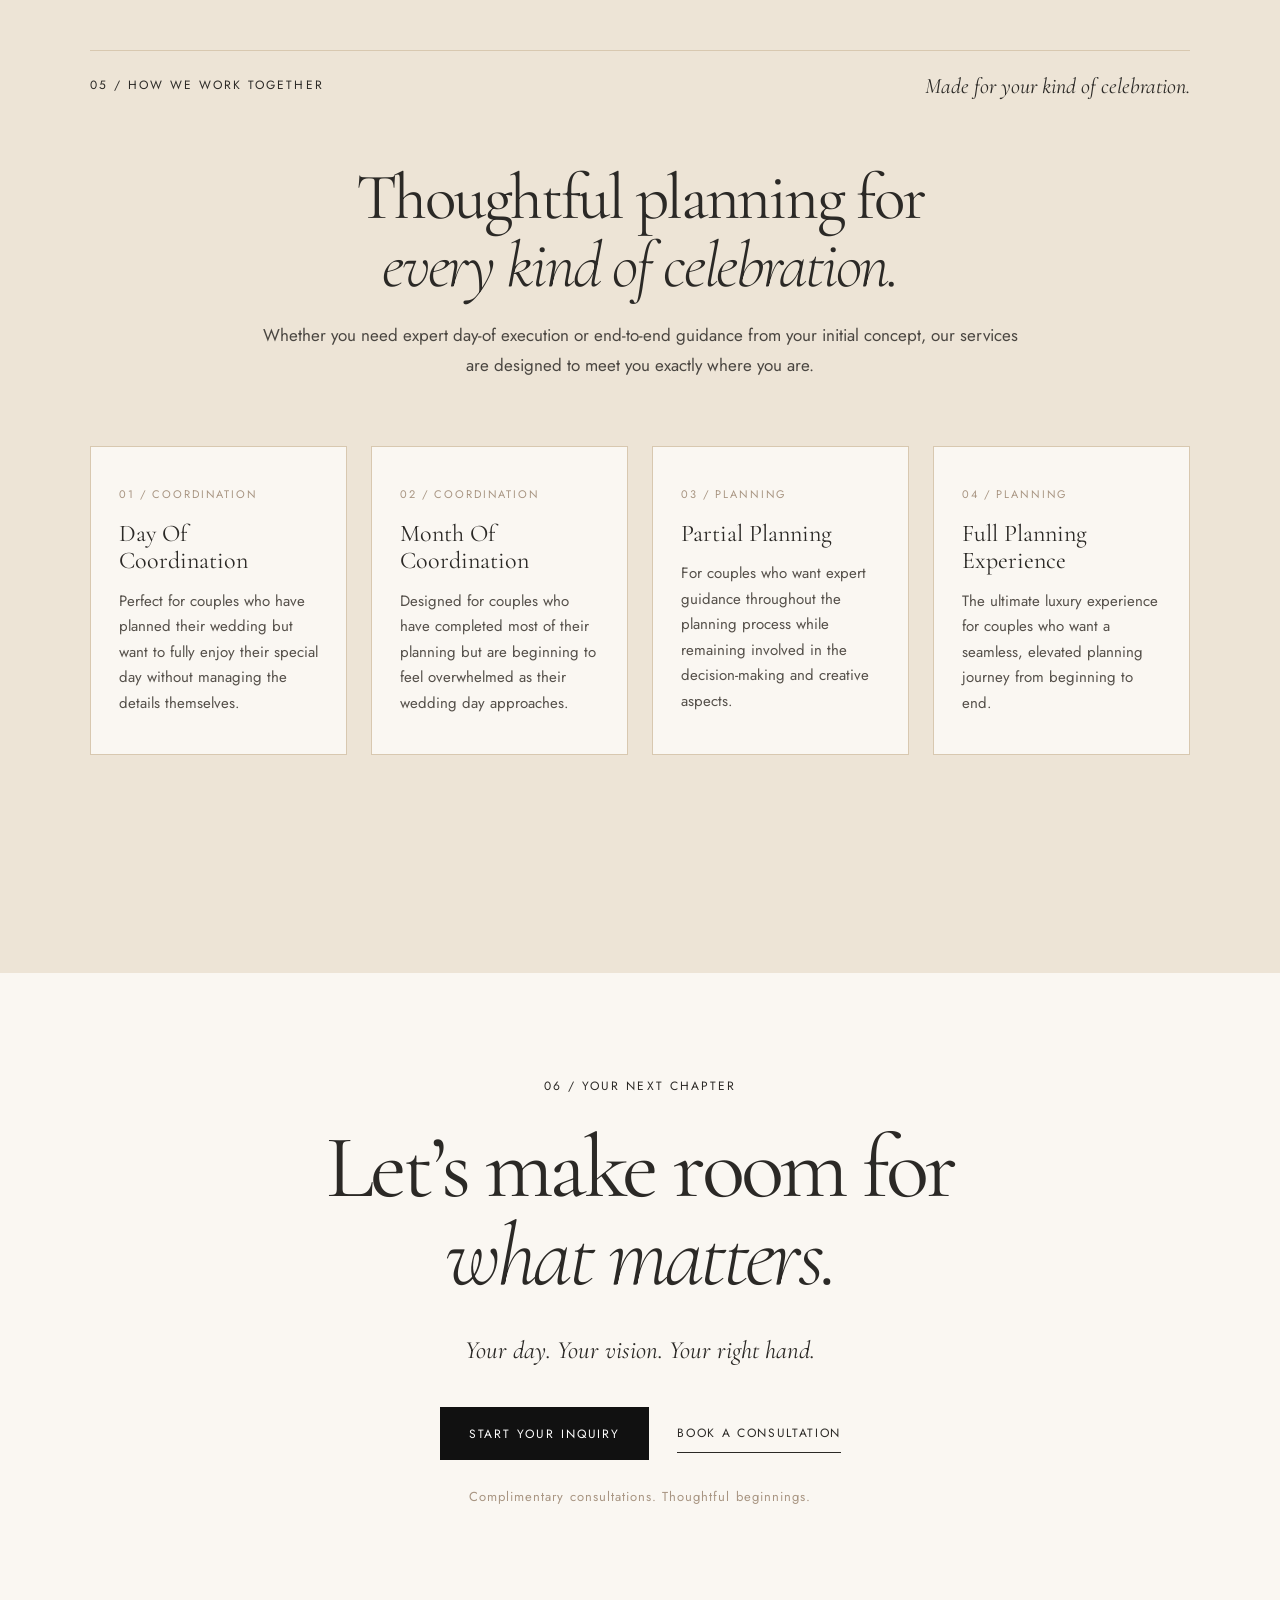
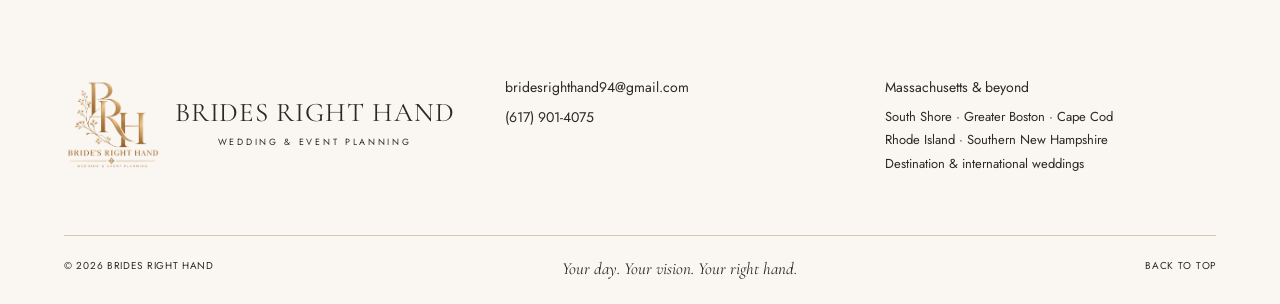
==== commit d03dec51: "Gallery page added" ====
--- a/about.html
+++ b/about.html
@@ -34,6 +34,7 @@
             <a href="index.html#home">Home</a>
             <a href="about.html" aria-current="page">About</a>
             <a href="services.html">Services</a>
+            <a href="gallery/gallery.html">Gallery</a>
             <a href="index.html#rentals">Rentals</a>
             <a href="contact.html" class="header-inquire">Inquire</a>
         </nav>
@@ -49,6 +50,7 @@
             <a href="index.html#home">Home</a>
             <a href="about.html" aria-current="page">About</a>
             <a href="services.html">Services</a>
+            <a href="gallery/gallery.html">Gallery</a>
             <a href="index.html#rentals">Rentals</a>
             <a href="contact.html">Inquire</a>
         </nav>
--- a/style.css
+++ b/style.css
@@ -419,6 +419,7 @@
 body.page-about #header,
 body.page-services #header,
 body.page-contact #header,
+body.page-gallery #header,
 header.header-solid {
   background: rgba(250, 247, 242, 0.96);
   color: var(--charcoal);
@@ -428,24 +429,28 @@
 }
 body.page-about #header .header-logo-white,
 body.page-contact #header .header-logo-white,
+body.page-gallery #header .header-logo-white,
 header.header-solid .header-logo-white {
   opacity: 0;
   visibility: hidden;
 }
 body.page-about #header .header-logo-gold,
 body.page-contact #header .header-logo-gold,
+body.page-gallery #header .header-logo-gold,
 header.header-solid .header-logo-gold {
   opacity: 1;
   visibility: visible;
 }
 body.page-about #header .header-inquire,
 body.page-contact #header .header-inquire,
+body.page-gallery #header .header-inquire,
 header.header-solid .header-inquire {
   border-color: var(--taupe);
   color: var(--charcoal);
 }
 body.page-about #header .header-inquire:hover,
 body.page-contact #header .header-inquire:hover,
+body.page-gallery #header .header-inquire:hover,
 header.header-solid .header-inquire:hover {
   background: var(--ink);
   color: var(--pure-white);
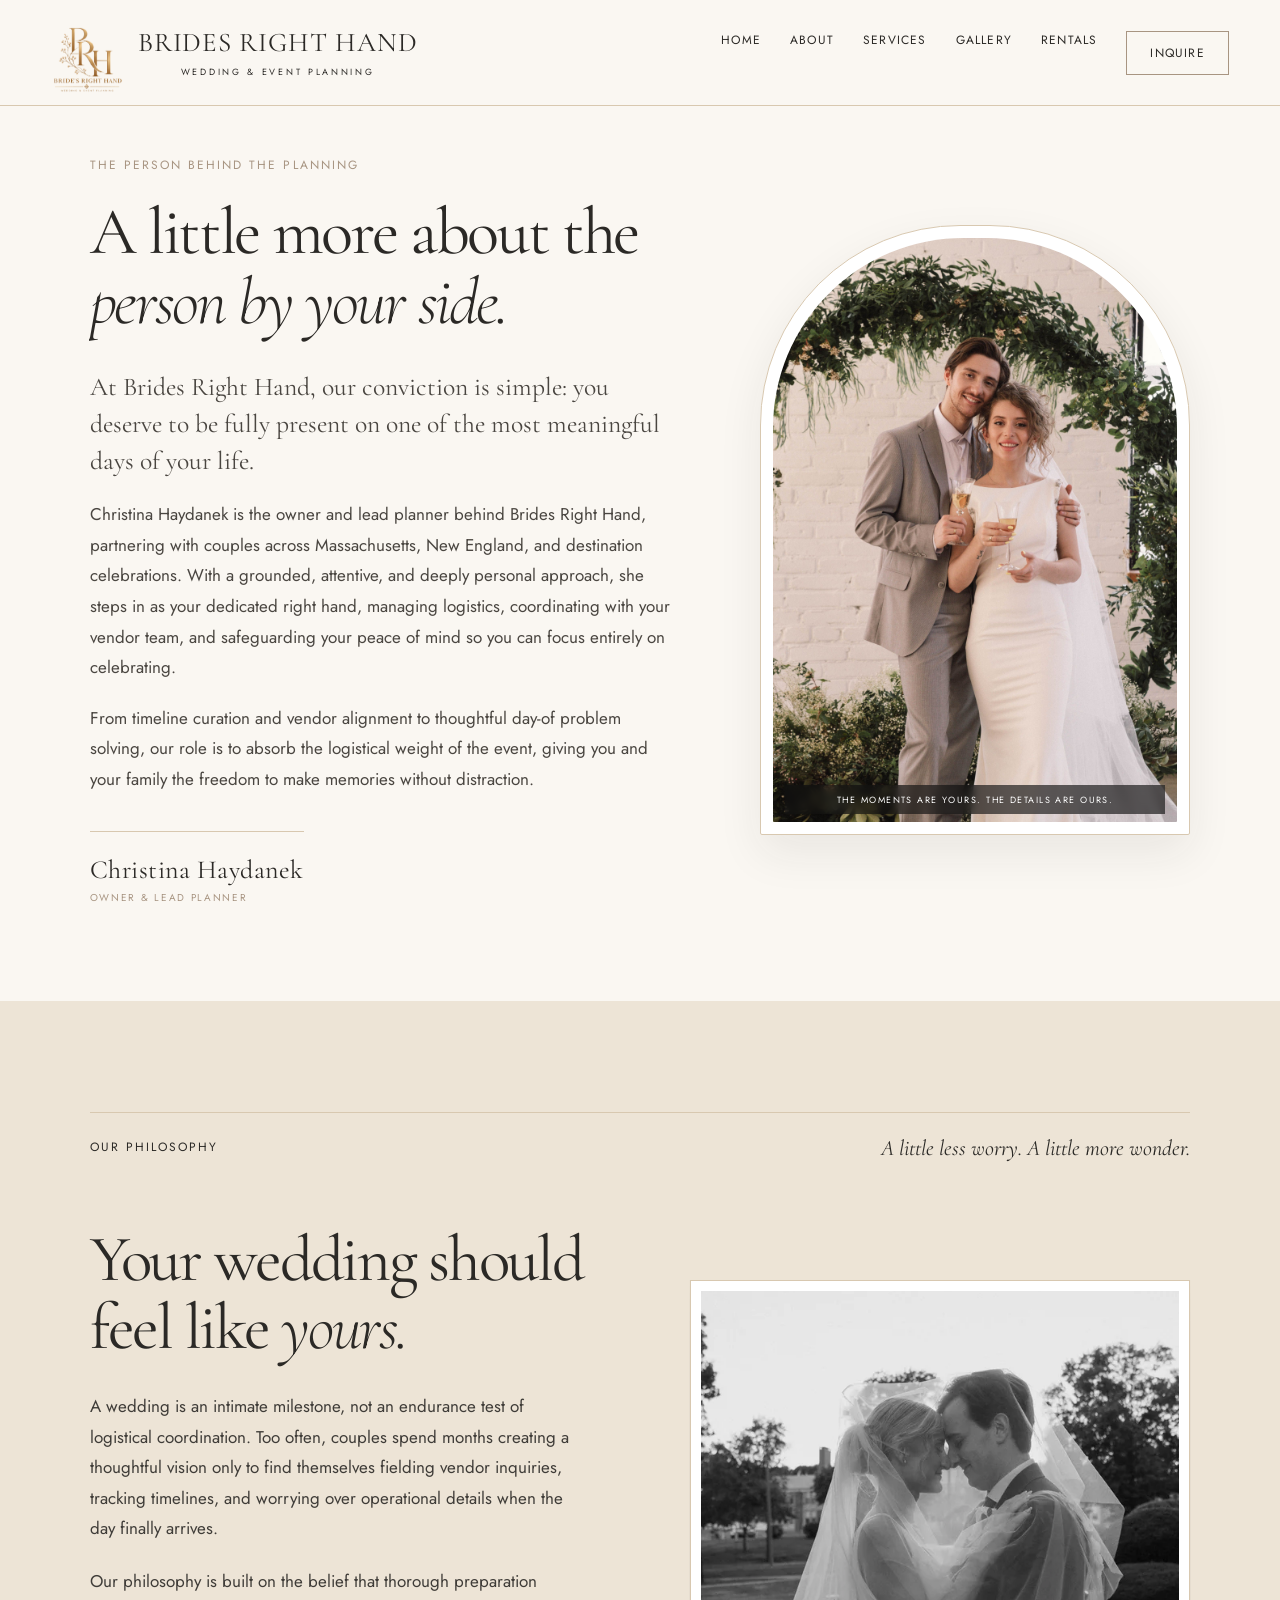
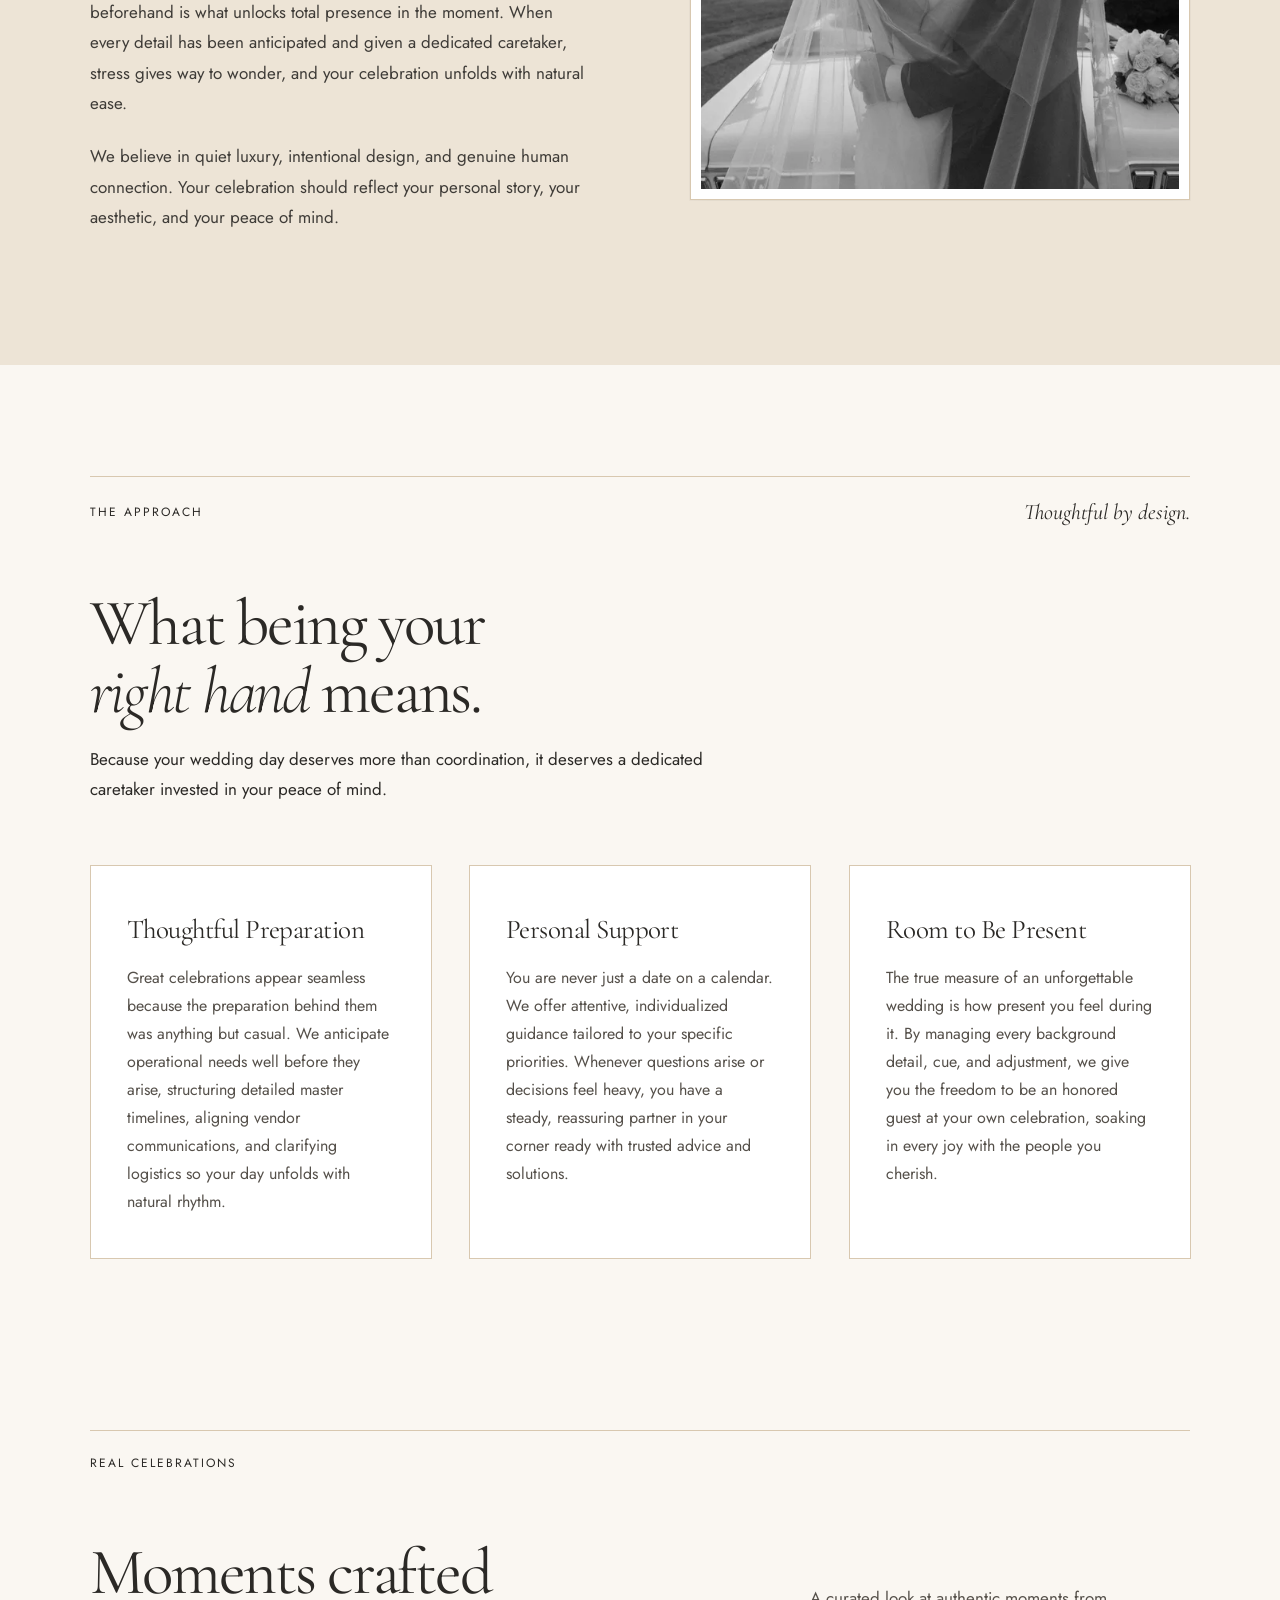
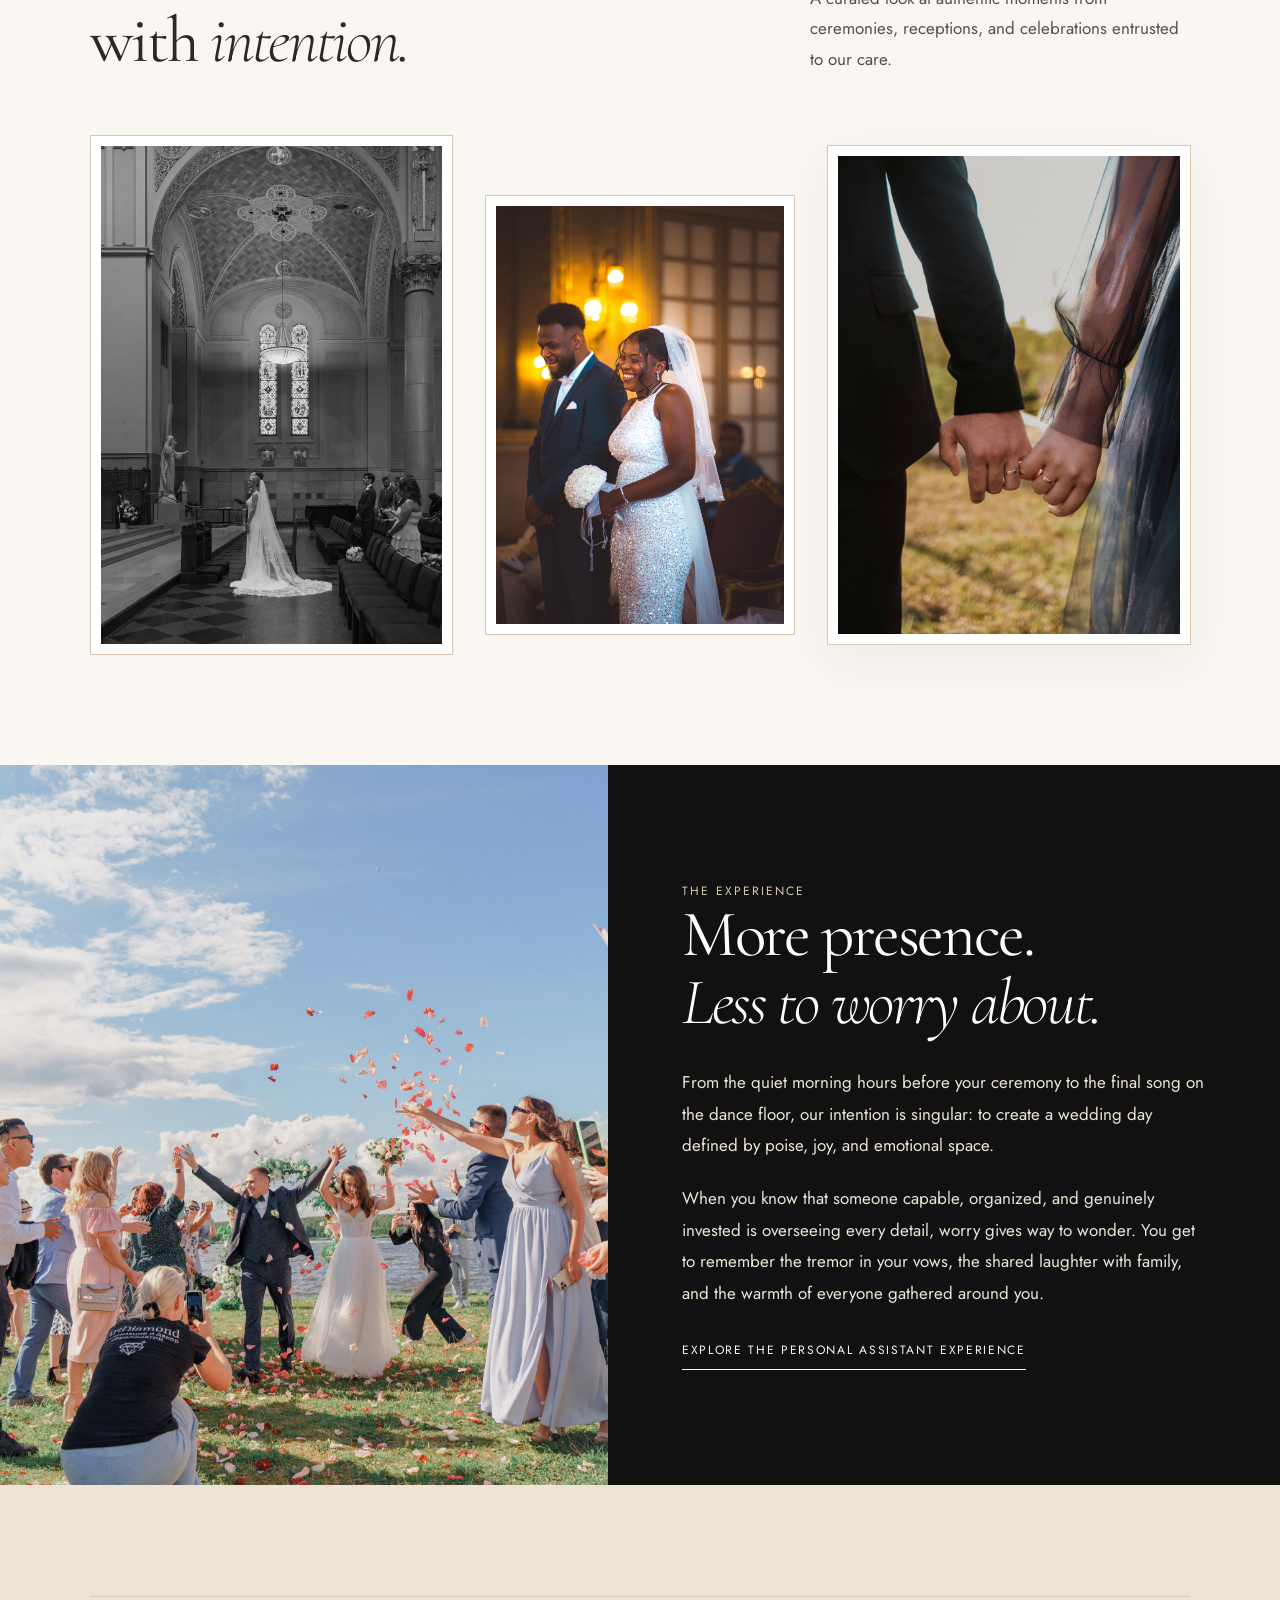
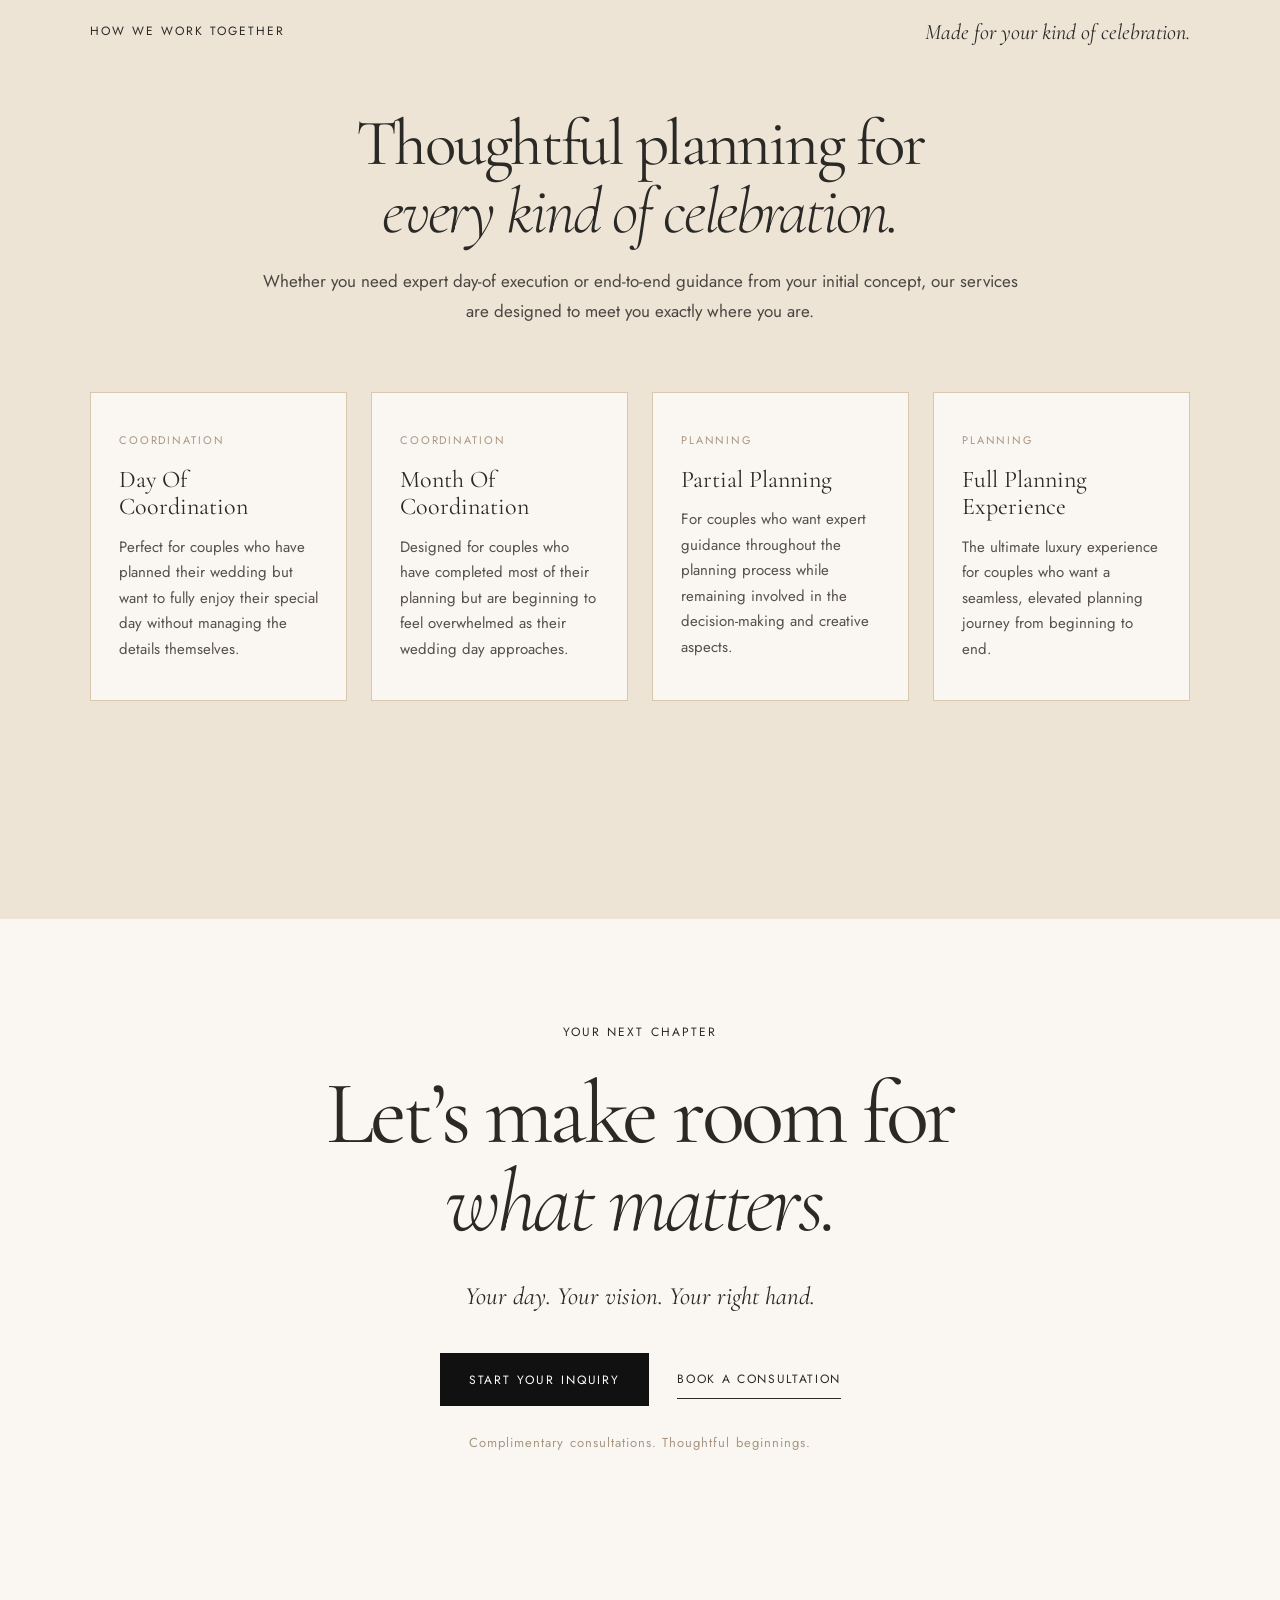
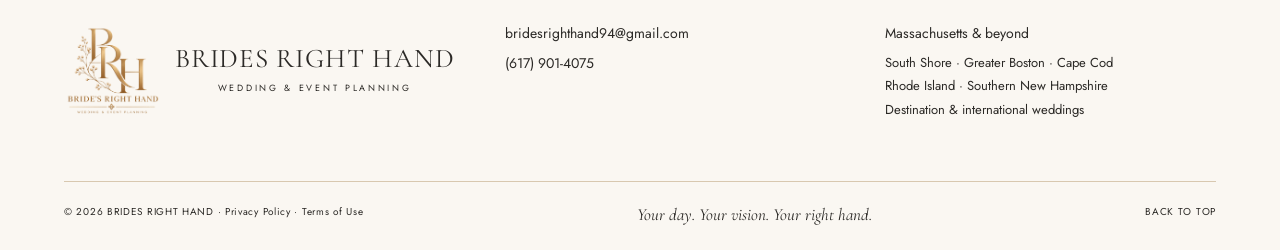
==== commit e95902f6: "Updated BRH website" ====
--- a/about.html
+++ b/about.html
@@ -4,9 +4,9 @@
 <head>
     <meta charset="utf-8">
     <meta name="viewport" content="width=device-width,initial-scale=1">
-    <title>About Us — Brides Right Hand | Wedding & Event Planning</title>
+    <title>About Us | Brides Right Hand | Wedding & Event Planning</title>
     <meta name="description"
-        content="Learn more about Christina Haydanek and the philosophy behind Brides Right Hand — thoughtful wedding planning, coordination, and styling in Massachusetts and beyond.">
+        content="Learn more about Christina Haydanek and the philosophy behind Brides Right Hand, offering thoughtful wedding planning, coordination, and styling in Massachusetts and beyond.">
     <link rel="icon"
         href="data:image/svg+xml,%3Csvg xmlns='http://www.w3.org/2000/svg' viewBox='0 0 32 32'%3E%3Crect width='32' height='32' fill='%23FAF7F2'/%3E%3Ctext x='5' y='24' font-family='serif' font-size='25'%3EB%3C/text%3E%3C/svg%3E">
     <link rel="preconnect" href="https://fonts.googleapis.com">
@@ -63,14 +63,14 @@
     </dialog>
 
     <main id="main">
-        <!-- SECTION 01 — INTRODUCTION / MEET CHRISTINA -->
+        <!-- SECTION 01 | INTRODUCTION / MEET CHRISTINA -->
         <section class="about-hero section" id="meet-christina">
             <div class="about-hero-grid">
                 <div class="about-hero-copy reveal-mask-lr">
                     <p class="eyebrow">THE PERSON BEHIND THE PLANNING</p>
                     <h1>A little more about the<br><em>person by your side.</em></h1>
                     <p class="about-lead">At Brides Right Hand, our conviction is simple: you deserve to be fully present on one of the most meaningful days of your life.</p>
-                    <p>Christina Haydanek is the owner and lead planner behind Brides Right Hand, partnering with couples across Massachusetts, New England, and destination celebrations. With a grounded, attentive, and deeply personal approach, she steps in as your dedicated right hand—managing logistics, coordinating with your vendor team, and safeguarding your peace of mind so you can focus entirely on celebrating.</p>
+                    <p>Christina Haydanek is the owner and lead planner behind Brides Right Hand, partnering with couples across Massachusetts, New England, and destination celebrations. With a grounded, attentive, and deeply personal approach, she steps in as your dedicated right hand, managing logistics, coordinating with your vendor team, and safeguarding your peace of mind so you can focus entirely on celebrating.</p>
                     <p>From timeline curation and vendor alignment to thoughtful day-of problem solving, our role is to absorb the logistical weight of the event, giving you and your family the freedom to make memories without distraction.</p>
                     <div class="about-byline">
                         <span class="serif">Christina Haydanek</span>
@@ -86,10 +86,10 @@
             </div>
         </section>
 
-        <!-- SECTION 02 — THE PHILOSOPHY BEHIND THE BUSINESS -->
+        <!-- SECTION 02 | THE PHILOSOPHY BEHIND THE BUSINESS -->
         <section class="about-philosophy section" id="philosophy">
             <div class="section-top reveal">
-                <span class="eyebrow">01 / OUR PHILOSOPHY</span>
+                <span class="eyebrow">OUR PHILOSOPHY</span>
                 <span class="small-serif">A little less worry. A little more wonder.</span>
             </div>
             <div class="about-philosophy-grid">
@@ -112,39 +112,36 @@
             </div>
         </section>
 
-        <!-- SECTION 03 — WHAT BEING YOUR RIGHT HAND MEANS -->
+        <!-- SECTION 03 | WHAT BEING YOUR RIGHT HAND MEANS -->
         <section class="about-pillars section" id="approach">
             <div class="section-top reveal">
-                <span class="eyebrow">02 / THE APPROACH</span>
+                <span class="eyebrow">THE APPROACH</span>
                 <span class="small-serif">Thoughtful by design.</span>
             </div>
             <div class="about-pillars-heading reveal-fade">
                 <h2>What being your<br><em>right hand</em> means.</h2>
-                <p>Because your wedding day deserves more than coordination—it deserves a dedicated caretaker invested in your peace of mind.</p>
+                <p>Because your wedding day deserves more than coordination, it deserves a dedicated caretaker invested in your peace of mind.</p>
             </div>
             <div class="about-pillars-grid">
                 <article class="about-pillar-card reveal-slide-left" style="--reveal-delay: 0ms;">
-                    <span class="about-pillar-num">01</span>
                     <h3>Thoughtful Preparation</h3>
-                    <p>Great celebrations appear seamless because the preparation behind them was anything but casual. We anticipate operational needs well before they arise—structuring detailed master timelines, aligning vendor communications, and clarifying logistics so your day unfolds with natural rhythm.</p>
+                    <p>Great celebrations appear seamless because the preparation behind them was anything but casual. We anticipate operational needs well before they arise, structuring detailed master timelines, aligning vendor communications, and clarifying logistics so your day unfolds with natural rhythm.</p>
                 </article>
                 <article class="about-pillar-card reveal-scale-up" style="--reveal-delay: 180ms;">
-                    <span class="about-pillar-num">02</span>
                     <h3>Personal Support</h3>
                     <p>You are never just a date on a calendar. We offer attentive, individualized guidance tailored to your specific priorities. Whenever questions arise or decisions feel heavy, you have a steady, reassuring partner in your corner ready with trusted advice and solutions.</p>
                 </article>
                 <article class="about-pillar-card reveal-slide-right" style="--reveal-delay: 360ms;">
-                    <span class="about-pillar-num">03</span>
                     <h3>Room to Be Present</h3>
                     <p>The true measure of an unforgettable wedding is how present you feel during it. By managing every background detail, cue, and adjustment, we give you the freedom to be an honored guest at your own celebration, soaking in every joy with the people you cherish.</p>
                 </article>
             </div>
         </section>
 
-        <!-- SECTION 04 — REAL WEDDINGS / VISUAL STORYTELLING -->
+        <!-- SECTION 04 | REAL WEDDINGS / VISUAL STORYTELLING -->
         <section class="about-gallery-section section" id="real-weddings">
             <div class="section-top reveal">
-                <span class="eyebrow">03 / REAL CELEBRATIONS</span>
+                <span class="eyebrow">REAL CELEBRATIONS</span>
             </div>
             <div class="about-gallery-intro reveal-fade">
                 <h2>Moments crafted<br>with <em>intention.</em></h2>
@@ -157,13 +154,13 @@
                         sizes="(max-width: 800px) 90vw, 420px"
                         alt="Cathedral wedding ceremony at the altar beneath grand architectural dome and stained glass"
                         loading="lazy" width="1200" height="1799">
-                    <figcaption>01 / SACRED ARCHITECTURE & CEREMONY</figcaption>
+                    <figcaption>SACRED ARCHITECTURE & CEREMONY</figcaption>
                 </figure>
                 <figure class="about-gallery-card reveal-mask-lr" style="--reveal-delay: 200ms;">
                     <img src="wedding stock pics/pexels-newman-photographs-234743505-29891256.jpg"
                         alt="Smiling bride in sparkly gown holding bouquet standing beside groom under chandelier glow"
                         loading="lazy" width="4480" height="6720">
-                    <figcaption>02 / REFINED FLORAL STYLING & WELCOME</figcaption>
+                    <figcaption>REFINED FLORAL STYLING & WELCOME</figcaption>
                 </figure>
                 <figure class="about-gallery-card reveal-scale-down" style="--reveal-delay: 400ms;">
                     <img src="wedding stock pics/pexels-feyzayildirimphoto-17794569.jpg"
@@ -173,7 +170,7 @@
             </div>
         </section>
 
-        <!-- SECTION 05 — THE EXPERIENCE CHRISTINA WANTS TO CREATE -->
+        <!-- SECTION 05 | THE EXPERIENCE CHRISTINA WANTS TO CREATE -->
         <section class="about-experience" id="experience">
             <div class="about-experience-visual reveal-blur-focus">
                 <img src="wedding stock pics/pexels-2997777-19796665.jpg"
@@ -181,7 +178,7 @@
                     loading="lazy" width="6000" height="4000">
             </div>
             <div class="about-experience-copy reveal-slide-right" style="--reveal-delay: 180ms;">
-                <span class="eyebrow">04 / THE EXPERIENCE</span>
+                <span class="eyebrow">THE EXPERIENCE</span>
                 <h2>More presence.<br><em>Less to worry about.</em></h2>
                 <p>From the quiet morning hours before your ceremony to the final song on the dance floor, our intention is singular: to create a wedding day defined by poise, joy, and emotional space.</p>
                 <p>When you know that someone capable, organized, and genuinely invested is overseeing every detail, worry gives way to wonder. You get to remember the tremor in your vows, the shared laughter with family, and the warmth of everyone gathered around you.</p>
@@ -189,10 +186,10 @@
             </div>
         </section>
 
-        <!-- SECTION 06 — CONNECT THE ABOUT PAGE TO THE SERVICES -->
+        <!-- SECTION 06 | CONNECT THE ABOUT PAGE TO THE SERVICES -->
         <section class="about-services-bridge section" id="services">
             <div class="section-top reveal">
-                <span class="eyebrow">05 / HOW WE WORK TOGETHER</span>
+                <span class="eyebrow">HOW WE WORK TOGETHER</span>
                 <span class="small-serif">Made for your kind of celebration.</span>
             </div>
             <div class="about-services-head reveal-slide-left">
@@ -201,22 +198,22 @@
             </div>
             <div class="about-services-grid">
                 <article class="about-service-item reveal-scale-up" style="--reveal-delay: 0ms;">
-                    <span class="eyebrow">01 / COORDINATION</span>
+                    <span class="eyebrow">COORDINATION</span>
                     <h3>Day Of Coordination</h3>
                     <p>Perfect for couples who have planned their wedding but want to fully enjoy their special day without managing the details themselves.</p>
                 </article>
                 <article class="about-service-item reveal-scale-up" style="--reveal-delay: 160ms;">
-                    <span class="eyebrow">02 / COORDINATION</span>
+                    <span class="eyebrow">COORDINATION</span>
                     <h3>Month Of Coordination</h3>
                     <p>Designed for couples who have completed most of their planning but are beginning to feel overwhelmed as their wedding day approaches.</p>
                 </article>
                 <article class="about-service-item reveal-scale-up" style="--reveal-delay: 320ms;">
-                    <span class="eyebrow">03 / PLANNING</span>
+                    <span class="eyebrow">PLANNING</span>
                     <h3>Partial Planning</h3>
                     <p>For couples who want expert guidance throughout the planning process while remaining involved in the decision-making and creative aspects.</p>
                 </article>
                 <article class="about-service-item reveal-scale-up" style="--reveal-delay: 480ms;">
-                    <span class="eyebrow">04 / PLANNING</span>
+                    <span class="eyebrow">PLANNING</span>
                     <h3>Full Planning Experience</h3>
                     <p>The ultimate luxury experience for couples who want a seamless, elevated planning journey from beginning to end.</p>
                 </article>
@@ -226,9 +223,9 @@
             </div>
         </section>
 
-        <!-- SECTION 07 — CLOSING INVITATION -->
+        <!-- SECTION 07 | CLOSING INVITATION -->
         <section class="about-closing section" id="inquire">
-            <span class="eyebrow reveal-fade">06 / YOUR NEXT CHAPTER</span>
+            <span class="eyebrow reveal-fade">YOUR NEXT CHAPTER</span>
             <h2 class="reveal-blur-focus">Let’s make room for<br><em>what matters.</em></h2>
             <p class="reveal-fade" style="--reveal-delay: 160ms;">Your day. Your vision. Your right hand.</p>
             <div class="about-closing-actions reveal-slide-left" style="--reveal-delay: 280ms;">
@@ -255,7 +252,7 @@
             </div>
         </div>
         <div class="footer-bottom">
-            <span>© <span id="year">2026</span> BRIDES RIGHT HAND</span>
+            <span>© <span id="year">2026</span> BRIDES RIGHT HAND · <a href="privacy.html">Privacy Policy</a> · <a href="terms.html">Terms of Use</a></span>
             <span>Your day. Your vision. Your right hand.</span>
             <a href="#main">BACK TO TOP</a>
         </div>
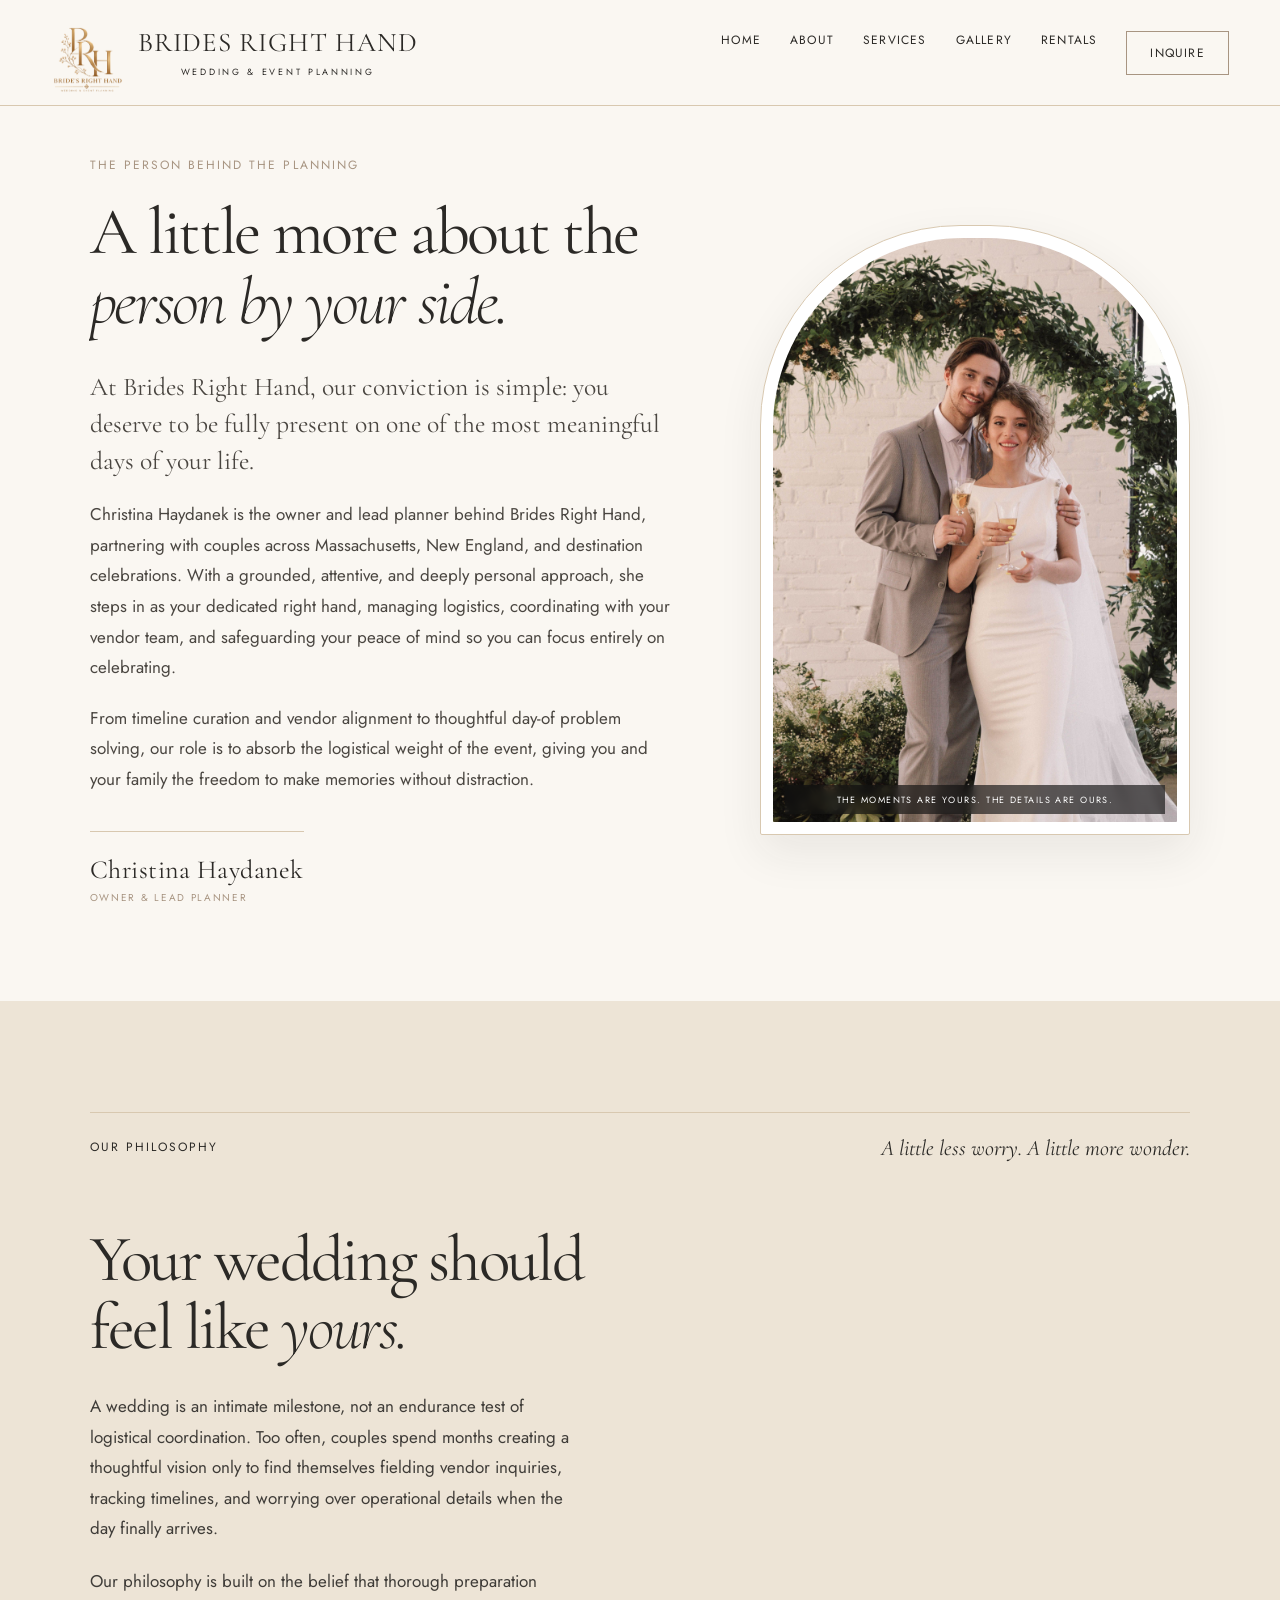
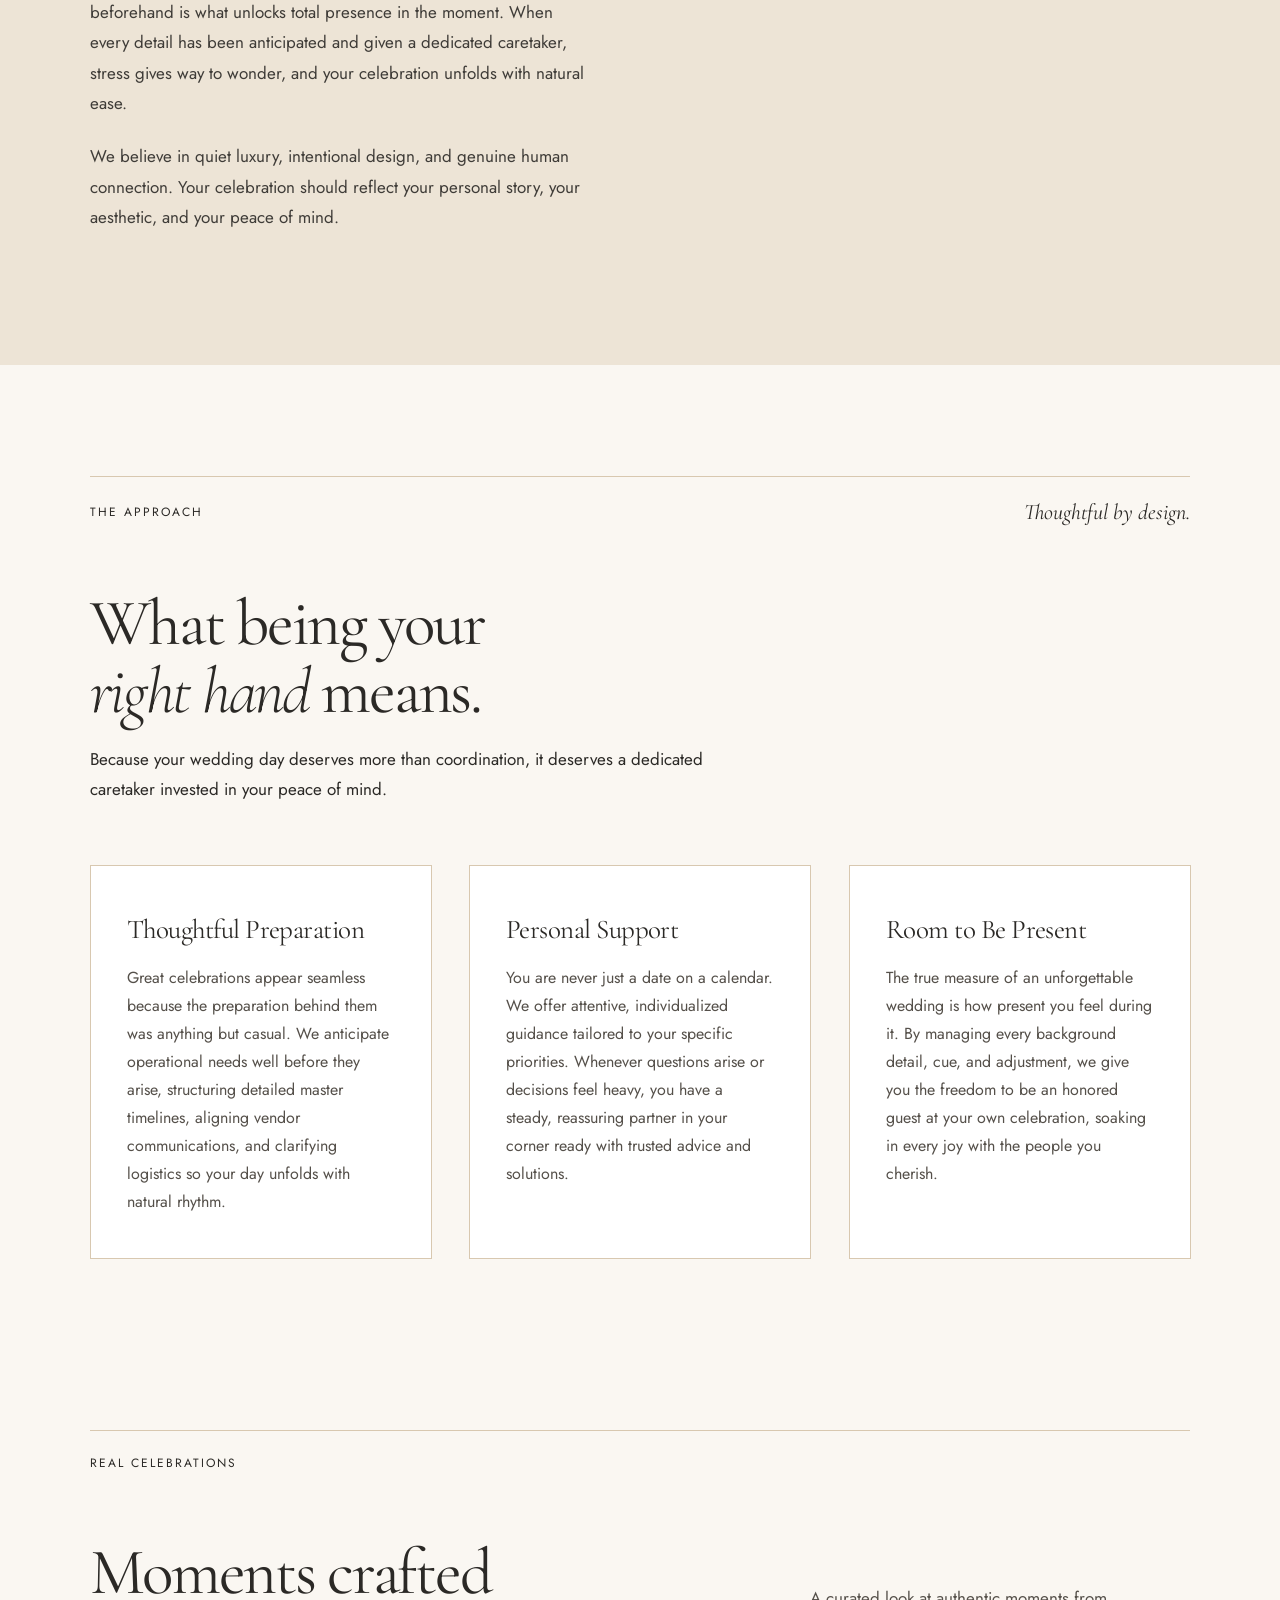
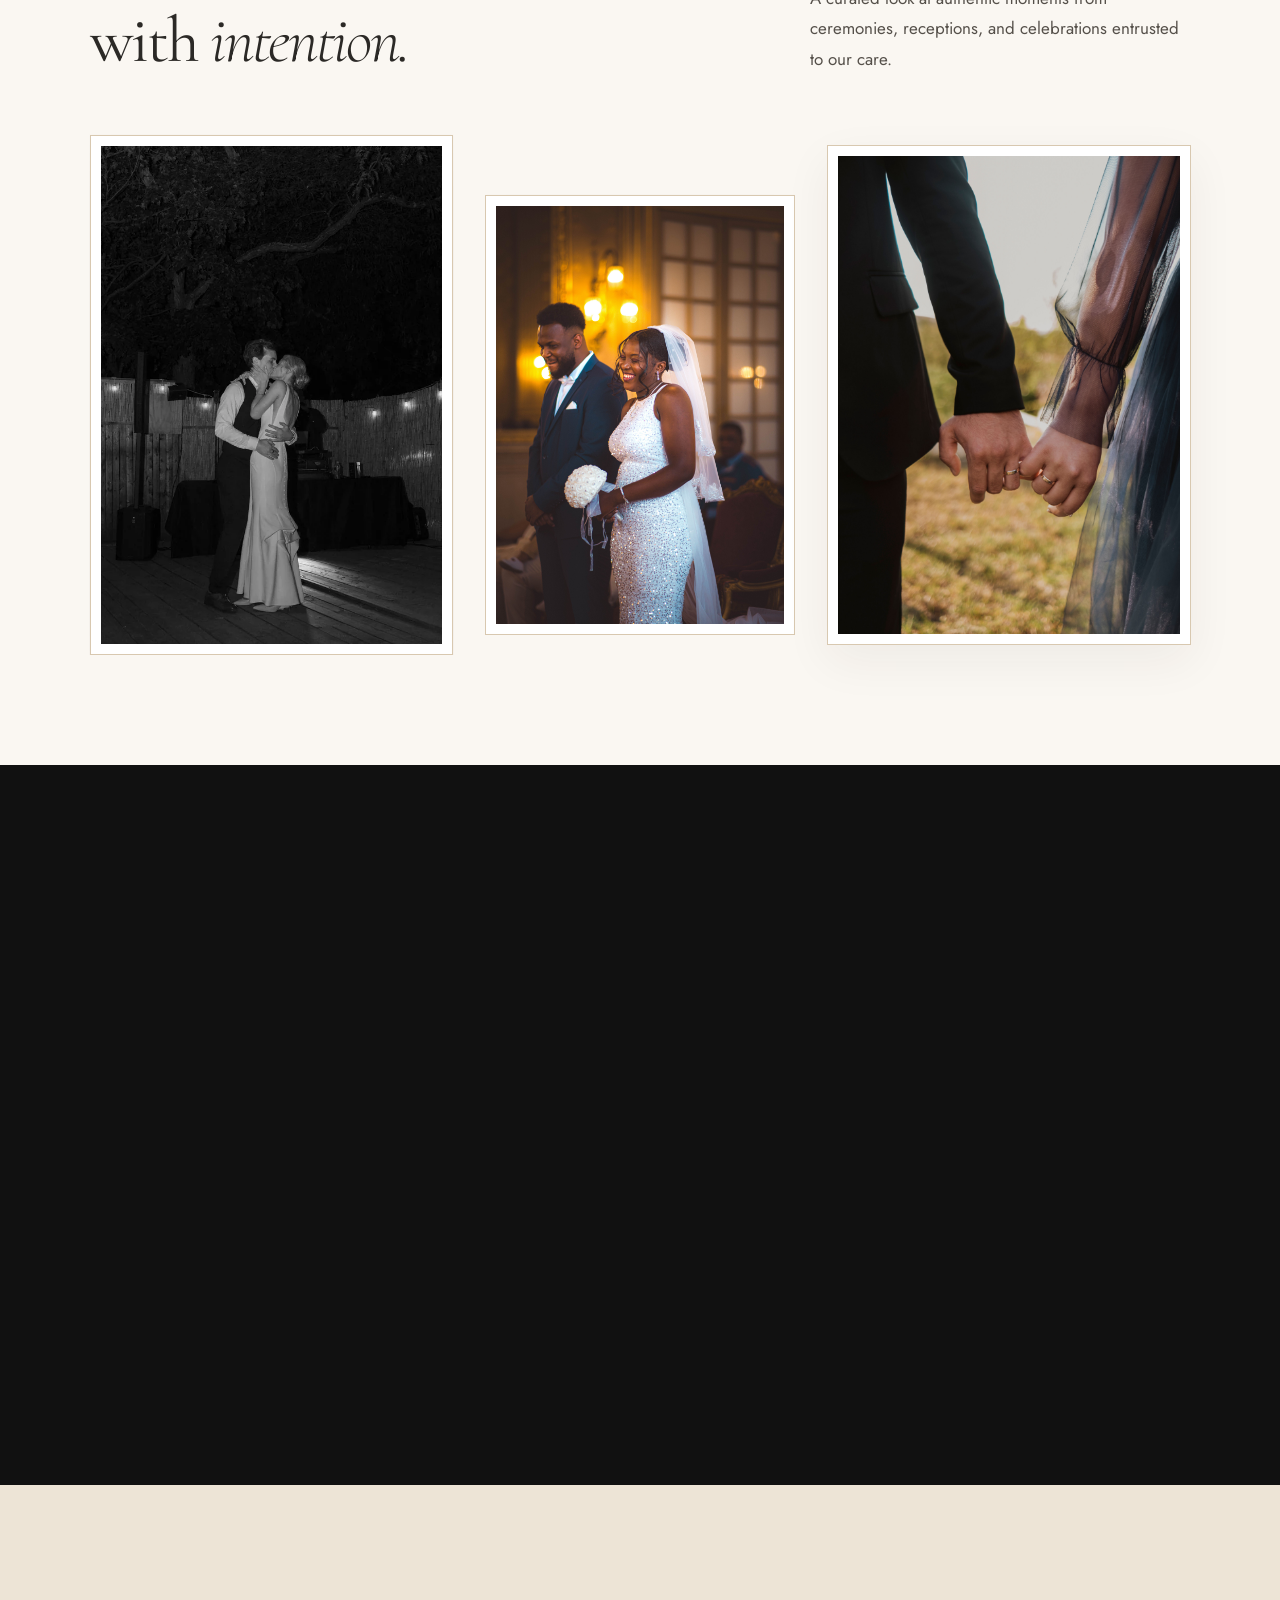
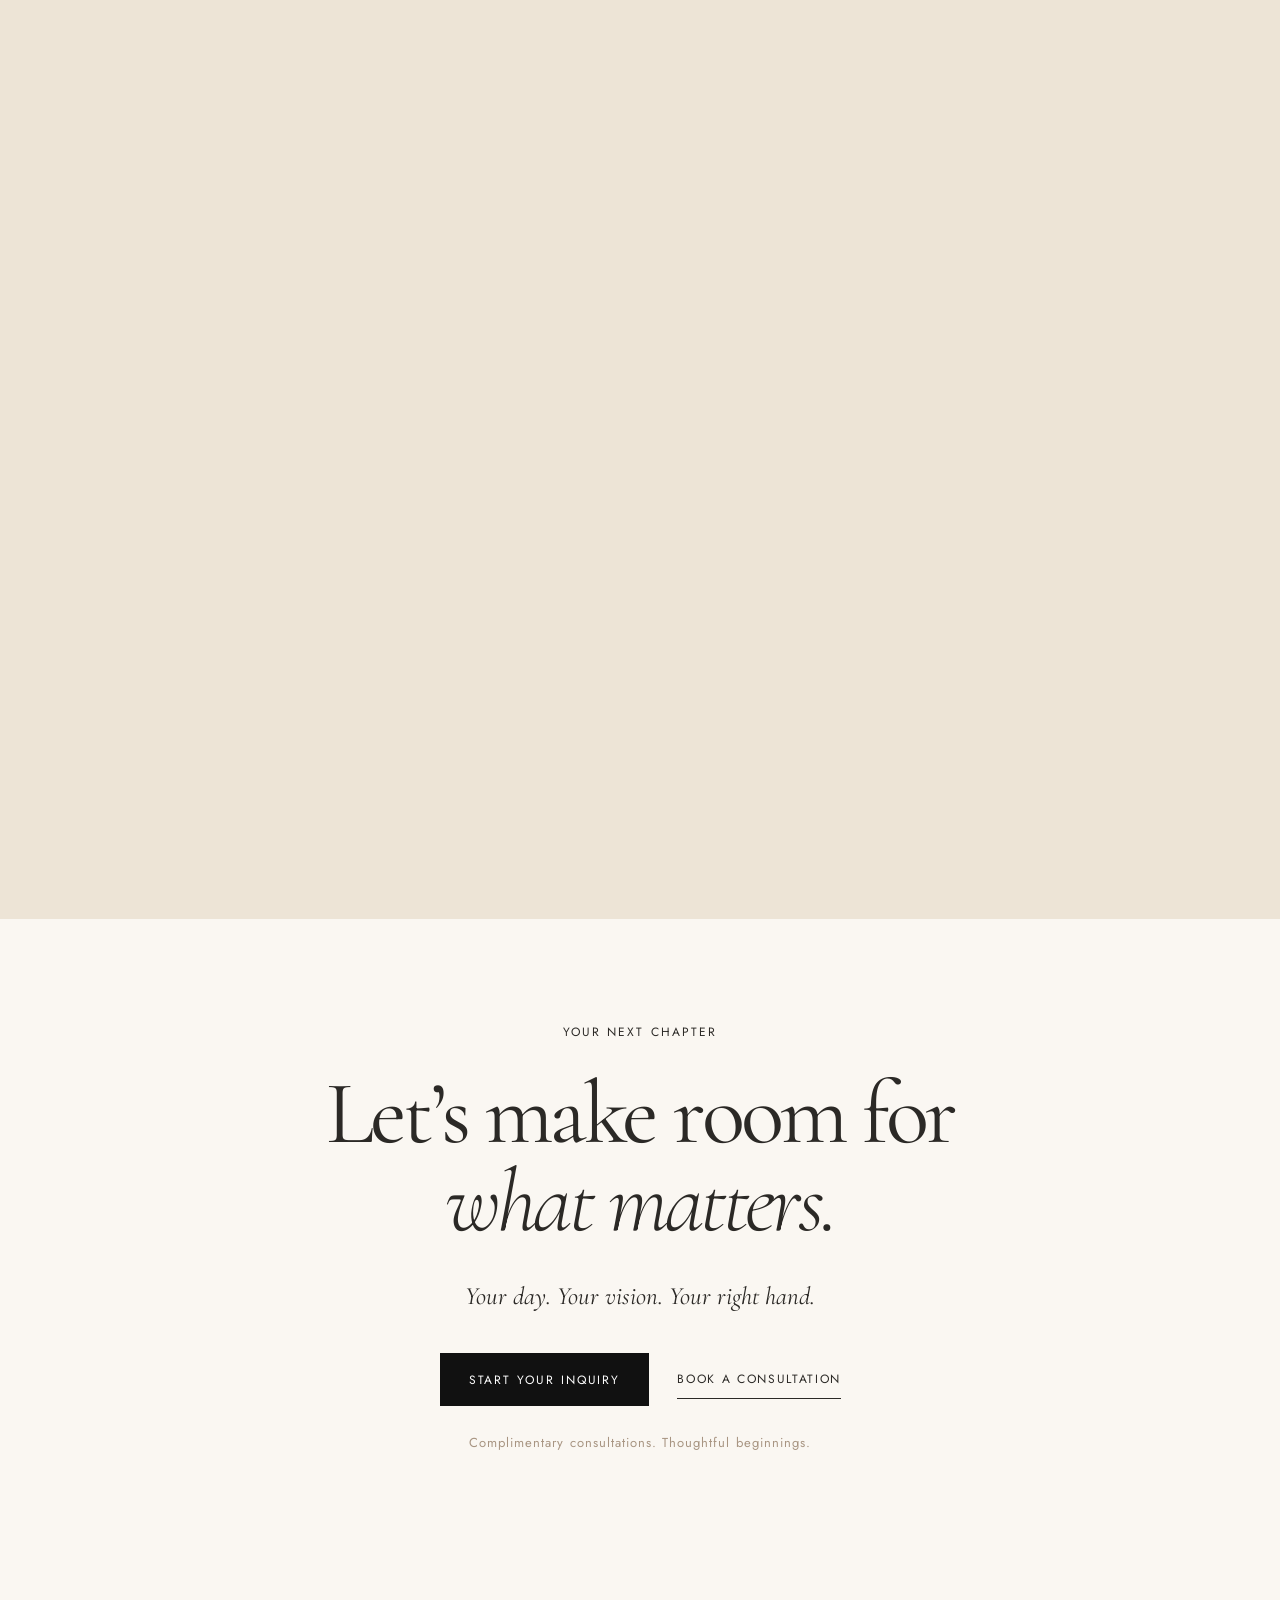
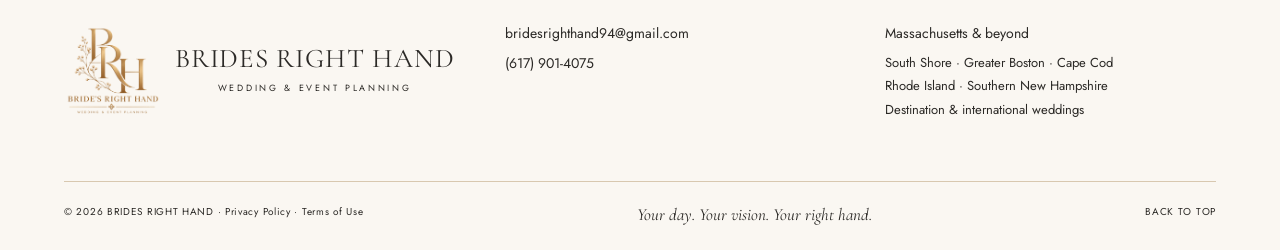
==== commit 5def3b5f: "Updated BRH website" ====
--- a/about.html
+++ b/about.html
@@ -149,12 +149,12 @@
             </div>
             <div class="about-gallery-grid">
                 <figure class="about-gallery-card reveal-mask-tb" style="--reveal-delay: 0ms;">
-                    <img src="assets/optimized/photo-cathedral-ceremony-altar-1200w.webp"
-                        srcset="assets/optimized/photo-cathedral-ceremony-altar-600w.webp 600w, assets/optimized/photo-cathedral-ceremony-altar-1200w.webp 1200w, assets/optimized/photo-cathedral-ceremony-altar-2000w.webp 2000w"
+                    <img src="assets/optimized/photo-first-dance-night-1200w.webp"
+                        srcset="assets/optimized/photo-first-dance-night-600w.webp 600w, assets/optimized/photo-first-dance-night-1200w.webp 1200w, assets/optimized/photo-first-dance-night-2000w.webp 2000w"
                         sizes="(max-width: 800px) 90vw, 420px"
-                        alt="Cathedral wedding ceremony at the altar beneath grand architectural dome and stained glass"
-                        loading="lazy" width="1200" height="1799">
-                    <figcaption>SACRED ARCHITECTURE & CEREMONY</figcaption>
+                        alt="Romantic evening reception with newlyweds sharing their first dance under glowing festoon lights"
+                        loading="lazy" width="1200" height="1800">
+                    <figcaption>ROMANTIC EVENING RECEPTION & FIRST DANCE</figcaption>
                 </figure>
                 <figure class="about-gallery-card reveal-mask-lr" style="--reveal-delay: 200ms;">
                     <img src="wedding stock pics/pexels-newman-photographs-234743505-29891256.jpg"
@@ -173,8 +173,8 @@
         <!-- SECTION 05 | THE EXPERIENCE CHRISTINA WANTS TO CREATE -->
         <section class="about-experience" id="experience">
             <div class="about-experience-visual reveal-blur-focus">
-                <img src="wedding stock pics/pexels-2997777-19796665.jpg"
-                    alt="Newlywed bride and groom joyfully celebrating as wedding guests shower them with flower petals"
+                <img src="wedding stock pics/pexels-juliano-goncalves-1623825-28123495.jpg"
+                    alt="Newlywed bride and groom joyfully celebrating as wedding guests cheer with arms raised in victory on an outdoor lawn"
                     loading="lazy" width="6000" height="4000">
             </div>
             <div class="about-experience-copy reveal-slide-right" style="--reveal-delay: 180ms;">
--- a/style.css
+++ b/style.css
@@ -3194,3 +3194,173 @@
 
 
 
+
+/* ==========================================================================
+   ACCESSIBILITY & CLIENT-REQUESTED REVISIONS (FAQ, SLIDER BARS, JUMPS)
+   ========================================================================== */
+.sr-only {
+  position: absolute;
+  width: 1px;
+  height: 1px;
+  padding: 0;
+  margin: -1px;
+  overflow: hidden;
+  clip: rect(0, 0, 0, 0);
+  white-space: nowrap;
+  border-width: 0;
+}
+
+.hero-slide-controls button.hero-control {
+  background: transparent;
+  border: 0;
+  border-bottom: 2px solid rgba(255, 255, 255, 0.45);
+  width: 32px;
+  height: 20px;
+  padding: 0;
+  cursor: pointer;
+  transition: border-color 0.35s ease, transform 0.25s ease;
+}
+
+.hero-slide-controls button.hero-control:hover {
+  border-bottom-color: rgba(255, 255, 255, 0.85);
+}
+
+.hero-slide-controls button.hero-control.selected {
+  border-bottom-color: #ffffff;
+  border-bottom-width: 2.5px;
+}
+
+.service-jumps {
+  display: flex;
+  flex-wrap: wrap;
+  gap: 10px;
+  margin-bottom: 24px;
+  position: sticky;
+  top: 85px;
+  background: var(--ivory);
+  z-index: 10;
+  padding: 15px 0;
+  border-bottom: 1px solid var(--sand);
+}
+
+.service-jumps a {
+  font-size: 11px;
+  text-transform: uppercase;
+  letter-spacing: 0.12em;
+  padding: 8px 14px;
+  text-align: center;
+  border: 1px solid var(--sand);
+  background: transparent;
+  color: var(--charcoal);
+  transition: background 0.35s ease, border-color 0.35s ease, color 0.35s ease;
+}
+
+.service-jumps a:hover {
+  border-color: var(--ink);
+}
+
+.service-jumps a.active {
+  background: var(--charcoal);
+  color: var(--ivory);
+  border-color: var(--charcoal);
+}
+
+/* FAQ SECTION */
+.faq-section {
+  background: var(--ivory);
+  padding: 110px 7%;
+}
+
+.faq-layout {
+  display: grid;
+  grid-template-columns: 1fr 1.6fr;
+  gap: 80px;
+  align-items: start;
+}
+
+.faq-header h2 {
+  font-size: clamp(40px, 4.5vw, 68px);
+  line-height: 1.05;
+  margin-bottom: 24px;
+}
+
+.faq-header p {
+  color: var(--taupe);
+  margin-bottom: 32px;
+  font-size: 16px;
+  line-height: 1.8;
+  max-width: 440px;
+}
+
+.faq-accordion {
+  display: flex;
+  flex-direction: column;
+}
+
+.faq-item {
+  border-bottom: 1px solid var(--sand);
+  padding: 24px 0;
+  transition: border-color 0.3s ease;
+}
+
+.faq-item:first-of-type {
+  border-top: 1px solid var(--sand);
+}
+
+.faq-question {
+  display: flex;
+  justify-content: space-between;
+  align-items: center;
+  font-family: var(--serif);
+  font-size: clamp(20px, 2.2vw, 26px);
+  line-height: 1.3;
+  cursor: pointer;
+  list-style: none;
+  user-select: none;
+  color: var(--ink);
+  transition: color 0.3s ease;
+}
+
+.faq-question::-webkit-details-marker {
+  display: none;
+}
+
+.faq-question:hover {
+  color: var(--taupe);
+}
+
+.faq-icon {
+  font-family: var(--sans);
+  font-size: 22px;
+  font-weight: 300;
+  margin-left: 20px;
+  transition: transform 0.35s cubic-bezier(0.2, 0.8, 0.2, 1);
+  flex-shrink: 0;
+  line-height: 1;
+}
+
+.faq-item[open] .faq-icon {
+  transform: rotate(45deg);
+}
+
+.faq-answer {
+  padding-top: 16px;
+  padding-right: 32px;
+}
+
+.faq-answer p {
+  font-size: 15px;
+  line-height: 1.8;
+  color: var(--charcoal);
+  margin: 0;
+}
+
+@media (max-width: 860px) {
+  .faq-layout {
+    grid-template-columns: 1fr;
+    gap: 40px;
+  }
+  .faq-section {
+    padding: 80px 6%;
+  }
+}
